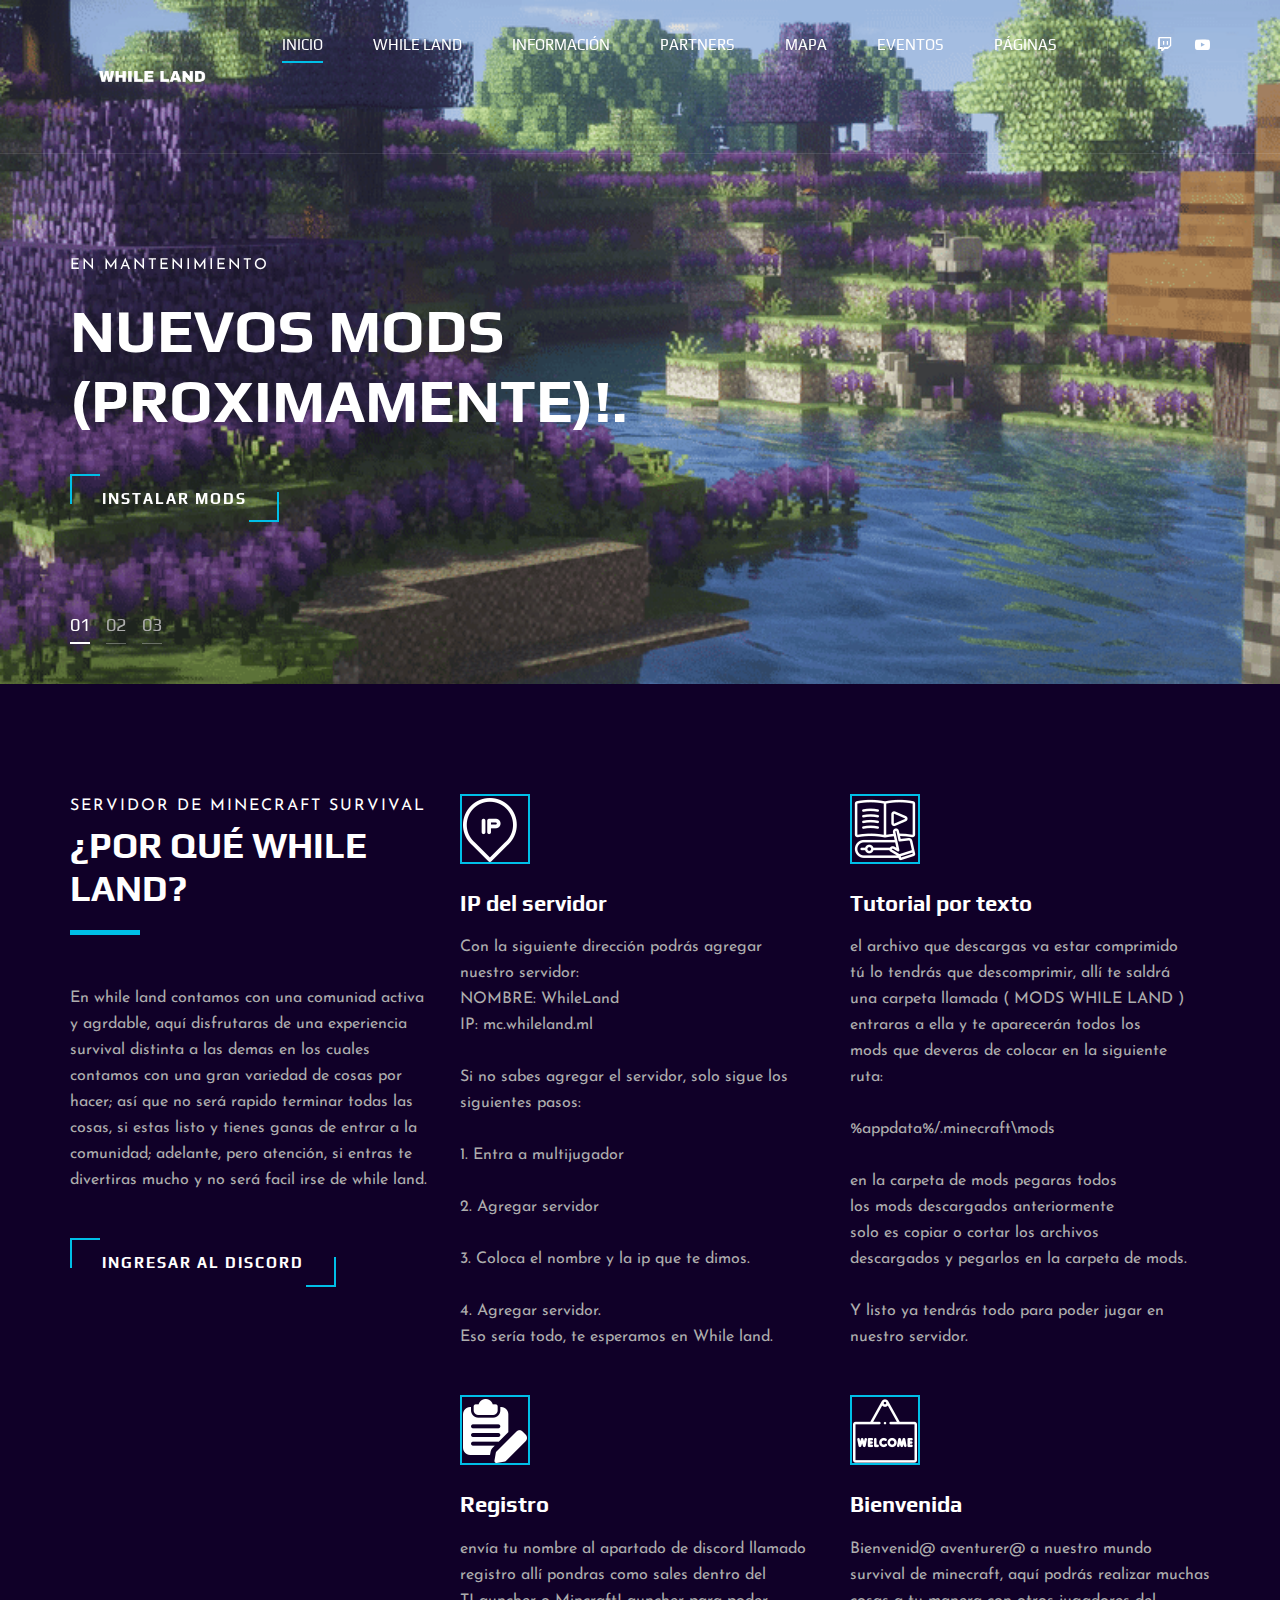
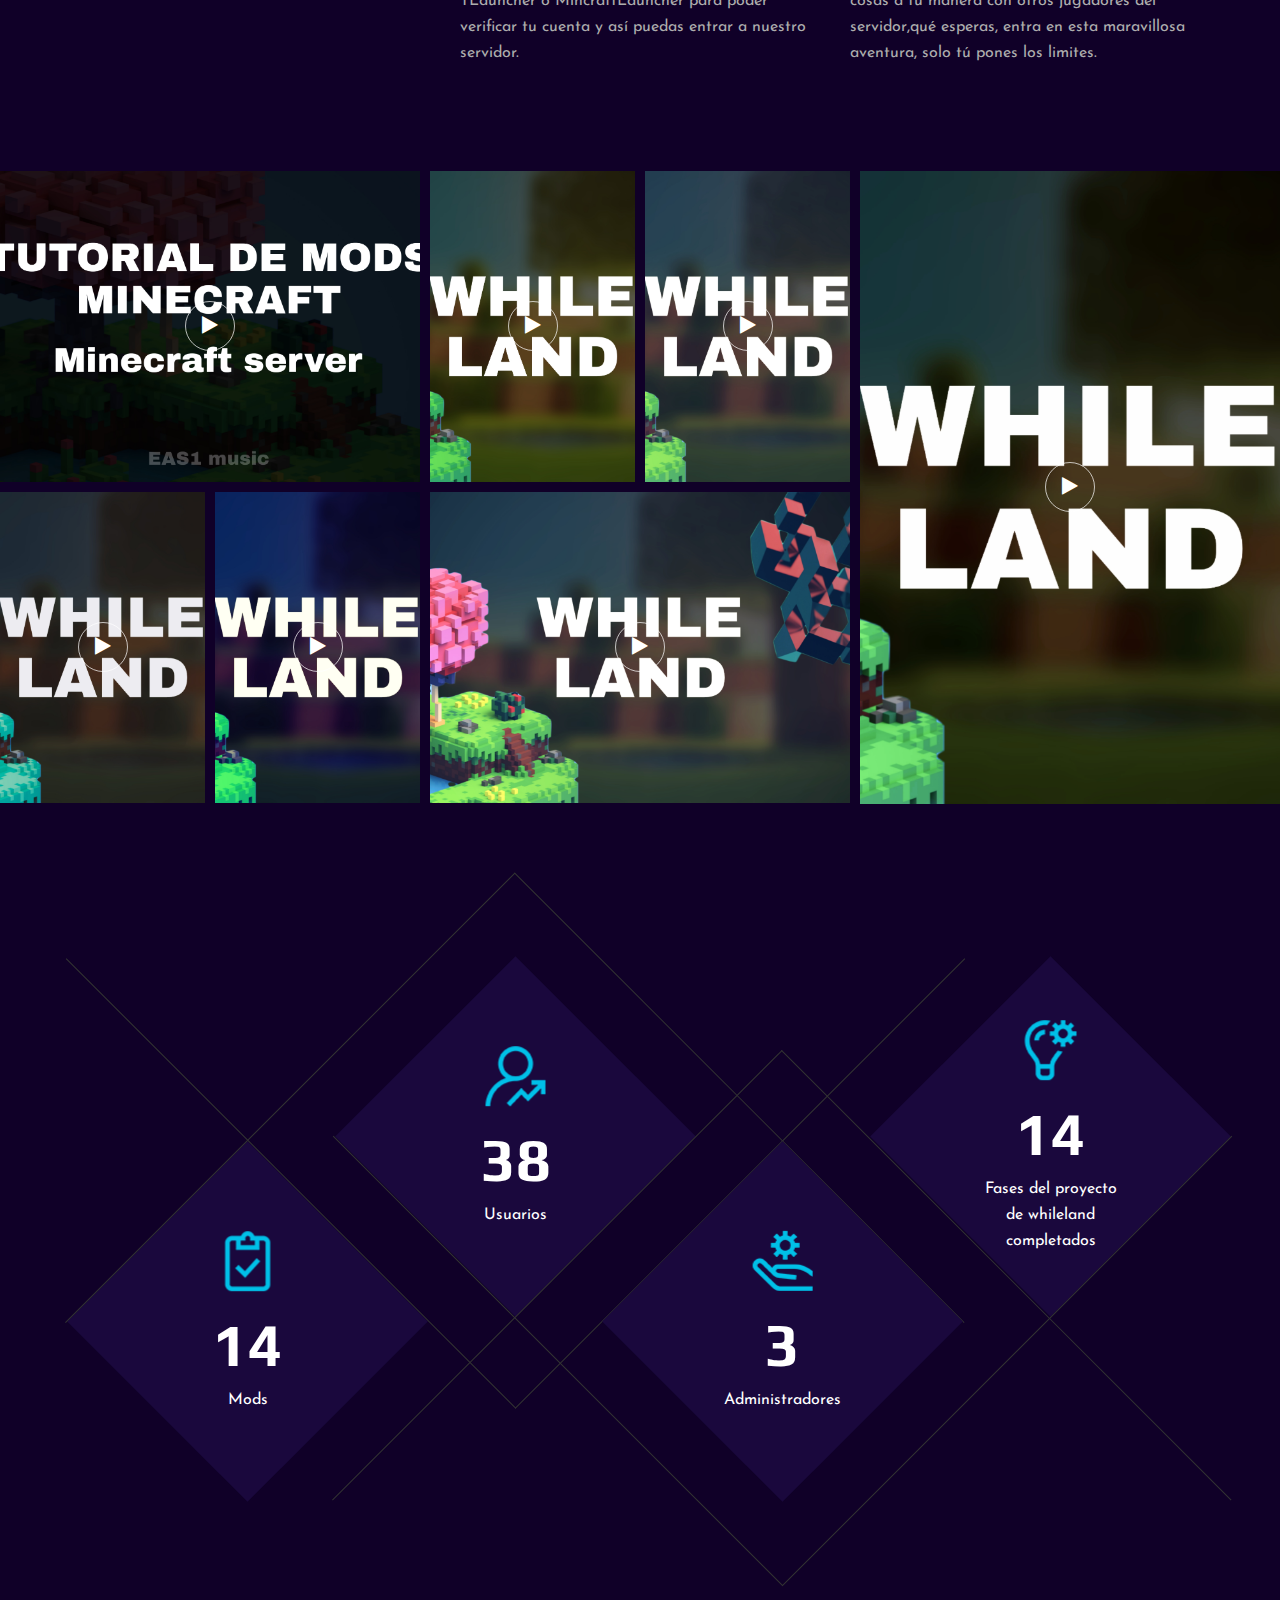
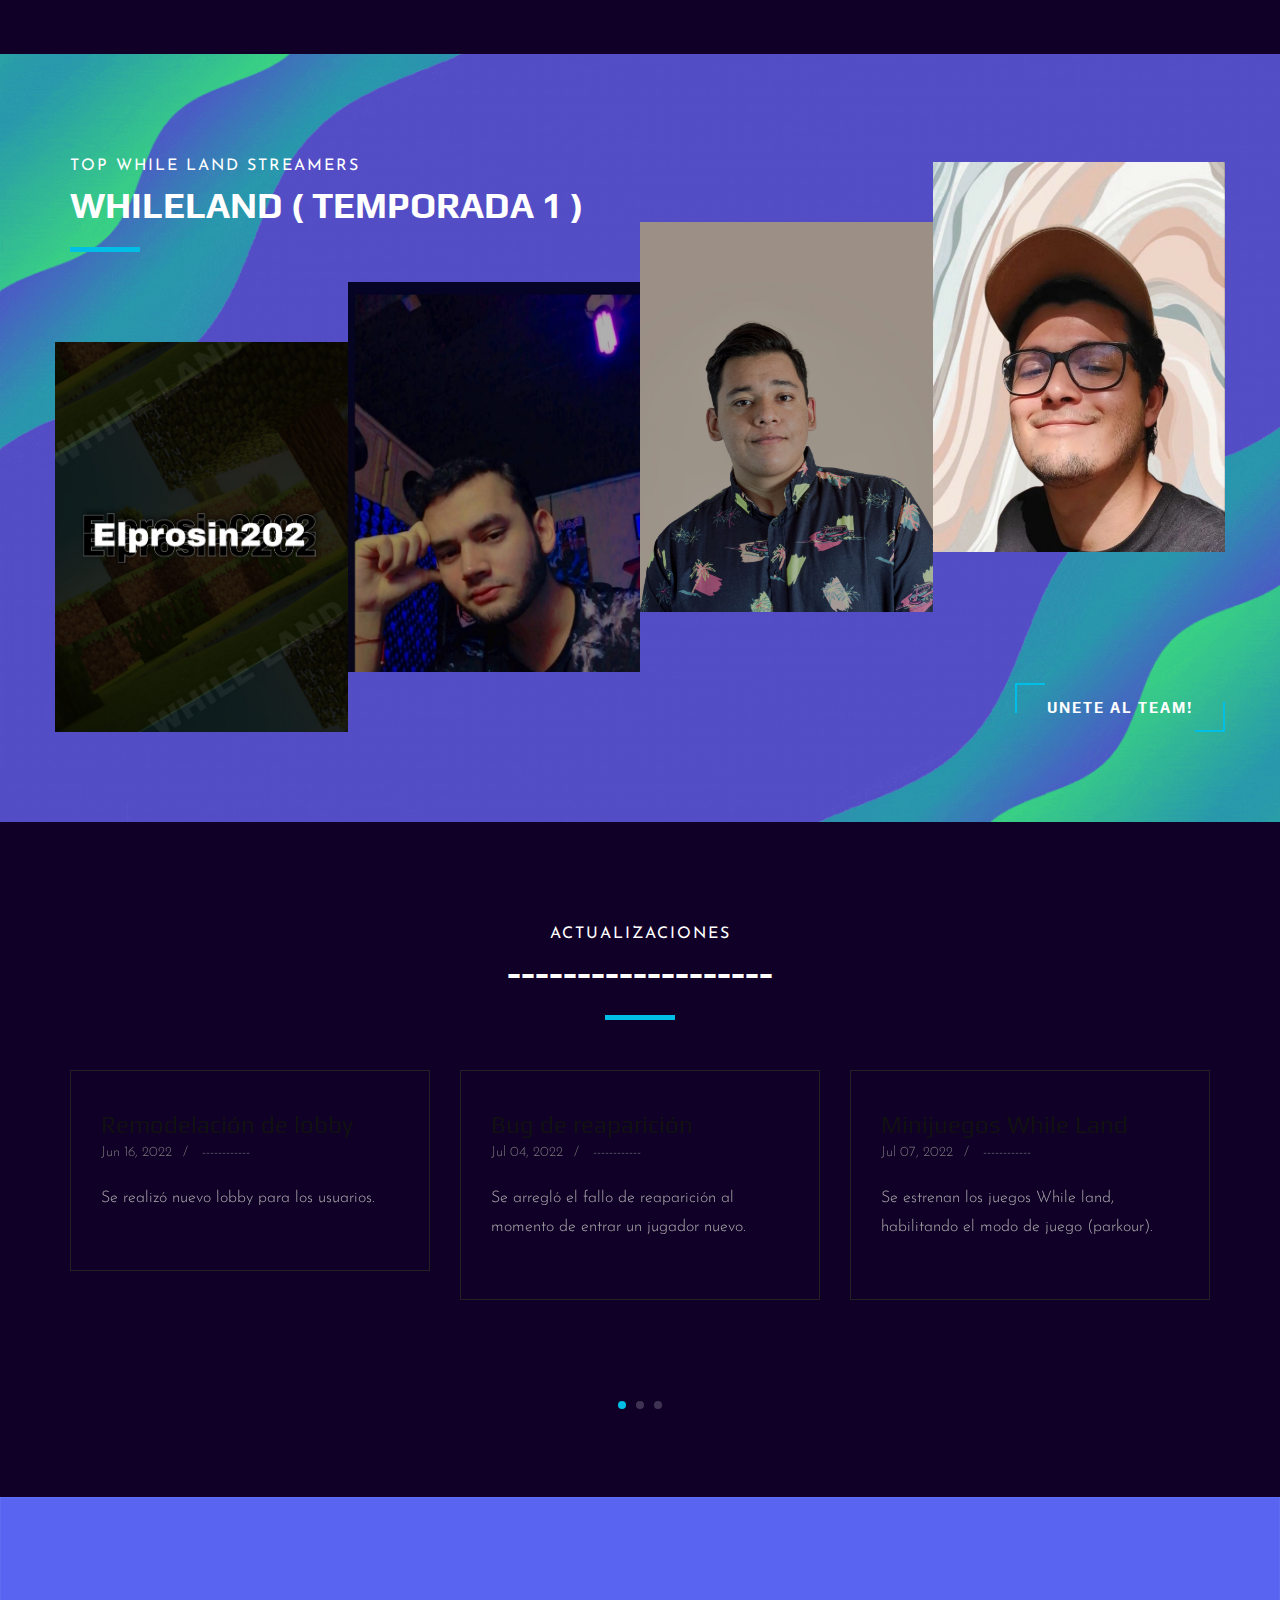
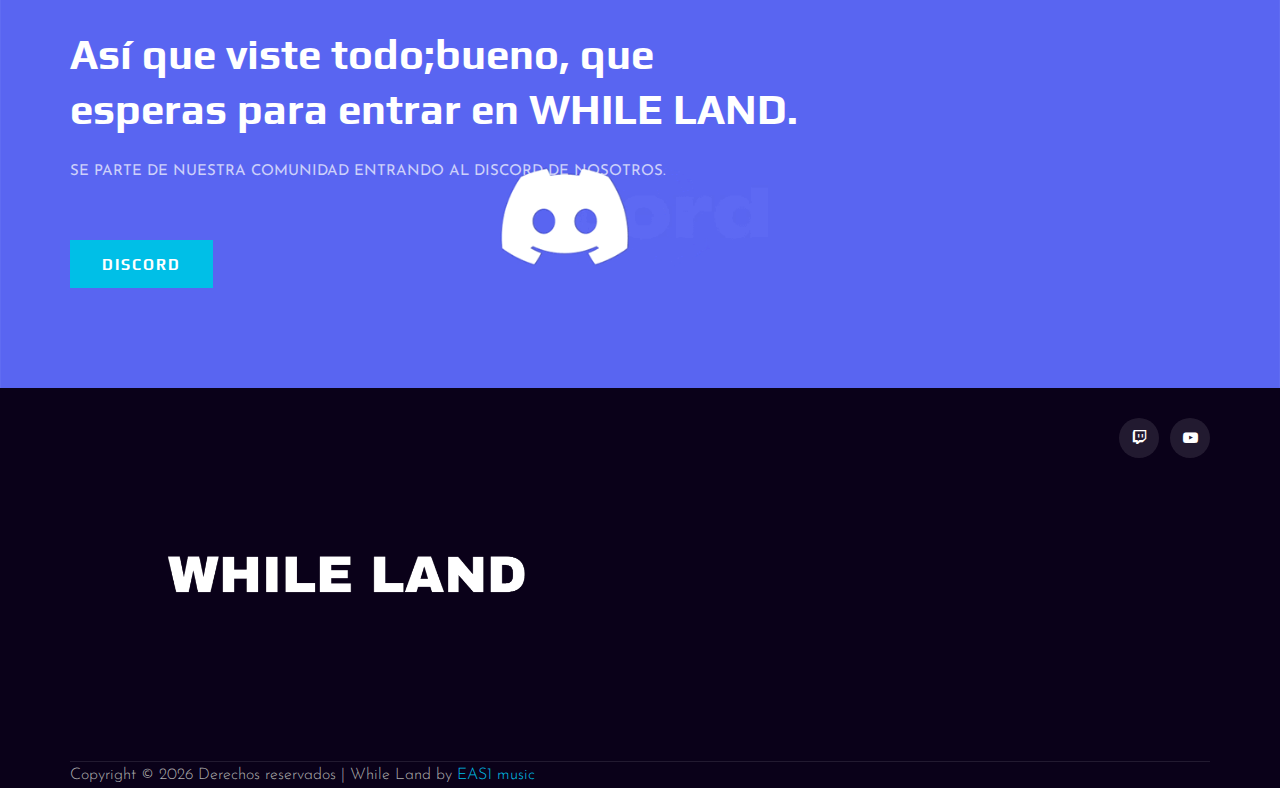
==== index.html @ 778c8681 "Update index.html" ====
<!DOCTYPE html>
<html lang="zxx">

<head>
    <meta charset="UTF-8">
    <meta name="description" content="Whileland Page (Minecraft)">
    <meta name="keywords" content="Videograph, unica, creative, html">
    <meta name="viewport" content="width=device-width, initial-scale=1.0">
    <meta http-equiv="X-UA-Compatible" content="ie=edge">
    <title>WHILE_LAND (Minecraft)</title>

    <!-- Google Font -->
    <link href="https://fonts.googleapis.com/css2?family=Play:wght@400;700&display=swap" rel="stylesheet">
    <link href="https://fonts.googleapis.com/css2?family=Josefin+Sans:wght@300;400;500;600;700&display=swap" rel="stylesheet">

    <!-- Css Styles -->
    <link rel="stylesheet" href="css/bootstrap.min.css" type="text/css">
    <link rel="stylesheet" href="css/font-awesome.min.css" type="text/css">
    <link rel="stylesheet" href="css/elegant-icons.css" type="text/css">
    <link rel="stylesheet" href="css/owl.carousel.min.css" type="text/css">
    <link rel="stylesheet" href="css/magnific-popup.css" type="text/css">
    <link rel="stylesheet" href="css/slicknav.min.css" type="text/css">
    <link rel="stylesheet" href="css/style.css" type="text/css">
</head>

<body>
    <!-- animacion de  precarga -->
    <div id="preloder">
        <div class="loader"></div>
    </div>

    <!-- seccion del Header -->
    <header class="header">
        <div class="container">
            <div class="row">
                <div class="col-lg-2">
                    <div class="header__logo">
                        <a href="./index.html"><img src="img/logo.png" alt=""></a>
                    </div>
                </div>
                <div class="col-lg-10">
                    <div class="header__nav__option">
                        <nav class="header__nav__menu mobile-menu">
                            <ul>
                                <li class="active"><a href="./index.html">INICIO</a></li>
                                <li><a href="./about.html">WHILE LAND</a></li>
                                <li><a href="./portfolio.html">INFORMACIÓN</a></li>
                                <li><a href="./services.html">PARTNERS</a></li>
                                <li><a href="./blog.html">MAPA</a></li>
                                <li><a href="./while_events/index.html">EVENTOS</a></li>
                                <li><a href="#">Páginas</a>
                                    <ul class="dropdown">
                                        <li><a href="./about.html">WHILE LAND</a></li>
                                        <li><a href="./portfolio.html">INFORMACIÓN</a></li>
                                        <li><a href="./blog.html">PARTNERS</a></li>
                                        <li><a href="./blog.html">MAPA</a></li>
                                        <li><a href="./while_events/index.html">MAPA</a></li>
                                    </ul>
                                </li>
                            </ul>
                        </nav>
                        <div class="header__nav__social">
                            <a href="https://www.twitch.tv/while_land"><i class="fa fa-dribbble"></i></a>
                            <a href="https://www.youtube.com/channel/UCvn8r_FI4EuLh9T8n75xCmg"><i class="fa fa-youtube-play"></i></a>
                        </div>
                    </div>
                </div>
            </div>
            <div id="mobile-menu-wrap"></div>
        </div>
    </header>
    <!-- finalizacion del Header -->

    <!-- seccion de relevancia -->
    <section class="hero">
        <div class="hero__slider owl-carousel">
            <div class="hero__item set-bg" data-setbg="img/hero/hero-1.gif">
                <div class="container">
                    <div class="row">
                        <div class="col-lg-6">
                            <div class="hero__text">
                                <span>EN MANTENIMIENTO</span>
                                <h2>Nuevos mods (proximamente)!.</h2>
                                <a href="#" class="primary-btn">INSTALAR MODS</a>
                            </div>
                        </div>
                    </div>
                </div>
            </div>
            <div class="hero__item set-bg" data-setbg="img/hero/hero-2.gif">
                <div class="container">
                    <div class="row">
                        <div class="col-lg-6">
                            <div class="hero__text">
                                <span>COMUNIDAD AMIGABLE</span>
                                <h2>Comienza a tu manera.</h2>
                                <a href="https://www.youtube.com/watch?v=52TsGyx3oIQ" class="primary-btn">Ver tutorial</a>
                            </div>
                        </div>
                    </div>
                </div>
            </div>
            <div class="hero__item set-bg" data-setbg="img/hero/hero-3.gif">
                <div class="container">
                    <div class="row">
                        <div class="col-lg-6">
                            <div class="hero__text">
                                <span>jUEGA EN CUALQUIER LAUNCHER</span>
                                <h2>jugadores premium y no premium</h2>
                                <a href="https://tlauncher.org/en/" class="primary-btn">Descargar TLauncher</a>
                            </div>
                        </div>
                    </div>
                </div>
            </div>
        </div>
    </section>
    <!-- finalizacion de la seccion de relevancia -->

    <!-- seccion de presentacion del server -->
    <section class="services spad">
        <div class="container">
            <div class="row">
                <div class="col-lg-4">
                    <div class="services__title">
                        <div class="section-title">
                            <span>SERVIDOR DE MINECRAFT SURVIVAL</span>
                            <h2>¿Por qué While land?</h2>
                        </div>
                        <p>En while land contamos con una comuniad activa y agrdable, aquí disfrutaras de una experiencia survival distinta a las demas en los cuales contamos con una gran variedad de cosas por hacer; así que no será rapido terminar todas
                            las cosas, si estas listo y tienes ganas de entrar a la comunidad; adelante, pero atención, si entras te divertiras mucho y no será facil irse de while land.</p>
                        <a href="https://discord.gg/7pXQjr5JUh" class="primary-btn">INGRESAR AL DISCORD</a>
                    </div>
                </div>
                <div class="col-lg-8">
                    <div class="row">
                        <div class="col-lg-6 col-md-6 col-sm-6">
                            <div class="services__item">
                                <div class="services__item__icon">
                                    <img src="img/server_logo/marcador-de-posicion.png" alt="">
                                </div>
                                <h4>IP del servidor</h4>
                                <p>Con la siguiente dirección podrás agregar nuestro servidor:<br> NOMBRE: WhileLand<br> IP: mc.whileland.ml<br><br>Si no sabes agregar el servidor, solo sigue los siguientes pasos:<br><br>1. Entra a multijugador<br><br>2.
                                    Agregar servidor
                                    <br><br>3. Coloca el nombre y la ip que te dimos.<br><br>4. Agregar servidor.<br>Eso sería todo, te esperamos en While land.</p>
                            </div>
                        </div>
                        <div class="col-lg-6 col-md-6 col-sm-6">
                            <div class="services__item">
                                <div class="services__item__icon">
                                    <img src="img/server_logo/video-tutorial.png" alt="">
                                </div>
                                <h4>Tutorial por texto</h4>
                                <p>el archivo que descargas va estar comprimido<br> tú lo tendrás que descomprimir, allí te saldrá<br> una carpeta llamada ( MODS WHILE LAND )<br> entraras a ella y te aparecerán todos los<br> mods que deveras de colocar en
                                    la siguiente<br> ruta:
                                    <br>
                                    <br> %appdata%/.minecraft\mods
                                    <br>
                                    <br> en la carpeta de mods pegaras todos<br> los mods descargados anteriormente<br> solo es copiar o cortar los archivos<br> descargados y pegarlos en la carpeta de mods.<br>
                                    <br> Y listo ya tendrás todo para poder jugar en nuestro servidor.</p>
                            </div>
                        </div>
                        <div class="col-lg-6 col-md-6 col-sm-6">
                            <div class="services__item">
                                <div class="services__item__icon">
                                    <img src="img/server_logo/edit.png" alt="">
                                </div>
                                <h4>Registro</h4>
                                <p>envía tu nombre al apartado de discord llamado registro allí pondras como sales dentro del TLauncher o MincraftLauncher para poder verificar tu cuenta y así puedas entrar a nuestro servidor.</p>
                            </div>
                        </div>
                        <div class="col-lg-6 col-md-6 col-sm-6">
                            <div class="services__item">
                                <div class="services__item__icon">
                                    <img src="img/server_logo/welcome-back.png" alt="">
                                </div>
                                <h4>Bienvenida</h4>
                                <p>Bienvenid@ aventurer@ a nuestro mundo survival de minecraft, aquí podrás realizar muchas cosas a tu manera con otros jugadores del servidor,qué esperas, entra en esta maravillosa aventura, solo tú pones los limites.</p>
                            </div>
                        </div>
                    </div>
                </div>
            </div>
        </div>
    </section>
    <!-- finalizacion de la seccion de precentacion -->

    <!-- seccion de informacion y tutoriales -->
    <section class="work">
        <div class="work__gallery">
            <div class="grid-sizer"></div>
            <div class="work__item wide__item set-bg" data-setbg="img/work/work-1.jpg">
                <a href="https://www.youtube.com/watch?v=52TsGyx3oIQ" class="play-btn video-popup"><i
                        class="fa fa-play"></i></a>
                <div class="work__item__hover">
                    <h4>¡Ve ahora!</h4>
                    <ul>
                        <li>Tutorial-MODS</li>
                        <li>Eas1 music</li>
                    </ul>
                </div>
            </div>
            <div class="work__item small__item set-bg" data-setbg="img/work/work-2.jpg">
                <a href="https://www.youtube.com/watch?v=6ugY_Ilz-C0" class="play-btn video-popup"><i
                        class="fa fa-play"></i></a>
            </div>
            <div class="work__item small__item set-bg" data-setbg="img/work/work-3.jpg">
                <a href="https://www.youtube.com/watch?v=6ugY_Ilz-C0" class="play-btn video-popup"><i
                        class="fa fa-play"></i></a>
            </div>
            <div class="work__item large__item set-bg" data-setbg="img/work/work-4.jpg">
                <a href="https://www.youtube.com/watch?v=6ugY_Ilz-C0" class="play-btn video-popup"><i
                        class="fa fa-play"></i></a>
                <div class="work__item__hover">
                    <h4>Pronto...</h4>
                    <ul>
                        <li>Guia</li>
                        <li>WhileLand</li>
                    </ul>
                </div>
            </div>
            <div class="work__item small__item set-bg" data-setbg="img/work/work-5.jpg">
                <a href="https://www.youtube.com/watch?v=6ugY_Ilz-C0" class="play-btn video-popup"><i
                        class="fa fa-play"></i></a>
            </div>
            <div class="work__item small__item set-bg" data-setbg="img/work/work-6.jpg">
                <a href="https://www.youtube.com/watch?v=6ugY_Ilz-C0" class="play-btn video-popup"><i
                        class="fa fa-play"></i></a>
            </div>
            <div class="work__item wide__item set-bg" data-setbg="img/work/work-7.jpg">
                <a href="https://www.youtube.com/watch?v=6ugY_Ilz-C0" class="play-btn video-popup"><i
                        class="fa fa-play"></i></a>
                <div class="work__item__hover">
                    <h4>Pronto...</h4>
                    <ul>
                        <li>Reglas</li>
                        <li>WhileLand</li>
                    </ul>
                </div>
            </div>
        </div>
    </section>
    <!-- finalicacion de la seccion de informacion -->

    <!-- Counter Section Begin -->
    <section class="counter">
        <div class="container">
            <div class="counter__content">
                <div class="row">
                    <div class="col-lg-3 col-md-6 col-sm-6">
                        <div class="counter__item">
                            <div class="counter__item__text">
                                <img src="img/icons/ci-1.png" alt="">
                                <h2 class="counter_num">35</h2>
                                <p>Mods</p>
                            </div>
                        </div>
                    </div>
                    <div class="col-lg-3 col-md-6 col-sm-6">
                        <div class="counter__item second__item">
                            <div class="counter__item__text">
                                <img src="img/icons/ci-2.png" alt="">
                                <h2 class="counter_num">101</h2>
                                <p>Usuarios</p>
                            </div>
                        </div>
                    </div>
                    <div class="col-lg-3 col-md-6 col-sm-6">
                        <div class="counter__item third__item">
                            <div class="counter__item__text">
                                <img src="img/icons/ci-3.png" alt="">
                                <h2 class="counter_num">6</h2>
                                <p>Administradores</p>
                            </div>
                        </div>
                    </div>
                    <div class="col-lg-3 col-md-6 col-sm-6">
                        <div class="counter__item four__item">
                            <div class="counter__item__text">
                                <img src="img/icons/ci-4.png" alt="">
                                <h2 class="counter_num">35</h2>
                                <p>Fases del proyecto<br>de whileland<br>completados</p>
                            </div>
                        </div>
                    </div>
                </div>
            </div>
        </div>
    </section>
    <!-- Counter Section End -->

    <!-- top streamers -->
    <section class="team spad set-bg" data-setbg="img/team-bg.gif">
        <div class="container">
            <div class="row">
                <div class="col-lg-12">
                    <div class="section-title team__title">
                        <span>TOP WHILE LAND STREAMERS</span>
                        <h2>WhileLand ( Temporada 1 )</h2>
                    </div>
                </div>
            </div>
            <div class="row">
                <div class="col-lg-3 col-md-6 col-sm-6 p-0">
                    <div class="team__item set-bg" data-setbg="img/team/team-1.jpg">
                        <div class="team__item__text">
                            <h4>Elprosin0202</h4>
                            <p>STREAMER</p>
                            <div class="team__item__social">
                                <a href="https://www.twitch.tv/elprosin0202"><i class="fa fa-twitch"></i></a>
                            </div>
                        </div>
                    </div>
                </div>
                <div class="col-lg-3 col-md-6 col-sm-6 p-0">
                    <div class="team__item team__item--second set-bg" data-setbg="img/team/team-2.jpg">
                        <div class="team__item__text">
                            <h4>Edward15_81_4</h4>
                            <p>STREAMER</p>
                            <div class="team__item__social">
                                <a href="https://twitter.com/Edward15_81_4"><i class="fa fa-twitter"></i></a>
                                <a href="https://www.twitch.tv/edward15_81_4"><i class="fa fa-twitch"></i></a>
                                <a href="https://www.instagram.com/edward_15.81.4/?hl=es-la"><i class="fa fa-instagram"></i></a>
                            </div>
                        </div>
                    </div>
                </div>
                <div class="col-lg-3 col-md-6 col-sm-6 p-0">
                    <div class="team__item team__item--third set-bg" data-setbg="img/team/team-3.jpg">
                        <div class="team__item__text">
                            <h4>DRAXTER_YT</h4>
                            <p>STREAMER</p>
                            <div class="team__item__social">
                                <a href="https://www.youtube.com/channel/UCOi3Tdo6ypOH1pism45N22Q"><i class="fa fa-youtube-play"></i></a>
                                <a href="https://www.twitch.tv/draxter_yt/about"><i class="fa fa-twitch"></i></a>
                                <a href="https://www.instagram.com/draxtersito/"><i class="fa fa-instagram"></i></a>
                            </div>
                        </div>
                    </div>
                </div>
                <div class="col-lg-3 col-md-6 col-sm-6 p-0">
                    <div class="team__item team__item--four set-bg" data-setbg="img/team/team-4.jpg">
                        <div class="team__item__text">
                            <h4>LITROX</h4>
                            <p>STREAMER</p>
                            <div class="team__item__social">
                                <a href="https://www.youtube.com/channel/UCKlQmzFpsykVnzr3OuNoQRg"><i class="fa fa-youtube-play"></i></a>
                                <a href="https://www.twitch.tv/lixtrox01"><i class="fa fa-twitch"></i></a>
                                <a href="https://www.instagram.com/esteban_herrera_rivera/"><i class="fa fa-instagram"></i></a>
                            </div>
                        </div>
                    </div>
                </div>
                <div class="col-lg-12 p-0">
                    <div class="team__btn">
                        <a href="services.html" class="primary-btn">Unete al team!</a>
                    </div>
                </div>
            </div>
        </div>
    </section>
    <!-- Seccion de informacion del server -->

    <!-- Actualizaciones de whileland -->
    <section class="latest spad">
        <div class="container">
            <div class="row">
                <div class="col-lg-12">
                    <div class="section-title center-title">
                        <span>ACTUALIZACIONES</span>
                        <h2>-------------------</h2>
                    </div>
                </div>
            </div>
            <div class="row">
                <div class="latest__slider owl-carousel">
                    <div class="col-lg-4">
                        <div class="blog__item latest__item">
                            <h4>Remodelación de lobby</h4>
                            <ul>
                                <li>Jun 16, 2022</li>
                                <li>------------</li>
                            </ul>
                            <p>Se realizó nuevo lobby para los usuarios.</p>
                        </div>
                    </div>
                    <div class="col-lg-4">
                        <div class="blog__item latest__item">
                            <h4>Bug de reaparición</h4>
                            <ul>
                                <li>Jul 04, 2022</li>
                                <li>------------</li>
                            </ul>
                            <p>Se arregló el fallo de reaparición al momento de entrar un jugador nuevo.</p>
                        </div>
                    </div>
                    <div class="col-lg-4">
                        <div class="blog__item latest__item">
                            <h4>Minijuegos While Land</h4>
                            <ul>
                                <li>Jul 07, 2022</li>
                                <li>------------</li>
                            </ul>
                            <p>Se estrenan los juegos While land, habilitando el modo de juego (parkour).</p>
                        </div>
                    </div>
                    <div class="col-lg-4">
                        <div class="blog__item latest__item">
                            <h4>Mercado del pueblo</h4>
                            <ul>
                                <li>Jul 07, 2022</li>
                                <li>------------</li>
                            </ul>
                            <p>Se agregó un mercado; el cual consiste en tradear con las tiendas que se encuentran en este, haciendo un intercambio.</p>
                        </div>
                    </div>
                    <div class="col-lg-4">
                    </div>
                </div>
            </div>
        </div>
    </section>
    <!-- Latest Blog Section End -->

    <!-- Call To Action Section Begin -->
    <section class="callto spad set-bg" data-setbg="img/callto-bg.gif">
        <div class="container">
            <div class="row">
                <div class="col-lg-8">
                    <div class="callto__text">
                        <h2>Así que viste todo;bueno, que esperas para entrar en WHILE LAND.</h2>
                        <p>Se parte de nuestra comunidad entrando al discord de nosotros.</p>
                        <a href="https://discord.gg/7pXQjr5JUh">DISCORD</a>
                    </div>
                </div>
            </div>
        </div>
    </section>
    <!-- Llamar funcion finalizar seccion-->

    <!-- seccion del Footer -->
    <footer class="footer">
        <div class="container">
            <div class="footer__top">
                <div class="row">
                    <div class="col-lg-6 col-md-6">
                        <div class="footer__top__logo">
                            <a href="#"><img src="img/logo.png" alt=""></a>
                        </div>
                    </div>
                    <div class="col-lg-6 col-md-6">
                        <div class="footer__top__social">
                            <a href="https://www.twitch.tv/while_land"><i class="fa fa-dribbble"></i></a>
                            <a href="https://www.youtube.com/channel/UCvn8r_FI4EuLh9T8n75xCmg"><i class="fa fa-youtube-play"></i></a>
                        </div>
                    </div>
                </div>
            </div>

            <!-- Licencias. -->
            <p class="footer__copyright__text">Copyright &copy;
                <script>
                    document.write(new Date().getFullYear());
                </script>
                Derechos reservados | While Land by <a>EAS1 music</a>
            </p>
            <!-- Licencias.... -->
        </div>
        </div>
        </div>
        </div>
    </footer>
    <!-- Finalizacion del footer -->

    <!-- Js Plugins -->
    <script src="js/jquery-3.3.1.min.js"></script>
    <script src="js/bootstrap.min.js"></script>
    <script src="js/jquery.magnific-popup.min.js"></script>
    <script src="js/mixitup.min.js"></script>
    <script src="js/masonry.pkgd.min.js"></script>
    <script src="js/jquery.slicknav.js"></script>
    <script src="js/owl.carousel.min.js"></script>
    <script src="js/main.js"></script>
    </div>
</body>

</html>
<!------------------------------------------------------------>
<!-------------------EAS1 MUSIC COPYRIGH---------------------->
<!------------------------------------------------------------>
---- css/elegant-icons.css ----
@font-face {
    font-family: 'ElegantIcons';
    src: url('../fonts/ElegantIcons.eot');
    src: url('../fonts/ElegantIcons.eot?#iefix') format('embedded-opentype'), url('../fonts/ElegantIcons.woff') format('woff'), url('../fonts/ElegantIcons.ttf') format('truetype'), url('../fonts/ElegantIcons.svg#ElegantIcons') format('svg');
    font-weight: normal;
    font-style: normal;
}


/* Use the following CSS code if you want to use data attributes for inserting your icons */

[data-icon]:before {
    font-family: 'ElegantIcons';
    content: attr(data-icon);
    speak: none;
    font-weight: normal;
    font-variant: normal;
    text-transform: none;
    line-height: 1;
    -webkit-font-smoothing: antialiased;
    -moz-osx-font-smoothing: grayscale;
}


/* Use the following CSS code if you want to have a class per icon */


/*
Instead of a list of all class selectors,
you can use the generic selector below, but it's slower:
[class*="your-class-prefix"] {
*/

.arrow_up,
.arrow_down,
.arrow_left,
.arrow_right,
.arrow_left-up,
.arrow_right-up,
.arrow_right-down,
.arrow_left-down,
.arrow-up-down,
.arrow_up-down_alt,
.arrow_left-right_alt,
.arrow_left-right,
.arrow_expand_alt2,
.arrow_expand_alt,
.arrow_condense,
.arrow_expand,
.arrow_move,
.arrow_carrot-up,
.arrow_carrot-down,
.arrow_carrot-left,
.arrow_carrot-right,
.arrow_carrot-2up,
.arrow_carrot-2down,
.arrow_carrot-2left,
.arrow_carrot-2right,
.arrow_carrot-up_alt2,
.arrow_carrot-down_alt2,
.arrow_carrot-left_alt2,
.arrow_carrot-right_alt2,
.arrow_carrot-2up_alt2,
.arrow_carrot-2down_alt2,
.arrow_carrot-2left_alt2,
.arrow_carrot-2right_alt2,
.arrow_triangle-up,
.arrow_triangle-down,
.arrow_triangle-left,
.arrow_triangle-right,
.arrow_triangle-up_alt2,
.arrow_triangle-down_alt2,
.arrow_triangle-left_alt2,
.arrow_triangle-right_alt2,
.arrow_back,
.icon_minus-06,
.icon_plus,
.icon_close,
.icon_check,
.icon_minus_alt2,
.icon_plus_alt2,
.icon_close_alt2,
.icon_check_alt2,
.icon_zoom-out_alt,
.icon_zoom-in_alt,
.icon_search,
.icon_box-empty,
.icon_box-selected,
.icon_minus-box,
.icon_plus-box,
.icon_box-checked,
.icon_circle-empty,
.icon_circle-slelected,
.icon_stop_alt2,
.icon_stop,
.icon_pause_alt2,
.icon_pause,
.icon_menu,
.icon_menu-square_alt2,
.icon_menu-circle_alt2,
.icon_ul,
.icon_ol,
.icon_adjust-horiz,
.icon_adjust-vert,
.icon_document_alt,
.icon_documents_alt,
.icon_pencil,
.icon_pencil-edit_alt,
.icon_pencil-edit,
.icon_folder-alt,
.icon_folder-open_alt,
.icon_folder-add_alt,
.icon_info_alt,
.icon_error-oct_alt,
.icon_error-circle_alt,
.icon_error-triangle_alt,
.icon_question_alt2,
.icon_question,
.icon_comment_alt,
.icon_chat_alt,
.icon_vol-mute_alt,
.icon_volume-low_alt,
.icon_volume-high_alt,
.icon_quotations,
.icon_quotations_alt2,
.icon_clock_alt,
.icon_lock_alt,
.icon_lock-open_alt,
.icon_key_alt,
.icon_cloud_alt,
.icon_cloud-upload_alt,
.icon_cloud-download_alt,
.icon_image,
.icon_images,
.icon_lightbulb_alt,
.icon_gift_alt,
.icon_house_alt,
.icon_genius,
.icon_mobile,
.icon_tablet,
.icon_laptop,
.icon_desktop,
.icon_camera_alt,
.icon_mail_alt,
.icon_cone_alt,
.icon_ribbon_alt,
.icon_bag_alt,
.icon_creditcard,
.icon_cart_alt,
.icon_paperclip,
.icon_tag_alt,
.icon_tags_alt,
.icon_trash_alt,
.icon_cursor_alt,
.icon_mic_alt,
.icon_compass_alt,
.icon_pin_alt,
.icon_pushpin_alt,
.icon_map_alt,
.icon_drawer_alt,
.icon_toolbox_alt,
.icon_book_alt,
.icon_calendar,
.icon_film,
.icon_table,
.icon_contacts_alt,
.icon_headphones,
.icon_lifesaver,
.icon_piechart,
.icon_refresh,
.icon_link_alt,
.icon_link,
.icon_loading,
.icon_blocked,
.icon_archive_alt,
.icon_heart_alt,
.icon_star_alt,
.icon_star-half_alt,
.icon_star,
.icon_star-half,
.icon_tools,
.icon_tool,
.icon_cog,
.icon_cogs,
.arrow_up_alt,
.arrow_down_alt,
.arrow_left_alt,
.arrow_right_alt,
.arrow_left-up_alt,
.arrow_right-up_alt,
.arrow_right-down_alt,
.arrow_left-down_alt,
.arrow_condense_alt,
.arrow_expand_alt3,
.arrow_carrot_up_alt,
.arrow_carrot-down_alt,
.arrow_carrot-left_alt,
.arrow_carrot-right_alt,
.arrow_carrot-2up_alt,
.arrow_carrot-2dwnn_alt,
.arrow_carrot-2left_alt,
.arrow_carrot-2right_alt,
.arrow_triangle-up_alt,
.arrow_triangle-down_alt,
.arrow_triangle-left_alt,
.arrow_triangle-right_alt,
.icon_minus_alt,
.icon_plus_alt,
.icon_close_alt,
.icon_check_alt,
.icon_zoom-out,
.icon_zoom-in,
.icon_stop_alt,
.icon_menu-square_alt,
.icon_menu-circle_alt,
.icon_document,
.icon_documents,
.icon_pencil_alt,
.icon_folder,
.icon_folder-open,
.icon_folder-add,
.icon_folder_upload,
.icon_folder_download,
.icon_info,
.icon_error-circle,
.icon_error-oct,
.icon_error-triangle,
.icon_question_alt,
.icon_comment,
.icon_chat,
.icon_vol-mute,
.icon_volume-low,
.icon_volume-high,
.icon_quotations_alt,
.icon_clock,
.icon_lock,
.icon_lock-open,
.icon_key,
.icon_cloud,
.icon_cloud-upload,
.icon_cloud-download,
.icon_lightbulb,
.icon_gift,
.icon_house,
.icon_camera,
.icon_mail,
.icon_cone,
.icon_ribbon,
.icon_bag,
.icon_cart,
.icon_tag,
.icon_tags,
.icon_trash,
.icon_cursor,
.icon_mic,
.icon_compass,
.icon_pin,
.icon_pushpin,
.icon_map,
.icon_drawer,
.icon_toolbox,
.icon_book,
.icon_contacts,
.icon_archive,
.icon_heart,
.icon_profile,
.icon_group,
.icon_grid-2x2,
.icon_grid-3x3,
.icon_music,
.icon_pause_alt,
.icon_phone,
.icon_upload,
.icon_download,
.social_facebook,
.social_twitter,
.social_pinterest,
.social_googleplus,
.social_tumblr,
.social_tumbleupon,
.social_wordpress,
.social_instagram,
.social_twitch,
.social_dribbble,
.social_vimeo,
.social_linkedin,
.social_rss,
.social_deviantart,
.social_share,
.social_myspace,
.social_skype,
.social_youtube,
.social_picassa,
.social_googledrive,
.social_flickr,
.social_blogger,
.social_spotify,
.social_delicious,
.social_facebook_circle,
.social_twitter_circle,
.social_pinterest_circle,
.social_googleplus_circle,
.social_tumblr_circle,
.social_stumbleupon_circle,
.social_wordpress_circle,
.social_instagram_circle,
.social_twitch_circle,
.social_dribbble_circle,
.social_vimeo_circle,
.social_linkedin_circle,
.social_rss_circle,
.social_deviantart_circle,
.social_share_circle,
.social_myspace_circle,
.social_skype_circle,
.social_youtube_circle,
.social_picassa_circle,
.social_googledrive_alt2,
.social_flickr_circle,
.social_blogger_circle,
.social_spotify_circle,
.social_delicious_circle,
.social_facebook_square,
.social_twitter_square,
.social_pinterest_square,
.social_googleplus_square,
.social_tumblr_square,
.social_stumbleupon_square,
.social_wordpress_square,
.social_instagram_square,
.social_twitch_square,
.social_dribbble_square,
.social_vimeo_square,
.social_linkedin_square,
.social_rss_square,
.social_deviantart_square,
.social_share_square,
.social_myspace_square,
.social_skype_square,
.social_youtube_square,
.social_picassa_square,
.social_googledrive_square,
.social_flickr_square,
.social_blogger_square,
.social_spotify_square,
.social_delicious_square,
.icon_printer,
.icon_calulator,
.icon_building,
.icon_floppy,
.icon_drive,
.icon_search-2,
.icon_id,
.icon_id-2,
.icon_puzzle,
.icon_like,
.icon_dislike,
.icon_mug,
.icon_currency,
.icon_wallet,
.icon_pens,
.icon_easel,
.icon_flowchart,
.icon_datareport,
.icon_briefcase,
.icon_shield,
.icon_percent,
.icon_globe,
.icon_globe-2,
.icon_target,
.icon_hourglass,
.icon_balance,
.icon_rook,
.icon_printer-alt,
.icon_calculator_alt,
.icon_building_alt,
.icon_floppy_alt,
.icon_drive_alt,
.icon_search_alt,
.icon_id_alt,
.icon_id-2_alt,
.icon_puzzle_alt,
.icon_like_alt,
.icon_dislike_alt,
.icon_mug_alt,
.icon_currency_alt,
.icon_wallet_alt,
.icon_pens_alt,
.icon_easel_alt,
.icon_flowchart_alt,
.icon_datareport_alt,
.icon_briefcase_alt,
.icon_shield_alt,
.icon_percent_alt,
.icon_globe_alt,
.icon_clipboard {
    font-family: 'ElegantIcons';
    speak: none;
    font-style: normal;
    font-weight: normal;
    font-variant: normal;
    text-transform: none;
    line-height: 1;
    -webkit-font-smoothing: antialiased;
}

.arrow_up:before {
    content: "\21";
}

.arrow_down:before {
    content: "\22";
}

.arrow_left:before {
    content: "\23";
}

.arrow_right:before {
    content: "\24";
}

.arrow_left-up:before {
    content: "\25";
}

.arrow_right-up:before {
    content: "\26";
}

.arrow_right-down:before {
    content: "\27";
}

.arrow_left-down:before {
    content: "\28";
}

.arrow-up-down:before {
    content: "\29";
}

.arrow_up-down_alt:before {
    content: "\2a";
}

.arrow_left-right_alt:before {
    content: "\2b";
}

.arrow_left-right:before {
    content: "\2c";
}

.arrow_expand_alt2:before {
    content: "\2d";
}

.arrow_expand_alt:before {
    content: "\2e";
}

.arrow_condense:before {
    content: "\2f";
}

.arrow_expand:before {
    content: "\30";
}

.arrow_move:before {
    content: "\31";
}

.arrow_carrot-up:before {
    content: "\32";
}

.arrow_carrot-down:before {
    content: "\33";
}

.arrow_carrot-left:before {
    content: "\34";
}

.arrow_carrot-right:before {
    content: "\35";
}

.arrow_carrot-2up:before {
    content: "\36";
}

.arrow_carrot-2down:before {
    content: "\37";
}

.arrow_carrot-2left:before {
    content: "\38";
}

.arrow_carrot-2right:before {
    content: "\39";
}

.arrow_carrot-up_alt2:before {
    content: "\3a";
}

.arrow_carrot-down_alt2:before {
    content: "\3b";
}

.arrow_carrot-left_alt2:before {
    content: "\3c";
}

.arrow_carrot-right_alt2:before {
    content: "\3d";
}

.arrow_carrot-2up_alt2:before {
    content: "\3e";
}

.arrow_carrot-2down_alt2:before {
    content: "\3f";
}

.arrow_carrot-2left_alt2:before {
    content: "\40";
}

.arrow_carrot-2right_alt2:before {
    content: "\41";
}

.arrow_triangle-up:before {
    content: "\42";
}

.arrow_triangle-down:before {
    content: "\43";
}

.arrow_triangle-left:before {
    content: "\44";
}

.arrow_triangle-right:before {
    content: "\45";
}

.arrow_triangle-up_alt2:before {
    content: "\46";
}

.arrow_triangle-down_alt2:before {
    content: "\47";
}

.arrow_triangle-left_alt2:before {
    content: "\48";
}

.arrow_triangle-right_alt2:before {
    content: "\49";
}

.arrow_back:before {
    content: "\4a";
}

.icon_minus-06:before {
    content: "\4b";
}

.icon_plus:before {
    content: "\4c";
}

.icon_close:before {
    content: "\4d";
}

.icon_check:before {
    content: "\4e";
}

.icon_minus_alt2:before {
    content: "\4f";
}

.icon_plus_alt2:before {
    content: "\50";
}

.icon_close_alt2:before {
    content: "\51";
}

.icon_check_alt2:before {
    content: "\52";
}

.icon_zoom-out_alt:before {
    content: "\53";
}

.icon_zoom-in_alt:before {
    content: "\54";
}

.icon_search:before {
    content: "\55";
}

.icon_box-empty:before {
    content: "\56";
}

.icon_box-selected:before {
    content: "\57";
}

.icon_minus-box:before {
    content: "\58";
}

.icon_plus-box:before {
    content: "\59";
}

.icon_box-checked:before {
    content: "\5a";
}

.icon_circle-empty:before {
    content: "\5b";
}

.icon_circle-slelected:before {
    content: "\5c";
}

.icon_stop_alt2:before {
    content: "\5d";
}

.icon_stop:before {
    content: "\5e";
}

.icon_pause_alt2:before {
    content: "\5f";
}

.icon_pause:before {
    content: "\60";
}

.icon_menu:before {
    content: "\61";
}

.icon_menu-square_alt2:before {
    content: "\62";
}

.icon_menu-circle_alt2:before {
    content: "\63";
}

.icon_ul:before {
    content: "\64";
}

.icon_ol:before {
    content: "\65";
}

.icon_adjust-horiz:before {
    content: "\66";
}

.icon_adjust-vert:before {
    content: "\67";
}

.icon_document_alt:before {
    content: "\68";
}

.icon_documents_alt:before {
    content: "\69";
}

.icon_pencil:before {
    content: "\6a";
}

.icon_pencil-edit_alt:before {
    content: "\6b";
}

.icon_pencil-edit:before {
    content: "\6c";
}

.icon_folder-alt:before {
    content: "\6d";
}

.icon_folder-open_alt:before {
    content: "\6e";
}

.icon_folder-add_alt:before {
    content: "\6f";
}

.icon_info_alt:before {
    content: "\70";
}

.icon_error-oct_alt:before {
    content: "\71";
}

.icon_error-circle_alt:before {
    content: "\72";
}

.icon_error-triangle_alt:before {
    content: "\73";
}

.icon_question_alt2:before {
    content: "\74";
}

.icon_question:before {
    content: "\75";
}

.icon_comment_alt:before {
    content: "\76";
}

.icon_chat_alt:before {
    content: "\77";
}

.icon_vol-mute_alt:before {
    content: "\78";
}

.icon_volume-low_alt:before {
    content: "\79";
}

.icon_volume-high_alt:before {
    content: "\7a";
}

.icon_quotations:before {
    content: "\7b";
}

.icon_quotations_alt2:before {
    content: "\7c";
}

.icon_clock_alt:before {
    content: "\7d";
}

.icon_lock_alt:before {
    content: "\7e";
}

.icon_lock-open_alt:before {
    content: "\e000";
}

.icon_key_alt:before {
    content: "\e001";
}

.icon_cloud_alt:before {
    content: "\e002";
}

.icon_cloud-upload_alt:before {
    content: "\e003";
}

.icon_cloud-download_alt:before {
    content: "\e004";
}

.icon_image:before {
    content: "\e005";
}

.icon_images:before {
    content: "\e006";
}

.icon_lightbulb_alt:before {
    content: "\e007";
}

.icon_gift_alt:before {
    content: "\e008";
}

.icon_house_alt:before {
    content: "\e009";
}

.icon_genius:before {
    content: "\e00a";
}

.icon_mobile:before {
    content: "\e00b";
}

.icon_tablet:before {
    content: "\e00c";
}

.icon_laptop:before {
    content: "\e00d";
}

.icon_desktop:before {
    content: "\e00e";
}

.icon_camera_alt:before {
    content: "\e00f";
}

.icon_mail_alt:before {
    content: "\e010";
}

.icon_cone_alt:before {
    content: "\e011";
}

.icon_ribbon_alt:before {
    content: "\e012";
}

.icon_bag_alt:before {
    content: "\e013";
}

.icon_creditcard:before {
    content: "\e014";
}

.icon_cart_alt:before {
    content: "\e015";
}

.icon_paperclip:before {
    content: "\e016";
}

.icon_tag_alt:before {
    content: "\e017";
}

.icon_tags_alt:before {
    content: "\e018";
}

.icon_trash_alt:before {
    content: "\e019";
}

.icon_cursor_alt:before {
    content: "\e01a";
}

.icon_mic_alt:before {
    content: "\e01b";
}

.icon_compass_alt:before {
    content: "\e01c";
}

.icon_pin_alt:before {
    content: "\e01d";
}

.icon_pushpin_alt:before {
    content: "\e01e";
}

.icon_map_alt:before {
    content: "\e01f";
}

.icon_drawer_alt:before {
    content: "\e020";
}

.icon_toolbox_alt:before {
    content: "\e021";
}

.icon_book_alt:before {
    content: "\e022";
}

.icon_calendar:before {
    content: "\e023";
}

.icon_film:before {
    content: "\e024";
}

.icon_table:before {
    content: "\e025";
}

.icon_contacts_alt:before {
    content: "\e026";
}

.icon_headphones:before {
    content: "\e027";
}

.icon_lifesaver:before {
    content: "\e028";
}

.icon_piechart:before {
    content: "\e029";
}

.icon_refresh:before {
    content: "\e02a";
}

.icon_link_alt:before {
    content: "\e02b";
}

.icon_link:before {
    content: "\e02c";
}

.icon_loading:before {
    content: "\e02d";
}

.icon_blocked:before {
    content: "\e02e";
}

.icon_archive_alt:before {
    content: "\e02f";
}

.icon_heart_alt:before {
    content: "\e030";
}

.icon_star_alt:before {
    content: "\e031";
}

.icon_star-half_alt:before {
    content: "\e032";
}

.icon_star:before {
    content: "\e033";
}

.icon_star-half:before {
    content: "\e034";
}

.icon_tools:before {
    content: "\e035";
}

.icon_tool:before {
    content: "\e036";
}

.icon_cog:before {
    content: "\e037";
}

.icon_cogs:before {
    content: "\e038";
}

.arrow_up_alt:before {
    content: "\e039";
}

.arrow_down_alt:before {
    content: "\e03a";
}

.arrow_left_alt:before {
    content: "\e03b";
}

.arrow_right_alt:before {
    content: "\e03c";
}

.arrow_left-up_alt:before {
    content: "\e03d";
}

.arrow_right-up_alt:before {
    content: "\e03e";
}

.arrow_right-down_alt:before {
    content: "\e03f";
}

.arrow_left-down_alt:before {
    content: "\e040";
}

.arrow_condense_alt:before {
    content: "\e041";
}

.arrow_expand_alt3:before {
    content: "\e042";
}

.arrow_carrot_up_alt:before {
    content: "\e043";
}

.arrow_carrot-down_alt:before {
    content: "\e044";
}

.arrow_carrot-left_alt:before {
    content: "\e045";
}

.arrow_carrot-right_alt:before {
    content: "\e046";
}

.arrow_carrot-2up_alt:before {
    content: "\e047";
}

.arrow_carrot-2dwnn_alt:before {
    content: "\e048";
}

.arrow_carrot-2left_alt:before {
    content: "\e049";
}

.arrow_carrot-2right_alt:before {
    content: "\e04a";
}

.arrow_triangle-up_alt:before {
    content: "\e04b";
}

.arrow_triangle-down_alt:before {
    content: "\e04c";
}

.arrow_triangle-left_alt:before {
    content: "\e04d";
}

.arrow_triangle-right_alt:before {
    content: "\e04e";
}

.icon_minus_alt:before {
    content: "\e04f";
}

.icon_plus_alt:before {
    content: "\e050";
}

.icon_close_alt:before {
    content: "\e051";
}

.icon_check_alt:before {
    content: "\e052";
}

.icon_zoom-out:before {
    content: "\e053";
}

.icon_zoom-in:before {
    content: "\e054";
}

.icon_stop_alt:before {
    content: "\e055";
}

.icon_menu-square_alt:before {
    content: "\e056";
}

.icon_menu-circle_alt:before {
    content: "\e057";
}

.icon_document:before {
    content: "\e058";
}

.icon_documents:before {
    content: "\e059";
}

.icon_pencil_alt:before {
    content: "\e05a";
}

.icon_folder:before {
    content: "\e05b";
}

.icon_folder-open:before {
    content: "\e05c";
}

.icon_folder-add:before {
    content: "\e05d";
}

.icon_folder_upload:before {
    content: "\e05e";
}

.icon_folder_download:before {
    content: "\e05f";
}

.icon_info:before {
    content: "\e060";
}

.icon_error-circle:before {
    content: "\e061";
}

.icon_error-oct:before {
    content: "\e062";
}

.icon_error-triangle:before {
    content: "\e063";
}

.icon_question_alt:before {
    content: "\e064";
}

.icon_comment:before {
    content: "\e065";
}

.icon_chat:before {
    content: "\e066";
}

.icon_vol-mute:before {
    content: "\e067";
}

.icon_volume-low:before {
    content: "\e068";
}

.icon_volume-high:before {
    content: "\e069";
}

.icon_quotations_alt:before {
    content: "\e06a";
}

.icon_clock:before {
    content: "\e06b";
}

.icon_lock:before {
    content: "\e06c";
}

.icon_lock-open:before {
    content: "\e06d";
}

.icon_key:before {
    content: "\e06e";
}

.icon_cloud:before {
    content: "\e06f";
}

.icon_cloud-upload:before {
    content: "\e070";
}

.icon_cloud-download:before {
    content: "\e071";
}

.icon_lightbulb:before {
    content: "\e072";
}

.icon_gift:before {
    content: "\e073";
}

.icon_house:before {
    content: "\e074";
}

.icon_camera:before {
    content: "\e075";
}

.icon_mail:before {
    content: "\e076";
}

.icon_cone:before {
    content: "\e077";
}

.icon_ribbon:before {
    content: "\e078";
}

.icon_bag:before {
    content: "\e079";
}

.icon_cart:before {
    content: "\e07a";
}

.icon_tag:before {
    content: "\e07b";
}

.icon_tags:before {
    content: "\e07c";
}

.icon_trash:before {
    content: "\e07d";
}

.icon_cursor:before {
    content: "\e07e";
}

.icon_mic:before {
    content: "\e07f";
}

.icon_compass:before {
    content: "\e080";
}

.icon_pin:before {
    content: "\e081";
}

.icon_pushpin:before {
    content: "\e082";
}

.icon_map:before {
    content: "\e083";
}

.icon_drawer:before {
    content: "\e084";
}

.icon_toolbox:before {
    content: "\e085";
}

.icon_book:before {
    content: "\e086";
}

.icon_contacts:before {
    content: "\e087";
}

.icon_archive:before {
    content: "\e088";
}

.icon_heart:before {
    content: "\e089";
}

.icon_profile:before {
    content: "\e08a";
}

.icon_group:before {
    content: "\e08b";
}

.icon_grid-2x2:before {
    content: "\e08c";
}

.icon_grid-3x3:before {
    content: "\e08d";
}

.icon_music:before {
    content: "\e08e";
}

.icon_pause_alt:before {
    content: "\e08f";
}

.icon_phone:before {
    content: "\e090";
}

.icon_upload:before {
    content: "\e091";
}

.icon_download:before {
    content: "\e092";
}

.social_facebook:before {
    content: "\e093";
}

.social_twitter:before {
    content: "\e094";
}

.social_pinterest:before {
    content: "\e095";
}

.social_googleplus:before {
    content: "\e096";
}

.social_tumblr:before {
    content: "\e097";
}

.social_tumbleupon:before {
    content: "\e098";
}

.social_wordpress:before {
    content: "\e099";
}

.social_instagram:before {
    content: "\e09a";
}

.social_twitch:before {
    content: "\e09b";
}

.social_dribbble:before {
    content: "\e09b";
}

.social_vimeo:before {
    content: "\e09c";
}

.social_linkedin:before {
    content: "\e09d";
}

.social_rss:before {
    content: "\e09e";
}

.social_deviantart:before {
    content: "\e09f";
}

.social_share:before {
    content: "\e0a0";
}

.social_myspace:before {
    content: "\e0a1";
}

.social_skype:before {
    content: "\e0a2";
}

.social_youtube:before {
    content: "\e0a3";
}

.social_picassa:before {
    content: "\e0a4";
}

.social_googledrive:before {
    content: "\e0a5";
}

.social_flickr:before {
    content: "\e0a6";
}

.social_blogger:before {
    content: "\e0a7";
}

.social_spotify:before {
    content: "\e0a8";
}

.social_delicious:before {
    content: "\e0a9";
}

.social_facebook_circle:before {
    content: "\e0aa";
}

.social_twitter_circle:before {
    content: "\e0ab";
}

.social_pinterest_circle:before {
    content: "\e0ac";
}

.social_googleplus_circle:before {
    content: "\e0ad";
}

.social_tumblr_circle:before {
    content: "\e0ae";
}

.social_stumbleupon_circle:before {
    content: "\e0af";
}

.social_wordpress_circle:before {
    content: "\e0b0";
}

.social_instagram_circle:before {
    content: "\e0b1";
}

.social_twitch_circle:before {
    content: "\e0b2";
}

.social_dribbble_circle:before {
    content: "\e0b2";
}

.social_vimeo_circle:before {
    content: "\e0b3";
}

.social_linkedin_circle:before {
    content: "\e0b4";
}

.social_rss_circle:before {
    content: "\e0b5";
}

.social_deviantart_circle:before {
    content: "\e0b6";
}

.social_share_circle:before {
    content: "\e0b7";
}

.social_myspace_circle:before {
    content: "\e0b8";
}

.social_skype_circle:before {
    content: "\e0b9";
}

.social_youtube_circle:before {
    content: "\e0ba";
}

.social_picassa_circle:before {
    content: "\e0bb";
}

.social_googledrive_alt2:before {
    content: "\e0bc";
}

.social_flickr_circle:before {
    content: "\e0bd";
}

.social_blogger_circle:before {
    content: "\e0be";
}

.social_spotify_circle:before {
    content: "\e0bf";
}

.social_delicious_circle:before {
    content: "\e0c0";
}

.social_facebook_square:before {
    content: "\e0c1";
}

.social_twitter_square:before {
    content: "\e0c2";
}

.social_pinterest_square:before {
    content: "\e0c3";
}

.social_googleplus_square:before {
    content: "\e0c4";
}

.social_tumblr_square:before {
    content: "\e0c5";
}

.social_stumbleupon_square:before {
    content: "\e0c6";
}

.social_wordpress_square:before {
    content: "\e0c7";
}

.social_instagram_square:before {
    content: "\e0c8";
}

.social_twitch_square:before {
    content: "\e0c9";
}

.social_dribbble_square:before {
    content: "\e0c9";
}

.social_vimeo_square:before {
    content: "\e0ca";
}

.social_linkedin_square:before {
    content: "\e0cb";
}

.social_rss_square:before {
    content: "\e0cc";
}

.social_deviantart_square:before {
    content: "\e0cd";
}

.social_share_square:before {
    content: "\e0ce";
}

.social_myspace_square:before {
    content: "\e0cf";
}

.social_skype_square:before {
    content: "\e0d0";
}

.social_youtube_square:before {
    content: "\e0d1";
}

.social_picassa_square:before {
    content: "\e0d2";
}

.social_googledrive_square:before {
    content: "\e0d3";
}

.social_flickr_square:before {
    content: "\e0d4";
}

.social_blogger_square:before {
    content: "\e0d5";
}

.social_spotify_square:before {
    content: "\e0d6";
}

.social_delicious_square:before {
    content: "\e0d7";
}

.icon_printer:before {
    content: "\e103";
}

.icon_calulator:before {
    content: "\e0ee";
}

.icon_building:before {
    content: "\e0ef";
}

.icon_floppy:before {
    content: "\e0e8";
}

.icon_drive:before {
    content: "\e0ea";
}

.icon_search-2:before {
    content: "\e101";
}

.icon_id:before {
    content: "\e107";
}

.icon_id-2:before {
    content: "\e108";
}

.icon_puzzle:before {
    content: "\e102";
}

.icon_like:before {
    content: "\e106";
}

.icon_dislike:before {
    content: "\e0eb";
}

.icon_mug:before {
    content: "\e105";
}

.icon_currency:before {
    content: "\e0ed";
}

.icon_wallet:before {
    content: "\e100";
}

.icon_pens:before {
    content: "\e104";
}

.icon_easel:before {
    content: "\e0e9";
}

.icon_flowchart:before {
    content: "\e109";
}

.icon_datareport:before {
    content: "\e0ec";
}

.icon_briefcase:before {
    content: "\e0fe";
}

.icon_shield:before {
    content: "\e0f6";
}

.icon_percent:before {
    content: "\e0fb";
}

.icon_globe:before {
    content: "\e0e2";
}

.icon_globe-2:before {
    content: "\e0e3";
}

.icon_target:before {
    content: "\e0f5";
}

.icon_hourglass:before {
    content: "\e0e1";
}

.icon_balance:before {
    content: "\e0ff";
}

.icon_rook:before {
    content: "\e0f8";
}

.icon_printer-alt:before {
    content: "\e0fa";
}

.icon_calculator_alt:before {
    content: "\e0e7";
}

.icon_building_alt:before {
    content: "\e0fd";
}

.icon_floppy_alt:before {
    content: "\e0e4";
}

.icon_drive_alt:before {
    content: "\e0e5";
}

.icon_search_alt:before {
    content: "\e0f7";
}

.icon_id_alt:before {
    content: "\e0e0";
}

.icon_id-2_alt:before {
    content: "\e0fc";
}

.icon_puzzle_alt:before {
    content: "\e0f9";
}

.icon_like_alt:before {
    content: "\e0dd";
}

.icon_dislike_alt:before {
    content: "\e0f1";
}

.icon_mug_alt:before {
    content: "\e0dc";
}

.icon_currency_alt:before {
    content: "\e0f3";
}

.icon_wallet_alt:before {
    content: "\e0d8";
}

.icon_pens_alt:before {
    content: "\e0db";
}

.icon_easel_alt:before {
    content: "\e0f0";
}

.icon_flowchart_alt:before {
    content: "\e0df";
}

.icon_datareport_alt:before {
    content: "\e0f2";
}

.icon_briefcase_alt:before {
    content: "\e0f4";
}

.icon_shield_alt:before {
    content: "\e0d9";
}

.icon_percent_alt:before {
    content: "\e0da";
}

.icon_globe_alt:before {
    content: "\e0de";
}

.icon_clipboard:before {
    content: "\e0e6";
}

.glyph {
    float: left;
    text-align: center;
    padding: .75em;
    margin: .4em 1.5em .75em 0;
    width: 6em;
    text-shadow: none;
}

.glyph_big {
    font-size: 128px;
    color: #59c5dc;
    float: left;
    margin-right: 20px;
}

.glyph div {
    padding-bottom: 10px;
}

.glyph input {
    font-family: consolas, monospace;
    font-size: 12px;
    width: 100%;
    text-align: center;
    border: 0;
    box-shadow: 0 0 0 1px #ccc;
    padding: .2em;
    -moz-border-radius: 5px;
    -webkit-border-radius: 5px;
}

.centered {
    margin-left: auto;
    margin-right: auto;
}

.glyph .fs1 {
    font-size: 2em;
}
---- css/style.css ----
/******************************************************************
  Template Name: Dreams
  Description: Dreams wedding template
  Author: Colorib
  Author URI: https://colorlib.com/
  Version: 1.0
  Created: Colorib
******************************************************************/


/*------------------------------------------------------------------
[Table of contents]

1.  Template default CSS
	1.1	Variables
	1.2	Mixins
	1.3	Flexbox
	1.4	Reset
2.  Helper Css
3.  Header Section
4.  Hero Section
5.  Services Section
6.  Counter Section
7.  Team Section
8.  Latest Section
9.  Contact
10.  Footer Style
-------------------------------------------------------------------*/


/*----------------------------------------*/


/* Template default CSS
/*----------------------------------------*/

html,
body {
    height: 100%;
    font-family: "Josefin Sans", sans-serif;
    -webkit-font-smoothing: antialiased;
}

h1,
h2,
h3,
h4,
h5,
h6 {
    margin: 0;
    color: #111111;
    font-weight: 400;
    font-family: "Play", sans-serif;
}

h1 {
    font-size: 70px;
}

h2 {
    font-size: 36px;
}

h3 {
    font-size: 30px;
}

h4 {
    font-size: 24px;
}

h5 {
    font-size: 18px;
}

h6 {
    font-size: 16px;
}

p {
    font-size: 16px;
    font-family: "Josefin Sans", sans-serif;
    color: #adadad;
    font-weight: 400;
    line-height: 26px;
    margin: 0 0 15px 0;
}

img {
    max-width: 100%;
}

input:focus,
select:focus,
button:focus,
textarea:focus {
    outline: none;
}

a:hover,
a:focus {
    text-decoration: none;
    outline: none;
    color: #fff;
}

ul,
ol {
    padding: 0;
    margin: 0;
}


/*---------------------
  Helper CSS
-----------------------*/

.section-title {
    margin-bottom: 50px;
}

.section-title.center-title {
    text-align: center;
}

.section-title.center-title h2:after {
    right: 0;
    margin: 0 auto;
}

.section-title span {
    color: #ffffff;
    display: block;
    font-size: 16px;
    letter-spacing: 2px;
    text-transform: uppercase;
    margin-bottom: 6px;
}

.section-title h2 {
    color: #ffffff;
    font-weight: 700;
    text-transform: uppercase;
    position: relative;
    padding-bottom: 25px;
}

.section-title h2:after {
    position: absolute;
    left: 0;
    bottom: 0;
    height: 5px;
    width: 70px;
    background: #00bfe7;
    content: "";
}

.set-bg {
    background-repeat: no-repeat;
    background-size: cover;
    background-position: top center;
}

.spad {
    padding-top: 100px;
    padding-bottom: 100px;
}

.text-white h1,
.text-white h2,
.text-white h3,
.text-white h4,
.text-white h5,
.text-white h6,
.text-white p,
.text-white span,
.text-white li,
.text-white a {
    color: #fff;
}


/* buttons */

.primary-btn {
    display: inline-block;
    font-size: 15px;
    font-family: "Play", sans-serif;
    font-weight: 700;
    padding: 14px 32px 12px;
    color: #ffffff;
    text-transform: uppercase;
    letter-spacing: 2px;
    position: relative;
    z-index: 1;
}

.primary-btn:hover:before {
    height: 100%;
    width: 100%;
}

.primary-btn:hover:after {
    height: 100%;
    width: 100%;
}

.primary-btn:before {
    position: absolute;
    left: 0;
    top: 0;
    height: 30px;
    width: 30px;
    border-left: 2px solid #00bfe7;
    border-top: 2px solid #00bfe7;
    content: "";
    z-index: -1;
    -webkit-transition: all, 0.7s;
    -o-transition: all, 0.7s;
    transition: all, 0.7s;
}

.primary-btn:after {
    position: absolute;
    right: 0;
    bottom: 0;
    height: 30px;
    width: 30px;
    border-right: 2px solid #00bfe7;
    border-bottom: 2px solid #00bfe7;
    content: "";
    z-index: -1;
    -webkit-transition: all, 0.7s;
    -o-transition: all, 0.7s;
    transition: all, 0.7s;
}

.site-btn {
    font-size: 15px;
    color: #ffffff;
    background: #00bfe7;
    font-family: "Play", sans-serif;
    font-weight: 700;
    border: none;
    display: inline-block;
    text-transform: uppercase;
    letter-spacing: 2px;
    padding: 14px 34px 12px;
    width: 100%;
}


/* Preloder */

#preloder {
    position: fixed;
    width: 100%;
    height: 100%;
    top: 0;
    left: 0;
    z-index: 999999;
    background: #000;
}

.loader {
    width: 40px;
    height: 40px;
    position: absolute;
    top: 50%;
    left: 50%;
    margin-top: -13px;
    margin-left: -13px;
    border-radius: 60px;
    animation: loader 0.8s linear infinite;
    -webkit-animation: loader 0.8s linear infinite;
}

@keyframes loader {
    0% {
        -webkit-transform: rotate(0deg);
        transform: rotate(0deg);
        border: 4px solid #f44336;
        border-left-color: transparent;
    }
    50% {
        -webkit-transform: rotate(180deg);
        transform: rotate(180deg);
        border: 4px solid #673ab7;
        border-left-color: transparent;
    }
    100% {
        -webkit-transform: rotate(360deg);
        transform: rotate(360deg);
        border: 4px solid #f44336;
        border-left-color: transparent;
    }
}

@-webkit-keyframes loader {
    0% {
        -webkit-transform: rotate(0deg);
        border: 4px solid #f44336;
        border-left-color: transparent;
    }
    50% {
        -webkit-transform: rotate(180deg);
        border: 4px solid #673ab7;
        border-left-color: transparent;
    }
    100% {
        -webkit-transform: rotate(360deg);
        border: 4px solid #f44336;
        border-left-color: transparent;
    }
}


/*---------------------
  Header
-----------------------*/

.header {
    position: absolute;
    left: 0;
    top: 0;
    width: 100%;
    background: transparent;
    border-bottom: 1px solid rgba(255, 255, 255, 0.1);
    z-index: 9;
}

.header__logo {
    padding: 30px 0;
}

.header__logo a {
    display: inline-block;
}

.header__nav__option {
    text-align: right;
    padding: 28px 0px;
}

.header__nav__menu {
    display: inline-block;
    margin-right: 45px;
}

.header__nav__menu ul li {
    list-style: none;
    display: inline-block;
    margin-right: 45px;
    position: relative;
}

.header__nav__menu ul li.active a:after {
    -webkit-transform: scale(1);
    -ms-transform: scale(1);
    transform: scale(1);
}

.header__nav__menu ul li:hover a:after {
    -webkit-transform: scale(1);
    -ms-transform: scale(1);
    transform: scale(1);
}

.header__nav__menu ul li:hover .dropdown {
    top: 34px;
    opacity: 1;
    visibility: visible;
}

.header__nav__menu ul li:last-child {
    margin-right: 0;
}

.header__nav__menu ul li .dropdown {
    position: absolute;
    left: 0;
    top: 60px;
    width: 140px;
    background: #ffffff;
    text-align: left;
    padding: 2px 0;
    z-index: 9;
    opacity: 0;
    visibility: hidden;
    -webkit-transition: all, 0.3s;
    -o-transition: all, 0.3s;
    transition: all, 0.3s;
}

.header__nav__menu ul li .dropdown li {
    display: block;
    margin-right: 0;
}

.header__nav__menu ul li .dropdown li a {
    font-size: 14px;
    color: #111111;
    padding: 8px 20px;
    text-transform: capitalize;
}

.header__nav__menu ul li .dropdown li a:after {
    display: none;
}

.header__nav__menu ul li a {
    font-size: 15px;
    font-family: "Play", sans-serif;
    color: #ffffff;
    display: block;
    text-transform: uppercase;
    position: relative;
    padding: 6px 0;
}

.header__nav__menu ul li a:after {
    position: absolute;
    left: 0;
    bottom: 0;
    width: 100%;
    height: 2px;
    background: #00bfe7;
    content: "";
    -webkit-transform: scale(0);
    -ms-transform: scale(0);
    transform: scale(0);
    -webkit-transition: all, 0.3s;
    -o-transition: all, 0.3s;
    transition: all, 0.3s;
}

.header__nav__social {
    display: inline-block;
    position: relative;
    padding-left: 50px;
}

.header__nav__social:before {
    position: absolute;
    left: 0;
    top: 4px;
    height: 13px;
    width: 1px;
    background: rgba(225, 225, 225, 0.2);
    content: "";
}

.header__nav__social a {
    color: #ffffff;
    font-size: 15px;
    margin-right: 18px;
}

.header__nav__social a:last-child {
    margin-right: 0;
}

.slicknav_menu {
    display: none;
}


/*---------------------
  Hero
-----------------------*/

.hero__slider.owl-carousel .owl-item.active .hero__text span {
    top: 0;
    opacity: 1;
}

.hero__slider.owl-carousel .owl-item.active .hero__text h2 {
    top: 0;
    opacity: 1;
}

.hero__slider.owl-carousel .owl-item.active .hero__text .primary-btn {
    top: 0;
    opacity: 1;
}

.hero__slider.owl-carousel .owl-dots {
    position: absolute;
    left: 0;
    right: 0;
    bottom: 45px;
    width: 100%;
    max-width: 1140px;
    margin: 0 auto;
}

.hero__slider.owl-carousel .owl-dots button {
    color: #adadad;
    font-size: 18px;
    font-family: "Play", sans-serif;
    margin-right: 16px;
    position: relative;
    display: inline-block;
}

.hero__slider.owl-carousel .owl-dots button.active {
    color: #ffffff;
}

.hero__slider.owl-carousel .owl-dots button.active:after {
    background: #ffffff;
    height: 2px;
}

.hero__slider.owl-carousel .owl-dots button:after {
    position: absolute;
    left: 0;
    bottom: -6px;
    width: 100%;
    height: 1px;
    background: rgba(255, 255, 255, 0.3);
    content: "";
}

.hero__slider.owl-carousel .owl-dots button:last-child {
    margin-right: 0;
}

.hero__item {
    height: 684px;
    padding-top: 255px;
}

.hero__text span {
    color: #ffffff;
    display: block;
    font-size: 15px;
    letter-spacing: 2px;
    text-transform: uppercase;
    margin-bottom: 18px;
    position: relative;
    top: 100px;
    opacity: 0;
    -webkit-transition: all, 0.3s;
    -o-transition: all, 0.3s;
    transition: all, 0.3s;
}

.hero__text h2 {
    color: #ffffff;
    font-size: 60px;
    font-weight: 700;
    line-height: 70px;
    text-transform: uppercase;
    margin-bottom: 38px;
    position: relative;
    top: 100px;
    opacity: 0;
    -webkit-transition: all, 0.5s;
    -o-transition: all, 0.5s;
    transition: all, 0.5s;
}

.hero__text .primary-btn {
    position: relative;
    top: 100px;
    opacity: 0;
    -webkit-transition: all, 0.7s;
    -o-transition: all, 0.7s;
    transition: all, 0.7s;
}


/*---------------------
  Work
-----------------------*/

.work {
    overflow: hidden;
    background: #100028;
}

.work__gallery {
    margin-right: -10px;
}

.work__item {
    height: 311px !important;
    width: calc(16.67% - 10px);
    margin-right: 10px;
    margin-bottom: 10px;
    float: left;
    position: relative;
    overflow: hidden;
    display: -webkit-box;
    display: -ms-flexbox;
    display: flex;
    -webkit-box-align: center;
    -ms-flex-align: center;
    align-items: center;
    -webkit-box-pack: center;
    -ms-flex-pack: center;
    justify-content: center;
}

.work__item:hover .work__item__hover {
    bottom: 0;
}

.work__item.large__item {
    height: 633px !important;
    width: calc(33.33% - 10px);
}

.work__item.wide__item {
    width: calc(33.33% - 10px);
    height: 311px !important;
}

.work__item .play-btn {
    display: inline-block;
    color: #ffffff;
    font-size: 20px;
    height: 50px;
    width: 50px;
    line-height: 50px;
    text-align: center;
    border: 1px solid rgba(255, 255, 255, 0.7);
    border-radius: 50%;
}

.grid-sizer {
    width: calc(16.67% - 10px);
}

.work__item__hover {
    background: rgba(0, 0, 0, 0.5);
    position: absolute;
    left: 0;
    bottom: -300px;
    width: 100%;
    padding: 25px 30px 20px;
    -webkit-transition: all, 0.5s;
    -o-transition: all, 0.5s;
    transition: all, 0.5s;
}

.work__item__hover h4 {
    font-size: 22px;
    color: #ffffff;
    font-weight: 700;
}

.work__item__hover ul li {
    color: #adadad;
    list-style: none;
    font-size: 16px;
    margin-right: 23px;
    position: relative;
    display: inline-block;
}

.work__item__hover ul li:after {
    position: absolute;
    right: -18px;
    top: 1px;
    content: "/";
}

.work__item__hover ul li:last-child {
    margin-right: 0;
}

.work__item__hover ul li:last-child:after {
    display: none;
}


/*---------------------
  Counter
-----------------------*/

.counter {
    background: #100028;
    height: 840px;
    padding-top: 380px;
    overflow: hidden;
}

.counter__content {
    padding: 0px 50px;
}

.counter__item {
    background: #1a083d;
    -webkit-transform: rotate(45deg);
    -ms-transform: rotate(45deg);
    transform: rotate(45deg);
    height: 255px;
    width: 255px;
    display: -webkit-box;
    display: -ms-flexbox;
    display: flex;
    -webkit-box-align: center;
    -ms-flex-align: center;
    align-items: center;
    -webkit-box-pack: center;
    -ms-flex-pack: center;
    justify-content: center;
    text-align: center;
    position: relative;
    z-index: 1;
}

.counter__item::before {
    position: absolute;
    left: -1px;
    bottom: -2px;
    height: 636px;
    width: 636px;
    border-left: 1px solid #333333;
    border-top: 1px solid #333333;
    content: "";
    z-index: -1;
}

.counter__item.second__item {
    margin-top: -185px;
}

.counter__item.second__item:before {
    left: -316px;
    bottom: -65px;
    border-right: 1px solid #333333;
    border-bottom: 1px solid #333333;
    border-left: none;
    border-top: none;
}

.counter__item.four__item {
    margin-top: -185px;
}

.counter__item.four__item:before {
    left: -380px;
    bottom: -380px;
    border-right: 1px solid #333333;
    border-bottom: 1px solid #333333;
    border-left: none;
    border-top: none;
}

.counter__item.third__item:before {
    left: -65px;
    bottom: -317px;
}

.counter__item__text {
    -webkit-transform: rotate(-45deg);
    -ms-transform: rotate(-45deg);
    transform: rotate(-45deg);
}

.counter__item__text h2 {
    font-size: 60px;
    color: #ffffff;
    font-weight: 700;
    margin-bottom: 6px;
    margin-top: 18px;
}

.counter__item__text p {
    color: #ffffff;
    margin-bottom: 0;
}


/*---------------------
  Team
-----------------------*/

.team {
    padding-bottom: 90px;
}

.section-title.team__title {
    margin-bottom: 90px;
}

.team__item {
    height: 390px;
    position: relative;
    overflow: hidden;
}

.team__item:hover .team__item__text {
    bottom: 0;
}

.team__item.team__item--second {
    margin-top: -60px;
}

.team__item.team__item--third {
    margin-top: -120px;
}

.team__item.team__item--four {
    margin-top: -180px;
}

.team__item__text {
    text-align: center;
    position: absolute;
    left: 0;
    bottom: -500px;
    width: 100%;
    padding: 50px 0 30px;
    z-index: 1;
    -webkit-transition: all, 0.5s;
    -o-transition: all, 0.5s;
    transition: all, 0.5s;
}

.team__item__text:before {
    position: absolute;
    left: 0;
    top: 0;
    height: 100%;
    width: 100%;
    background: url(../img/team/team-hover.png);
    content: "";
    z-index: -1;
}

.team__item__text h4 {
    font-size: 22px;
    color: #ffffff;
    font-weight: 700;
    text-transform: uppercase;
    margin-bottom: 10px;
}

.team__item__text p {
    color: #ffffff;
    font-weight: 300px;
    margin-bottom: 12px;
}

.team__item__text .team__item__social a {
    color: #ffffff;
    display: inline-block;
    font-size: 15px;
    margin-right: 18px;
}

.team__item__text .team__item__social a:last-child {
    margin-right: 0;
}

.team__btn {
    position: absolute;
    right: 0;
    bottom: 0;
}


/*---------------------
  Latest
-----------------------*/

.latest {
    background: #100028;
    padding-bottom: 80px;
}

.blog__item.latest__item {
    margin-bottom: 0;
}

.blog__item.latest__item:hover {
    border: 1px solid #222222 !important;
    background: url(../img/blog/blog-1.gif);
    background-size: cover;
}

.latest__slider.owl-carousel .owl-item .col-lg-4 {
    max-width: 100%;
}

.latest__slider.owl-carousel .owl-dots {
    text-align: center;
    padding-top: 35px;
}

.latest__slider.owl-carousel .owl-dots button {
    height: 8px;
    width: 8px;
    background: rgba(255, 255, 255, 0.2);
    border-radius: 50%;
    margin-right: 10px;
}

.latest__slider.owl-carousel .owl-dots button.active {
    background: #00bfe7;
}

.latest__slider.owl-carousel .owl-dots button:last-child {
    margin-right: 0;
}


/*---------------------
  Call To Active
-----------------------*/

.callto {
    padding-top: 130px;
}

.callto.sp__callto {
    padding-top: 0;
    background: #100028;
}

.callto__text h2 {
    color: #ffffff;
    font-size: 42px;
    font-weight: 700;
    line-height: 55px;
    margin-bottom: 22px;
}

.callto__text p {
    font-size: 15px;
    color: #ffffff;
    opacity: 0.7;
    text-transform: uppercase;
    margin-bottom: 55px;
}

.callto__text a {
    color: #ffffff;
    background: #00bfe7;
    font-size: 15px;
    font-weight: 700;
    font-family: "Play", sans-serif;
    letter-spacing: 2px;
    text-transform: uppercase;
    display: inline-block;
    padding: 14px 32px 12px;
}


/*---------------------
  Footer
-----------------------*/

.footer {
    background: #0a0119;
}

.footer__top {
    padding: 30px 0;
    border-bottom: 1px solid rgba(255, 255, 255, 0.1);
}

.footer__top__logo {
    line-height: 40px;
}

.footer__top__logo a {
    display: inline-block;
}

.footer__top__social {
    text-align: right;
}

.footer__top__social a {
    display: inline-block;
    font-size: 15px;
    color: #ffffff;
    height: 40px;
    width: 40px;
    background: rgba(255, 255, 255, 0.1);
    border-radius: 50%;
    line-height: 44px;
    text-align: center;
    margin-right: 6px;
}

.footer__top__social a:last-child {
    margin-right: 0;
}

.footer__option {
    padding-bottom: 35px;
    padding-top: 75px;
}

.footer__option__item {
    margin-bottom: 35px;
}

.footer__option__item h5 {
    color: #ffffff;
    font-weight: 700;
    margin-bottom: 35px;
}

.footer__option__item p {
    font-weight: 300;
    margin-bottom: 20px;
}

.footer__option__item .read__more {
    font-size: 16px;
    color: #ffffff;
}

.footer__option__item .read__more span {
    font-size: 16px;
    color: #ffffff;
    opacity: 0.5;
    position: relative;
    top: 4px;
    margin-left: 5px;
}

.footer__option__item ul li {
    list-style: none;
}

.footer__option__item ul li a {
    color: #adadad;
    font-size: 16px;
    font-weight: 300;
    line-height: 32px;
}

.footer__option__item form {
    position: relative;
}

.footer__option__item form input {
    height: 50px;
    width: 100%;
    padding-left: 20px;
    border: 1px solid #544E5E;
    background: transparent;
    font-size: 16px;
    color: #adadad;
}

.footer__option__item form input::-webkit-input-placeholder {
    color: #adadad;
}

.footer__option__item form input::-moz-placeholder {
    color: #adadad;
}

.footer__option__item form input:-ms-input-placeholder {
    color: #adadad;
}

.footer__option__item form input::-ms-input-placeholder {
    color: #adadad;
}

.footer__option__item form input::placeholder {
    color: #adadad;
}

.footer__option__item form button {
    font-size: 20px;
    color: #ffffff;
    border: none;
    height: 50px;
    width: 50px;
    background: #00bfe7;
    line-height: 50px;
    text-align: center;
    position: absolute;
    right: 0;
    top: 0;
}

.footer__copyright {
    border-top: 1px solid rgba(255, 255, 255, 0.1);
    padding: 30px 0;
}

.footer__copyright__text {
    margin-bottom: 0;
    font-weight: 300;
}

.footer__copyright__text i {
    color: #00bfe7;
}

.footer__copyright__text a {
    color: #00bfe7;
}


/*---------------------
  Breadcrumb
-----------------------*/

.breadcrumb-option {
    padding-top: 180px;
}

.breadcrumb__text h2 {
    color: #ffffff;
    font-size: 50px;
    font-weight: 700;
    margin-bottom: 12px;
}

.breadcrumb__links a {
    font-size: 16px;
    color: #ffffff;
    font-weight: 300;
    display: inline-block;
    margin-right: 32px;
    position: relative;
}

.breadcrumb__links a:after {
    position: absolute;
    right: -22px;
    top: -3px;
    content: "/";
    color: #adadad;
    font-size: 20px;
}

.breadcrumb__links span {
    font-size: 16px;
    color: #adadad;
    font-weight: 300;
    display: inline-block;
}


/*---------------------
  About
-----------------------*/

.about {
    background: #100028;
    padding-bottom: 150px;
}

.about__pic__item {
    height: 235px;
    margin-right: -10px;
    margin-bottom: 20px;
}

.about__pic__item.about__pic__item--large {
    height: 490px;
}

.about__text {
    padding-left: 30px;
}

.about__text .services__item .services__item__icon:after {
    border-color: #281A3E;
}

.about__text__desc {
    margin-top: -10px;
}


/*---------------------
  Testimonial
-----------------------*/

.testimonial {
    padding-bottom: 60px;
}

.testimonial__slider.owl-carousel .owl-item .col-lg-4 {
    max-width: 100%;
}

.testimonial__slider.owl-carousel .owl-dots {
    text-align: center;
    padding-top: 35px;
}

.testimonial__slider.owl-carousel .owl-dots button {
    height: 8px;
    width: 8px;
    background: rgba(255, 255, 255, 0.2);
    border-radius: 50%;
    margin-right: 10px;
}

.testimonial__slider.owl-carousel .owl-dots button.active {
    background: #00bfe7;
}

.testimonial__slider.owl-carousel .owl-dots button:last-child {
    margin-right: 0;
}

.testimonial__text {
    padding: 30px 40px 25px 30px;
    border: 1px solid #3D3A64;
    margin-bottom: 25px;
    position: relative;
    z-index: 9;
}

.testimonial__text P {
    color: #ffffff;
    font-size: 18px;
    font-weight: 300;
    font-style: italic;
    line-height: 30px;
    margin-bottom: 0;
}

.testimonial__author {
    padding-left: 30px;
}

.testimonial__author__pic {
    float: left;
    margin-right: 20px;
}

.testimonial__author__pic img {
    height: 50px;
    width: 50px;
    border-radius: 50%;
}

.testimonial__author__text {
    overflow: hidden;
}

.testimonial__author__text h5 {
    color: #ffffff;
    font-weight: 700;
    margin-bottom: 8px;
}

.testimonial__author__text span {
    color: #ffffff;
    font-size: 14px;
    font-weight: 300px;
    display: inline-block;
}


/*---------------------
  Services
-----------------------*/

.services {
    background: #100028;
    padding-bottom: 60px;
    padding-top: 110px;
}

.services__title p {
    margin-bottom: 45px;
}

.services__item {
    margin-bottom: 45px;
}

.services__item:hover .services__item__icon:after {
    -webkit-transform: rotate(45deg);
    -ms-transform: rotate(45deg);
    transform: rotate(45deg);
}

.services__item h4 {
    color: #ffffff;
    font-size: 22px;
    font-weight: 700;
    margin-top: 26px;
    margin-bottom: 18px;
}

.services__item p {
    margin-bottom: 0;
}

.services__item__icon {
    position: relative;
    height: 70px;
    width: 70px;
    line-height: 70px;
    text-align: center;
}

.services__item__icon:after {
    position: absolute;
    left: 0;
    top: 0;
    width: 100%;
    height: 100%;
    border: 2px solid #00bfe7;
    content: "";
    -webkit-transition: all, 0.5s;
    -o-transition: all, 0.5s;
    transition: all, 0.5s;
}


/*---------------------
  Services Page
-----------------------*/

.services-page {
    background: #100028;
    padding-bottom: 50px;
}


/*---------------------
  Logo
-----------------------*/

.logo {
    background: #100028;
    padding: 100px 20px;
}

.logo__carousel.owl-carousel .owl-item img {
    width: auto;
    display: inline-block;
}


/*---------------------
  Portfolio
-----------------------*/

.portfolio {
    background: #100028;
}

.portfolio__filter {
    text-align: center;
    margin-bottom: 40px;
}

.portfolio__filter li {
    list-style: none;
    font-size: 16px;
    color: #adadad;
    margin-right: 5px;
    display: inline-block;
    cursor: pointer;
    padding: 6px 22px;
}

.portfolio__filter li.active {
    border: 1px solid #00bfe7;
}

.portfolio__filter li:last-child {
    margin-right: 0;
}

.portfolio__item {
    margin-bottom: 35px;
}

.portfolio__item:hover .portfolio__item__text h4:after {
    opacity: 1;
}

.portfolio__item__video {
    height: 240px;
    display: -webkit-box;
    display: -ms-flexbox;
    display: flex;
    -webkit-box-align: center;
    -ms-flex-align: center;
    align-items: center;
    -webkit-box-pack: center;
    -ms-flex-pack: center;
    justify-content: center;
    margin-bottom: 28px;
}

.portfolio__item__video .play-btn {
    display: inline-block;
    color: #ffffff;
    font-size: 20px;
    height: 50px;
    width: 50px;
    line-height: 50px;
    text-align: center;
    border: 1px solid rgba(255, 255, 255, 0.7);
    border-radius: 50%;
}

.portfolio__item__text {
    text-align: center;
}

.portfolio__item__text h4 {
    color: #ffffff;
    display: inline-block;
    font-size: 22px;
    font-weight: 700;
    margin-bottom: 8px;
    position: relative;
}

.portfolio__item__text h4:after {
    position: absolute;
    left: 0;
    bottom: 0;
    height: 1px;
    width: 100%;
    background: #333;
    content: "";
    -webkit-transition: all, 0.3s;
    -o-transition: all, 0.3s;
    transition: all, 0.3s;
    opacity: 0;
}

.portfolio__item__text ul li {
    list-style: none;
    display: inline-block;
    font-size: 16px;
    font-weight: 300;
    margin-right: 24px;
    position: relative;
    color: #adadad;
}

.portfolio__item__text ul li:after {
    position: absolute;
    right: -16px;
    top: 0;
    content: "/";
}

.portfolio__item__text ul li:last-child {
    margin-right: 0;
}

.portfolio__item__text ul li:last-child:after {
    display: none;
}

.portfolio__item__text span {
    font-size: 16px;
    font-weight: 300;
    color: #adadad;
    display: block;
}

.pagination__option {
    text-align: center;
    padding-top: 20px;
}

.pagination__option.blog__pagi {
    padding-top: 5px;
}

.pagination__option .arrow__pagination {
    font-size: 15px;
    color: #ffffff;
    display: inline-block;
    text-transform: uppercase;
}

.pagination__option .arrow__pagination.left__arrow {
    margin-right: 26px;
}

.pagination__option .arrow__pagination.right__arrow {
    margin-left: 18px;
}

.pagination__option .arrow__pagination span {
    opacity: 0.5;
}

.pagination__option .number__pagination {
    font-size: 18px;
    color: #ffffff;
    height: 50px;
    width: 50px;
    background: rgba(242, 242, 242, 0.1);
    line-height: 50px;
    text-align: center;
    display: inline-block;
    margin-right: 6px;
}


/*---------------------
    MAPA ONLINE
-----------------------*/

.blog {
    background: #100028;
}

.blog__item {
    border: 1px solid #222222;
    padding: 40px 48px 35px 30px;
    position: relative;
    z-index: 1;
    margin-bottom: 45px;
}

.blog__item:hover {
    border: 1px solid transparent !important;
    background: url(../img/blog/blog-2.jpg) no-repeat;
    background-size: cover;
}

.blog__item:hover ul li {
    color: #ffffff;
}

.blog__item:hover p {
    color: #ffffff;
}

.blog__item ul {
    margin-bottom: 20px;
}

.blog__item ul li {
    color: #777777;
    list-style: none;
    font-size: 14px;
    font-weight: 300;
    margin-right: 25px;
    position: relative;
    display: inline-block;
}

.blog__item ul li:after {
    position: absolute;
    right: -16px;
    top: 0px;
    content: "/";
}

.blog__item ul li:last-child {
    margin-right: 0;
}

.blog__item ul li:last-child:after {
    display: none;
}

.blog__item p {
    font-weight: 300;
    line-height: 29px;
    margin-bottom: 22px;
}

.blog__item a {
    font-size: 16px;
    color: #ffffff;
}

.blog__item a span {
    font-size: 16px;
    color: #ffffff;
    opacity: 0.5;
    position: relative;
    top: 4px;
    margin-left: 5px;
}

.blog__item iframe {
    height: 600px;
}

@media screen and (min-width: 480px) {
    .blog__item iframe {
        width: 12px;
    }
}

@media screen and (min-width: 1100px) {
    .blog__item iframe {
        width: 400%;
        height: 450;
    }
}

@media screen and (min-width: 800px) {
    .blog__item iframe {
        width: 400%;
        height: 450;
    }
}

@media screen and (min-width: 500px) {
    .blog__item iframe {
        width: 400%;
        height: 450;
    }
}


/*---------------------
  Blog Details Hero
-----------------------*/

.blog-hero {
    padding: 300px 0 230px;
}

.blog__hero__text {
    text-align: center;
}

.blog__hero__text h2 {
    color: #ffffff;
    font-weight: 700;
    line-height: 47px;
    text-transform: uppercase;
    margin-bottom: 12px;
}

.blog__hero__text ul li {
    font-size: 14px;
    color: #ffffff;
    font-weight: 300;
    list-style: none;
    display: inline-block;
    margin-right: 25px;
    position: relative;
}

.blog__hero__text ul li:after {
    position: absolute;
    right: -18px;
    top: 0;
    content: "/";
}

.blog__hero__text ul li:last-child {
    margin-right: 0;
}

.blog__hero__text ul li:last-child:after {
    display: none;
}

.blog__hero__text ul li span {
    text-transform: uppercase;
}


/*---------------------
  Blog Details
-----------------------*/

.blog-details {
    background: #100028;
}

.blog__details__text {
    margin-bottom: 30px;
}

.blog__details__text p {
    font-size: 18px;
    line-height: 29px;
    font-weight: 300;
    margin-bottom: 20px;
}

.blog__details__text p:last-child {
    margin-bottom: 0;
}

.blog__details__quote {
    border: 1px solid rgba(225, 225, 225, 0.8);
    padding: 35px 90px 35px 40px;
    position: relative;
    margin-bottom: 35px;
}

.blog__details__quote p {
    font-size: 22px;
    font-weight: 300;
    line-height: 35px;
    font-style: italic;
    margin-bottom: 10px;
}

.blog__details__quote h6 {
    font-size: 15px;
    color: #adadad;
    letter-spacing: 0.5px;
    text-transform: uppercase;
    color: #ffffff;
}

.blog__details__quote i {
    font-size: 36px;
    color: #00bfe7;
    position: absolute;
    right: 30px;
    bottom: 25px;
}

.blog__details__desc {
    margin-bottom: 50px;
}

.blog__details__desc p {
    font-size: 18px;
    line-height: 29px;
    font-weight: 300;
    margin-bottom: 20px;
}

.blog__details__desc p:last-child {
    margin-bottom: 0;
}

.blog__details__tags {
    padding-bottom: 60px;
    border-bottom: 1px solid rgba(255, 255, 255, 0.1);
    margin-bottom: 65px;
}

.blog__details__tags span {
    display: inline-block;
    font-size: 15px;
    color: #ffffff;
    font-weight: 300;
    margin-right: 25px;
}

.blog__details__tags a {
    font-size: 16px;
    font-weight: 300;
    color: #ffffff;
    display: inline-block;
    margin-right: 11px;
    padding: 8px 15px 7px;
    margin-bottom: 5px;
    background: rgba(255, 255, 255, 0.1);
}

.blog__details__option {
    margin-bottom: 40px;
}

.blog__details__option__item {
    margin-bottom: 30px;
    overflow: hidden;
    display: block;
}

.blog__details__option__item h5 {
    color: #ffffff;
    font-size: 15px;
    font-weight: 700;
    text-transform: uppercase;
    margin-bottom: 25px;
}

.blog__details__option__item h5 i {
    font-size: 18px;
    margin-right: 5px;
}

.blog__details__option__item.blog__details__option__item--right h5 {
    text-align: right;
}

.blog__details__option__item.blog__details__option__item--right h5 i {
    margin-right: 0;
    margin-left: 5px;
}

.blog__details__option__item.blog__details__option__item--right .blog__details__option__item__img {
    float: right;
    margin-right: 0;
    margin-left: 25px;
}

.blog__details__option__item.blog__details__option__item--right .blog__details__option__item__text {
    margin-right: 25px;
    text-align: right;
    float: none;
}

.blog__details__option__item__img {
    float: left;
    margin-right: 25px;
}

.blog__details__option__item__text {
    overflow: hidden;
}

.blog__details__option__item__text h6 {
    color: #ffffff;
    line-height: 21px;
    font-weight: 700;
    margin-bottom: 5px;
}

.blog__details__option__item__text span {
    font-size: 14px;
    color: #777777;
    font-weight: 300;
}

.blog__details__recent {
    margin-bottom: 60px;
}

.blog__details__recent h4 {
    color: #ffffff;
    font-weight: 700;
    text-transform: uppercase;
    margin-bottom: 35px;
    text-align: center;
}

.blog__details__recent__item {
    margin-bottom: 30px;
}

.blog__details__recent__item img {
    min-width: 100%;
    margin-bottom: 20px;
}

.blog__details__recent__item h5 {
    color: #ffffff;
    font-weight: 700;
    line-height: 23px;
    margin-bottom: 4px;
}

.blog__details__recent__item span {
    color: #777777;
    font-size: 14px;
    font-weight: 300;
}

.blog__details__comment h4 {
    color: #ffffff;
    font-weight: 700;
    text-transform: uppercase;
    margin-bottom: 35px;
    text-align: center;
}

.blog__details__comment form textarea {
    height: 120px;
    width: 100%;
    border: 1px solid rgba(225, 225, 225, 0.5);
    background: transparent;
    font-size: 16px;
    color: #adadad;
    padding-top: 12px;
    padding-left: 20px;
    font-weight: 300;
    margin-bottom: 14px;
    resize: none;
}

.blog__details__comment form textarea:placeholder {
    color: #adadad;
}

.input__list {
    margin-right: -20px;
    overflow: hidden;
}

.input__list input {
    height: 50px;
    width: calc(33.33% - 20px);
    float: left;
    border: 1px solid rgba(225, 225, 225, 0.5);
    background: transparent;
    font-size: 16px;
    color: #adadad;
    padding-left: 20px;
    font-weight: 300;
    margin-right: 20px;
    margin-bottom: 20px;
}

.input__list input:placeholder {
    color: #adadad;
}


/*---------------------
  Contact Widget
-----------------------*/

.contact-widget {
    background: #100028;
    padding-bottom: 70px;
}

.contact__widget__item {
    margin-bottom: 30px;
}

.contact__widget__item__icon {
    height: 70px;
    width: 70px;
    border: 1px solid rgba(225, 225, 225, 0.5);
    line-height: 80px;
    text-align: center;
    border-radius: 50%;
    float: left;
    margin-right: 30px;
}

.contact__widget__item__icon i {
    font-size: 30px;
    color: #ffffff;
}

.contact__widget__item__text {
    overflow: hidden;
    padding-top: 7px;
}

.contact__widget__item__text h4 {
    font-size: 22px;
    color: #ffffff;
    font-weight: 700;
    margin-bottom: 10px;
}

.contact__widget__item__text p {
    margin-bottom: 0;
}


/*---------------------
  Contact
-----------------------*/

.contact {
    background: #100028;
    padding-top: 0;
    overflow: hidden;
}

.contact__map {
    height: 450px;
}

.contact__map iframe {
    width: 100%;
}

.contact__form h3 {
    color: #ffffff;
    font-weight: 700;
    text-transform: uppercase;
    margin-bottom: 35px;
}

.contact__form form input {
    height: 50px;
    width: 100%;
    border: 1px solid rgba(225, 225, 225, 0.5);
    background: transparent;
    font-size: 16px;
    color: #adadad;
    padding-left: 20px;
    font-weight: 300;
    margin-right: 20px;
    margin-bottom: 20px;
    -webkit-transition: all, 0.3s;
    -o-transition: all, 0.3s;
    transition: all, 0.3s;
}

.contact__form form input:placeholder {
    color: #adadad;
}

.contact__form form input:focus {
    border-color: #e1e1e1;
}

.contact__form form textarea {
    height: 110px;
    width: 100%;
    border: 1px solid rgba(225, 225, 225, 0.5);
    background: transparent;
    font-size: 16px;
    color: #adadad;
    padding-top: 12px;
    padding-left: 20px;
    font-weight: 300;
    margin-bottom: 14px;
    resize: none;
    -webkit-transition: all, 0.3s;
    -o-transition: all, 0.3s;
    transition: all, 0.3s;
}

.contact__form form textarea:placeholder {
    color: #adadad;
}

.contact__form form textarea:focus {
    border-color: #e1e1e1;
}


/*--------------------------------- Responsive Media Quaries -----------------------------*/

@media only screen and (min-width: 1200px) {
    .container {
        max-width: 1170px;
    }
}


/* Medium Device = 1200px */

@media only screen and (min-width: 992px) and (max-width: 1199px) {
    .header__nav__menu {
        margin-right: 25px;
    }
    .header__nav__menu ul li {
        margin-right: 25px;
    }
    .header__nav__social {
        padding-left: 25px;
    }
    .counter__item::before {
        display: none;
    }
    .counter__content {
        padding: 0px 145px 0 50px;
    }
    .counter__item.second__item {
        margin-top: -210px;
    }
    .counter__item.four__item {
        margin-top: -210px;
    }
    .hero__slider.owl-carousel .owl-dots {
        max-width: 930px !important;
    }
}


/* Tablet Device = 768px */

@media only screen and (min-width: 768px) and (max-width: 991px) {
    .hero__slider.owl-carousel .owl-dots {
        max-width: 690px !important;
    }
    .services__title {
        margin-bottom: 50px;
    }
    .counter__item {
        -webkit-transform: rotate(0);
        -ms-transform: rotate(0);
        transform: rotate(0);
        margin-bottom: 30px;
        width: auto;
    }
    .counter__item::before {
        display: none;
    }
    .counter__content {
        padding: 0;
    }
    .counter__item.second__item {
        margin-top: 0;
    }
    .counter__item.four__item {
        margin-top: 0;
    }
    .counter__item__text {
        -webkit-transform: rotate(0);
        -ms-transform: rotate(0);
        transform: rotate(0);
    }
    .counter {
        height: auto;
        padding-top: 100px;
        padding-bottom: 70px;
    }
    .team__item.team__item--second {
        margin-top: 0;
    }
    .team__item.team__item--third {
        margin-top: 0;
    }
    .team__item.team__item--four {
        margin-top: 0;
    }
    .team__btn {
        position: relative;
        padding-top: 50px;
    }
    .about__pic {
        margin-bottom: 50px;
    }
    .about__text {
        padding-left: 0;
    }
    .portfolio__filter li {
        padding: 6px 15px;
    }
    .slicknav_menu {
        background: transparent;
        padding: 0;
        display: block;
    }
    .slicknav_nav ul {
        margin: 0;
        padding: 10px 30px;
    }
    .slicknav_nav .slicknav_row,
    .slicknav_nav a {
        padding: 7px 0;
        margin: 0;
        color: #ffffff;
        font-weight: 600;
    }
    .slicknav_nav .slicknav_row:hover {
        border-radius: 0;
        background: transparent;
        color: #111111;
    }
    .slicknav_nav a:hover {
        border-radius: 0;
        background: transparent;
        color: #111111;
    }
    .slicknav_nav {
        background: #222222;
    }
    .slicknav_btn {
        position: absolute;
        right: 10px;
        top: 26px;
        background: #00bfe7;
    }
    .header .container {
        position: relative;
    }
    .header__nav__option {
        display: none;
    }
}


/* Wide Mobile = 480px */

@media only screen and (max-width: 767px) {
    .services__title {
        margin-bottom: 50px;
    }
    .counter__item {
        -webkit-transform: rotate(0);
        -ms-transform: rotate(0);
        transform: rotate(0);
        margin-bottom: 30px;
        width: auto;
    }
    .counter__item::before {
        display: none;
    }
    .counter__content {
        padding: 0;
    }
    .counter__item.second__item {
        margin-top: 0;
    }
    .counter__item.four__item {
        margin-top: 0;
    }
    .counter__item__text {
        -webkit-transform: rotate(0);
        -ms-transform: rotate(0);
        transform: rotate(0);
    }
    .counter {
        height: auto;
        padding-top: 100px;
        padding-bottom: 70px;
    }
    .team__item.team__item--second {
        margin-top: 0;
    }
    .team__item.team__item--third {
        margin-top: 0;
    }
    .team__item.team__item--four {
        margin-top: 0;
    }
    .team__btn {
        position: relative;
        padding-top: 50px;
    }
    .about__pic {
        margin-bottom: 50px;
    }
    .about__text {
        padding-left: 0;
    }
    .hero__slider.owl-carousel .owl-dots {
        max-width: auto;
        padding: 0 15px;
    }
    .slicknav_menu {
        background: transparent;
        padding: 0;
        display: block;
    }
    .slicknav_nav ul {
        margin: 0;
        padding: 10px 30px;
    }
    .slicknav_nav .slicknav_row,
    .slicknav_nav a {
        padding: 7px 0;
        margin: 0;
        color: #ffffff;
        font-weight: 600;
    }
    .slicknav_nav .slicknav_row:hover {
        border-radius: 0;
        background: transparent;
        color: #111111;
    }
    .slicknav_nav a:hover {
        border-radius: 0;
        background: transparent;
        color: #111111;
    }
    .slicknav_nav {
        background: #222222;
    }
    .slicknav_btn {
        position: absolute;
        right: 10px;
        top: 26px;
        background: #00bfe7;
    }
    .header .container {
        position: relative;
    }
    .header__nav__option {
        display: none;
    }
    .hero__text h2 {
        font-size: 40px;
        line-height: 40px;
    }
    .grid-sizer {
        width: calc(50% - 10px);
    }
    .work__item.wide__item {
        width: calc(50% - 10px);
    }
    .work__item {
        width: calc(50% - 10px);
    }
    .work__item.large__item {
        width: calc(50% - 10px);
    }
    .footer__top__social {
        text-align: left;
        padding-top: 30px;
    }
    .portfolio__filter li {
        margin-bottom: 10px;
    }
    .input__list {
        margin-right: 0;
    }
    .input__list input {
        width: 100%;
        margin-right: 0;
    }
    .contact__map {
        margin-bottom: 40px;
    }
    .team__item {
        margin-bottom: 20px;
    }
    .team .p-0 {
        padding: 0 15px !important;
    }
    .about__pic__item {
        margin-right: 0;
    }
    .blog__details__quote {
        padding: 30px 45px 35px 35px;
    }
}


/* Small Device = 320px */

@media only screen and (max-width: 479px) {
    .hero__text h2 {
        font-size: 30px;
        line-height: 40px;
    }
    .grid-sizer {
        width: 100%;
    }
    .work__item.wide__item {
        width: 100%;
    }
    .work__item {
        width: 100%;
        margin-right: 0;
    }
    .work__item.large__item {
        width: 100%;
    }
    .work__gallery {
        margin-right: 0;
    }
    .pagination__option .arrow__pagination.left__arrow {
        margin-right: 15px;
    }
    .pagination__option .arrow__pagination.right__arrow {
        margin-left: 10px;
    }
    .blog__details__quote {
        padding: 30px 40px 35px 35px;
    }
}


/*
---------------------------------------------
SCROLL BAR
---------------------------------------------
*/

::-webkit-scrollbar-track {
    box-shadow: inset 0 0 6px rgba(0, 0, 0, 0.3);
    border-radius: 10px;
    background-color: #ffffff;
}

::-webkit-scrollbar {
    width: 12px;
    background-color: #ffffff;
}

::-webkit-scrollbar-thumb {
    border-radius: 10px;
    -webkit-box-shadow: inset 0 0 6px rgba(0, 0, 0, .3);
    background-color: #4ee6fa;
}
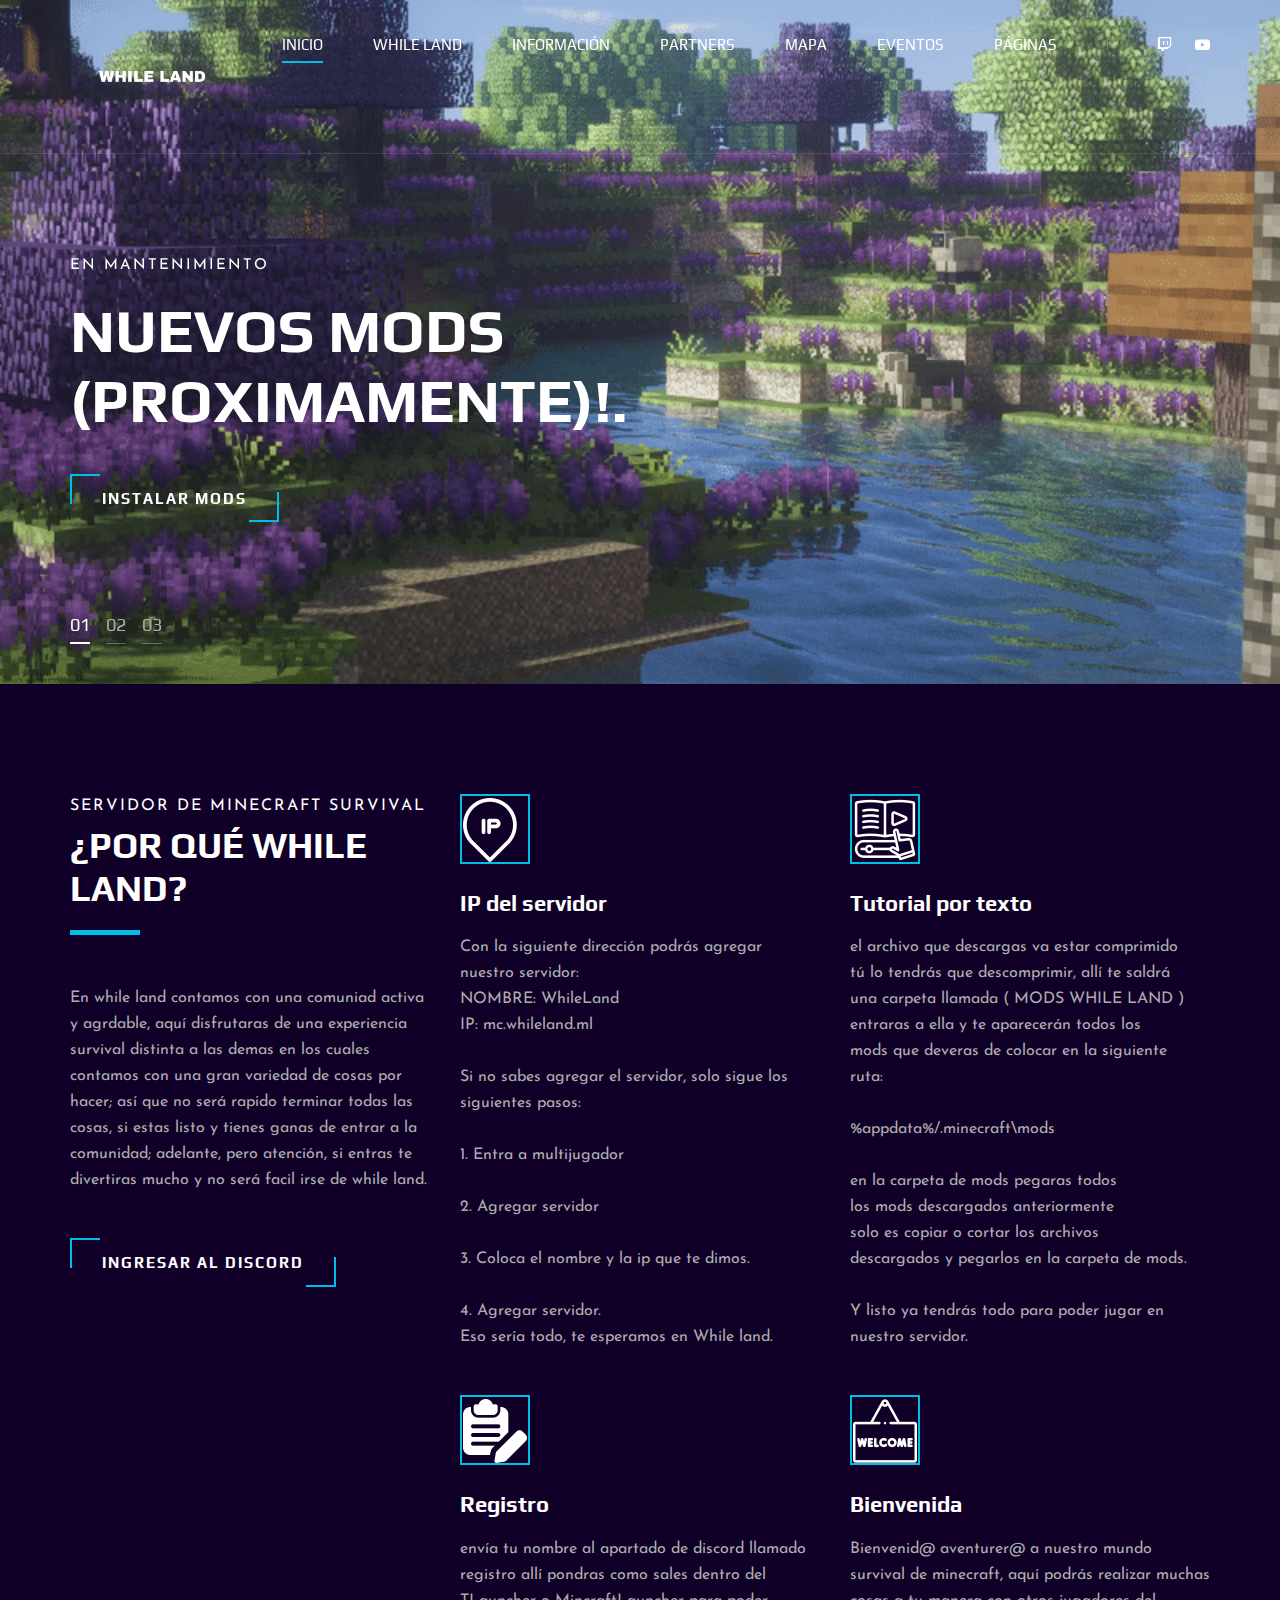
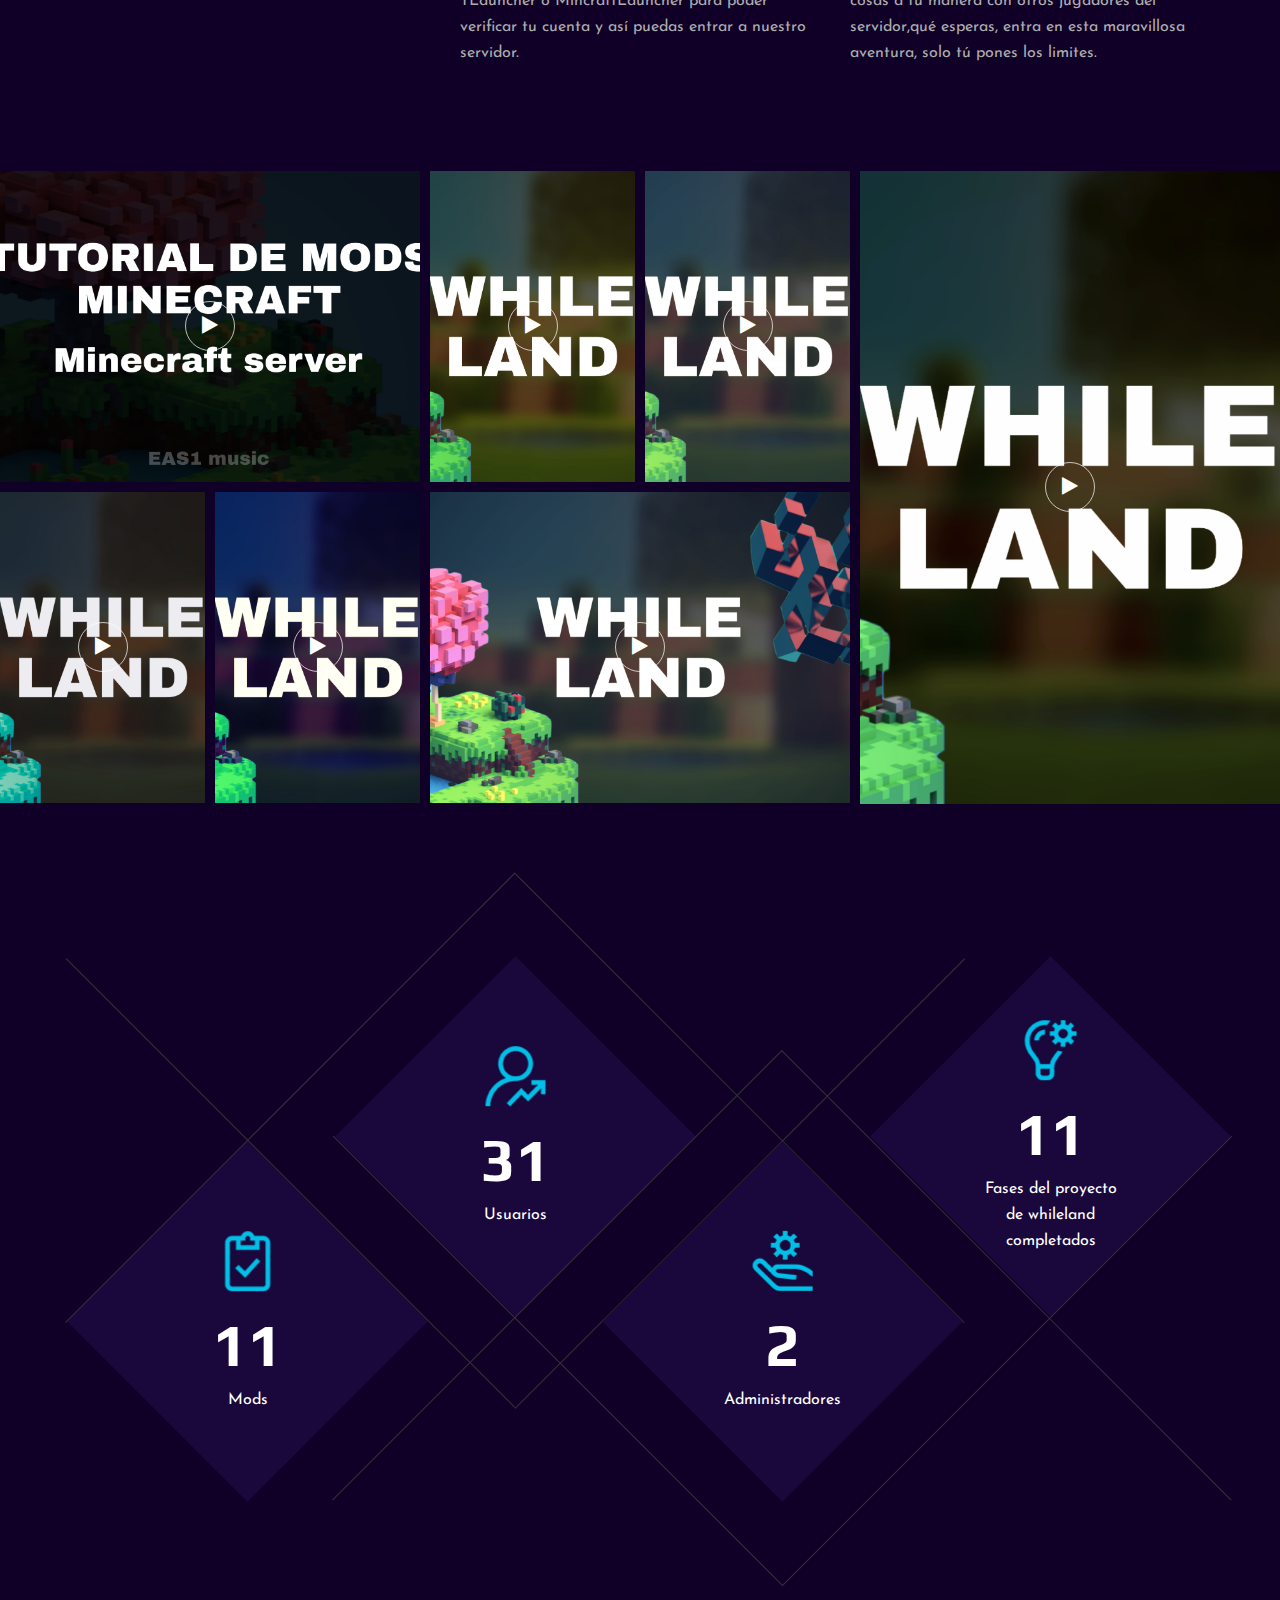
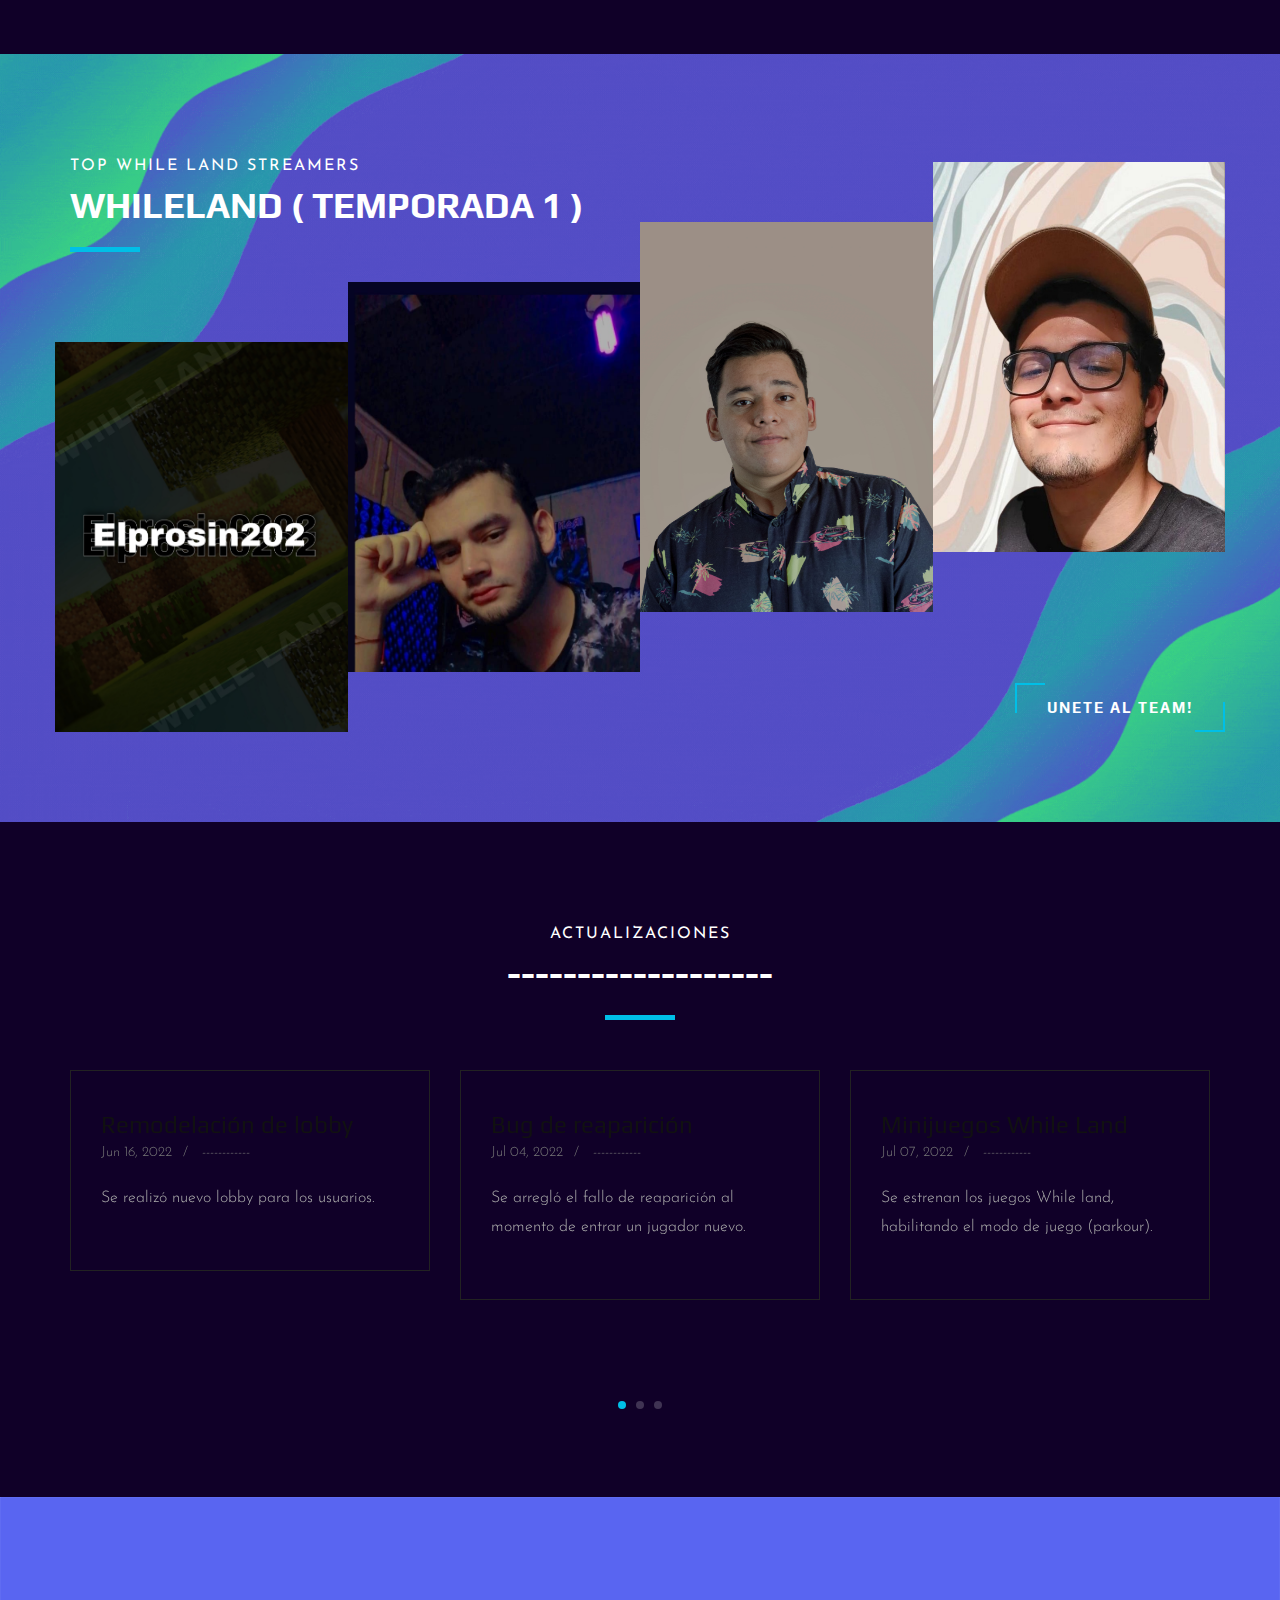
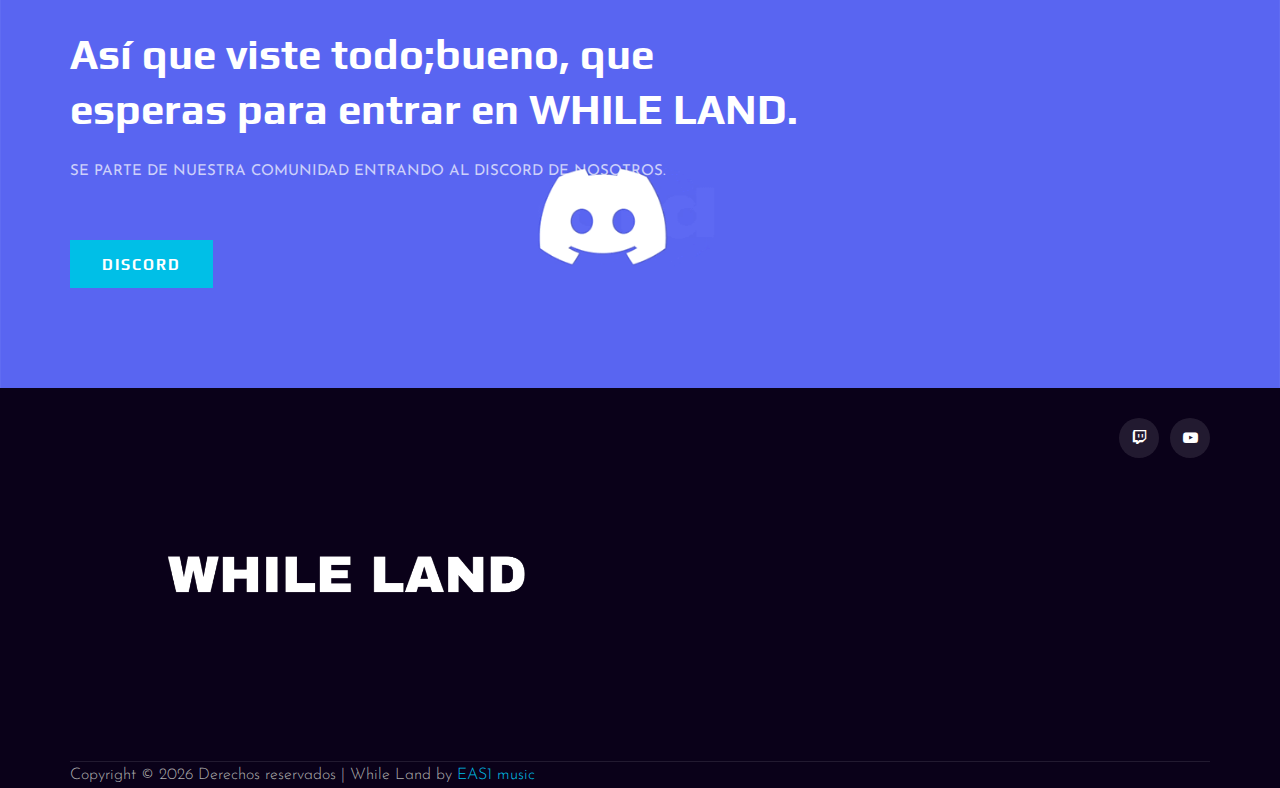
==== commit 772c30b6: "Update index.html" ====
--- a/index.html
+++ b/index.html
@@ -94,7 +94,7 @@
                             <div class="hero__text">
                                 <span>COMUNIDAD AMIGABLE</span>
                                 <h2>Comienza a tu manera.</h2>
-                                <a href="https://www.youtube.com/watch?v=52TsGyx3oIQ" class="primary-btn">Ver tutorial</a>
+                                <a href="#" class="primary-btn">leer reglas</a>
                             </div>
                         </div>
                     </div>
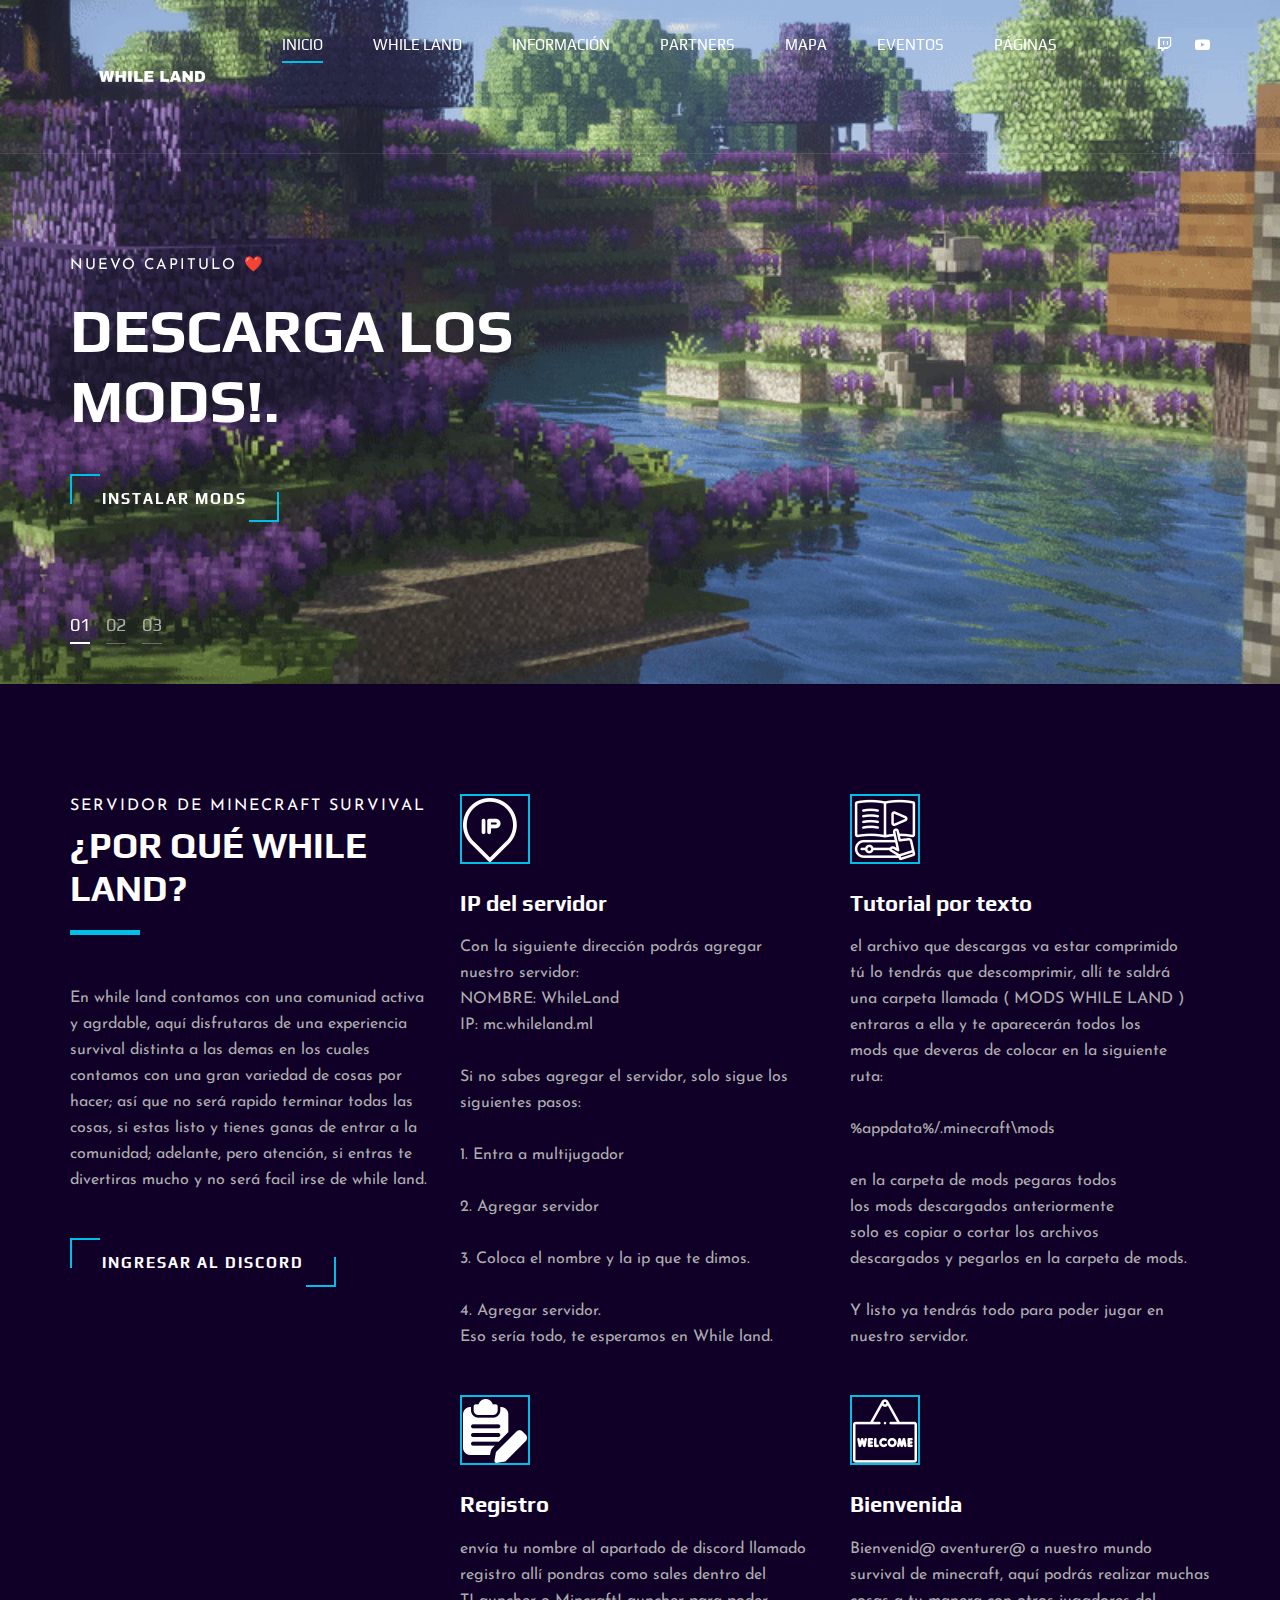
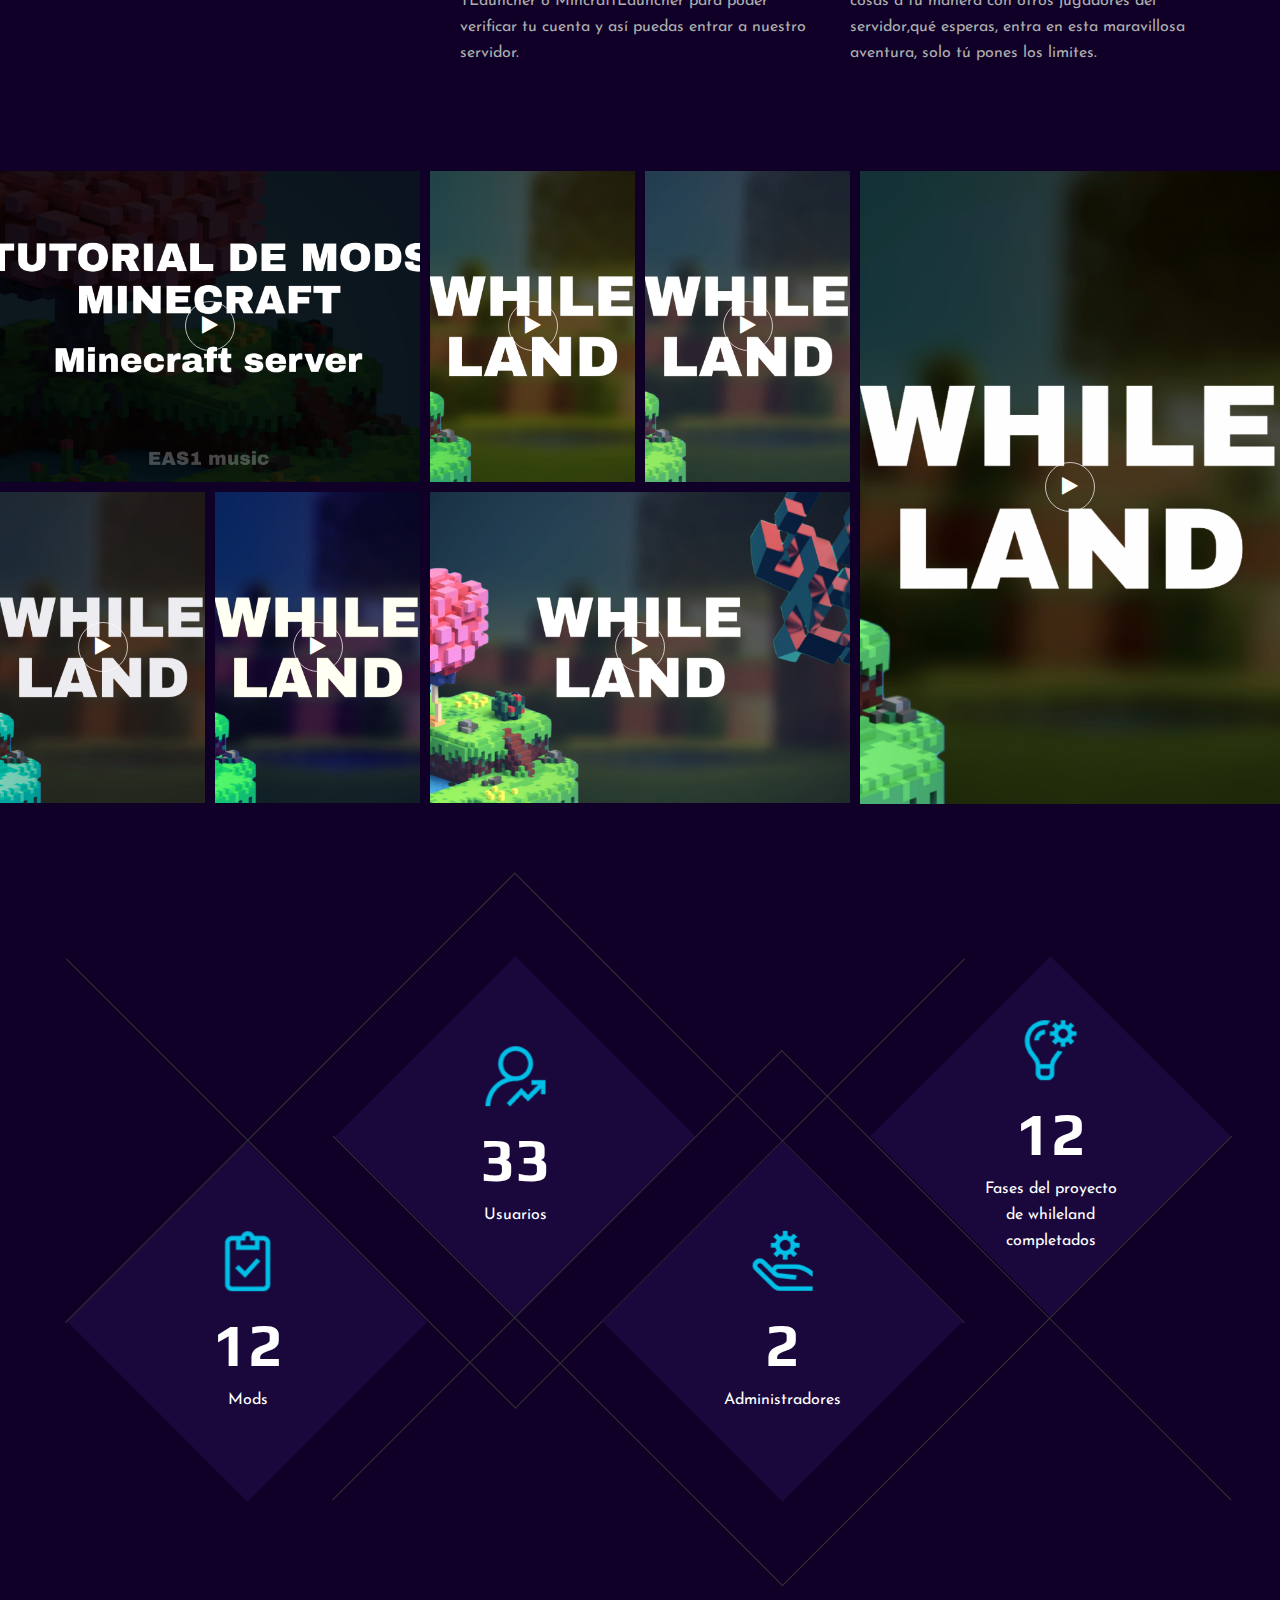
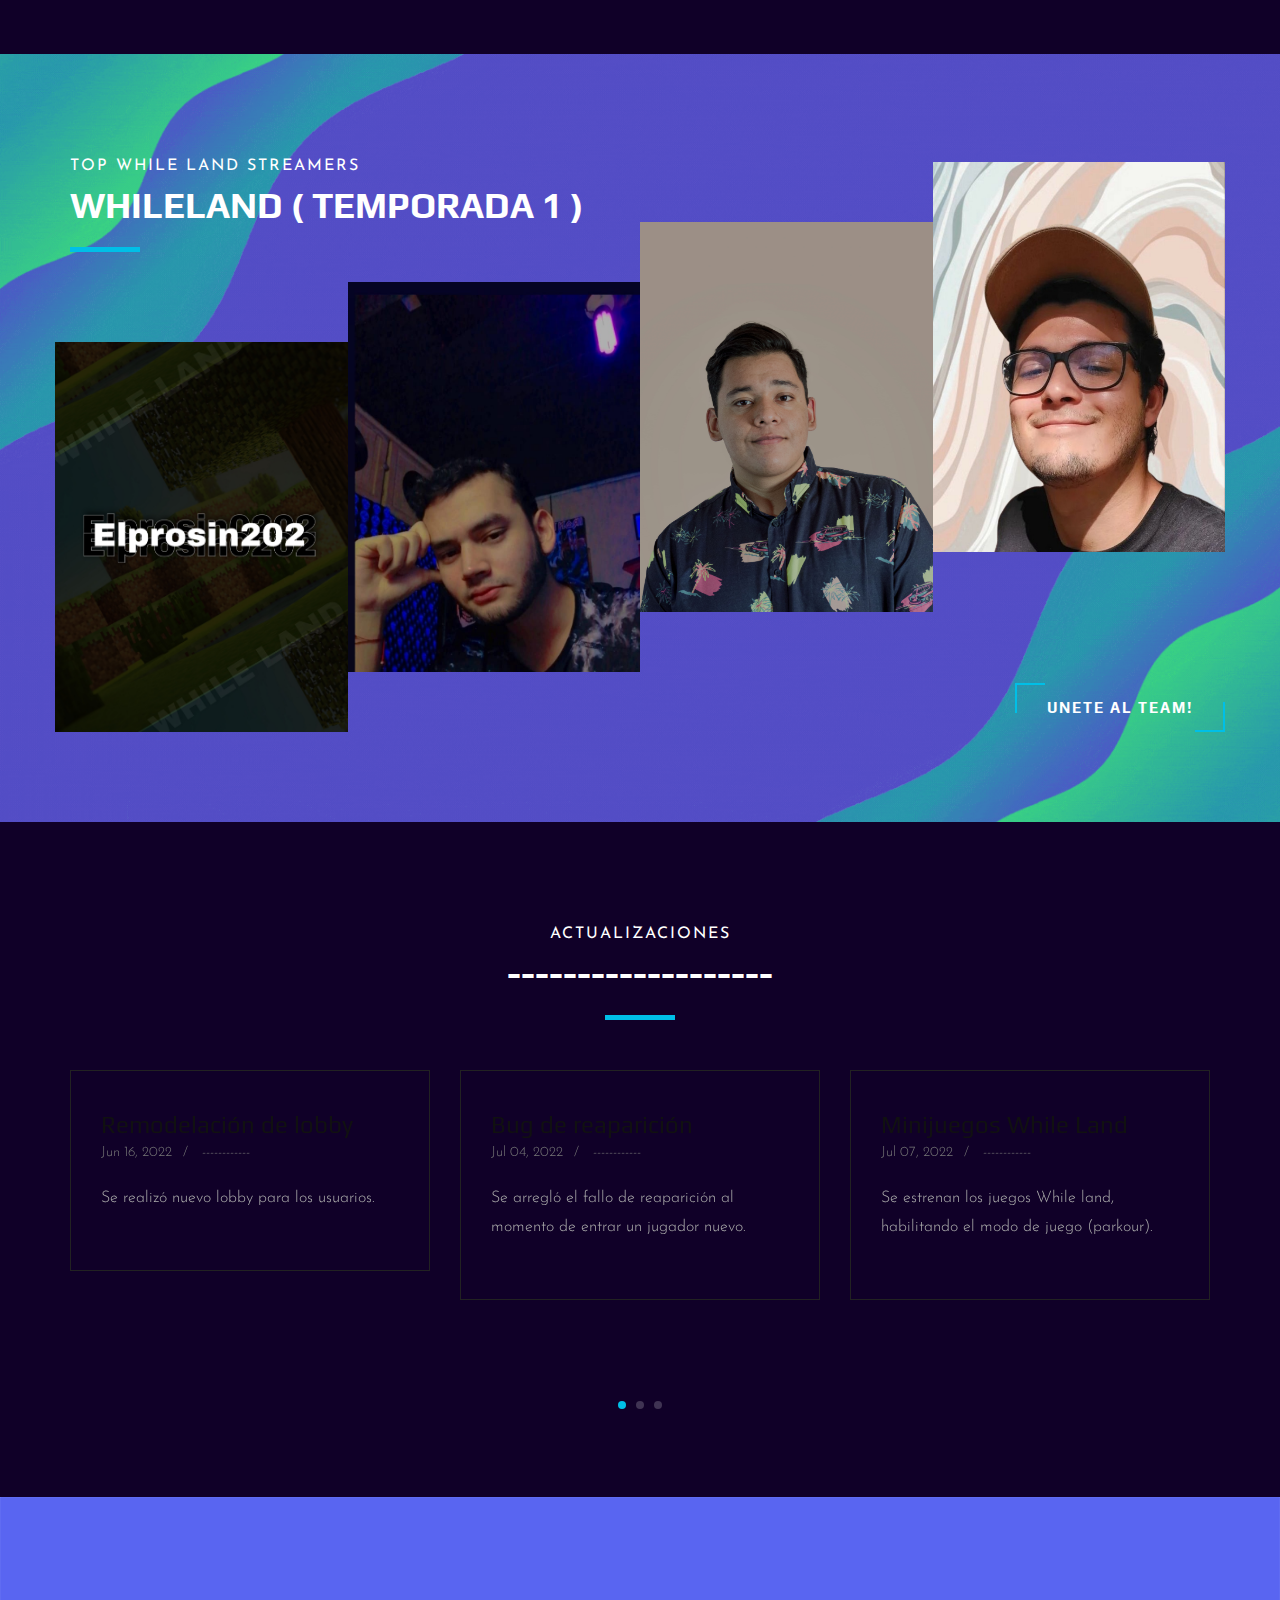
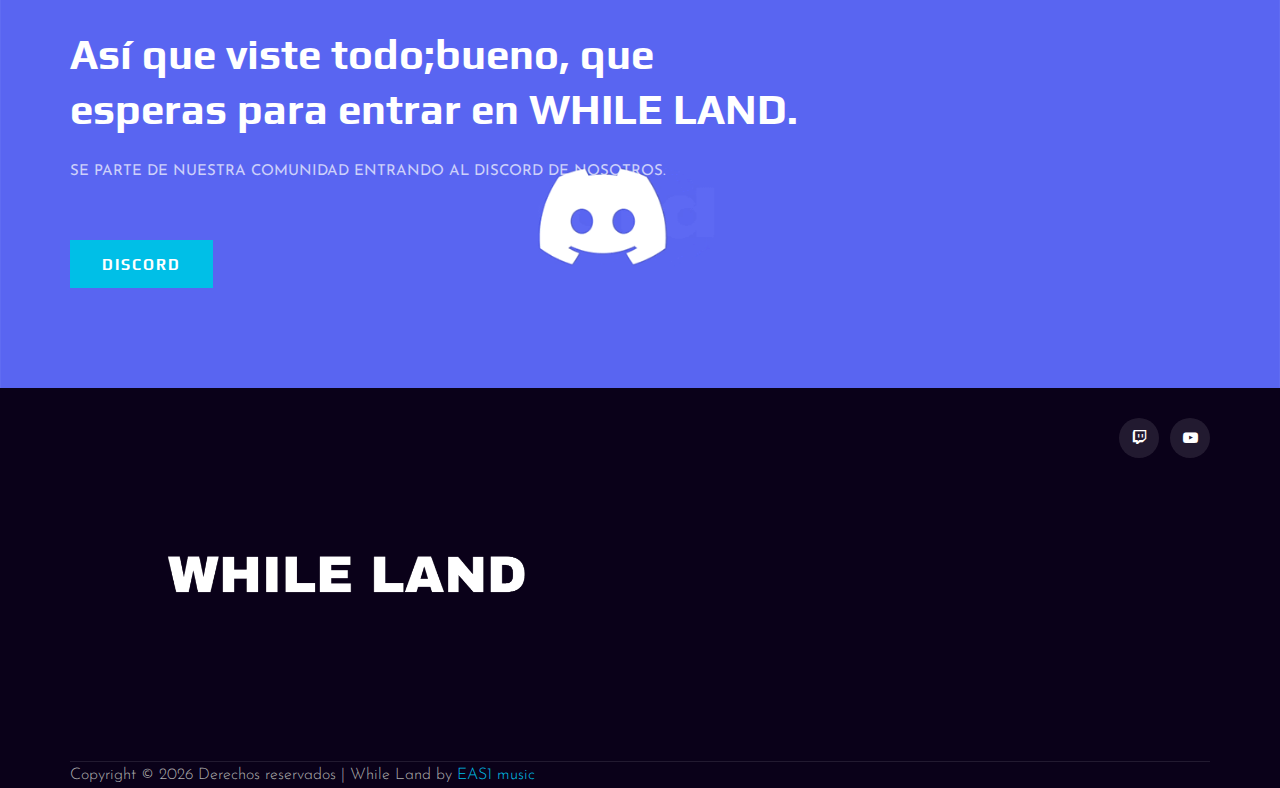
==== commit f96aed49: "Update index.html" ====
--- a/index.html
+++ b/index.html
@@ -79,9 +79,9 @@
                     <div class="row">
                         <div class="col-lg-6">
                             <div class="hero__text">
-                                <span>EN MANTENIMIENTO</span>
-                                <h2>Nuevos mods (proximamente)!.</h2>
-                                <a href="#" class="primary-btn">INSTALAR MODS</a>
+                                <span>Nuevo capitulo ❤️</span>
+                                <h2>Descarga los mods!.</h2>
+                                <a href="https://drive.google.com/file/d/18UVLHxX0BuKef-uxkL6osxnWc3EJB_Da/view?usp=sharing" class="primary-btn">INSTALAR MODS</a>
                             </div>
                         </div>
                     </div>
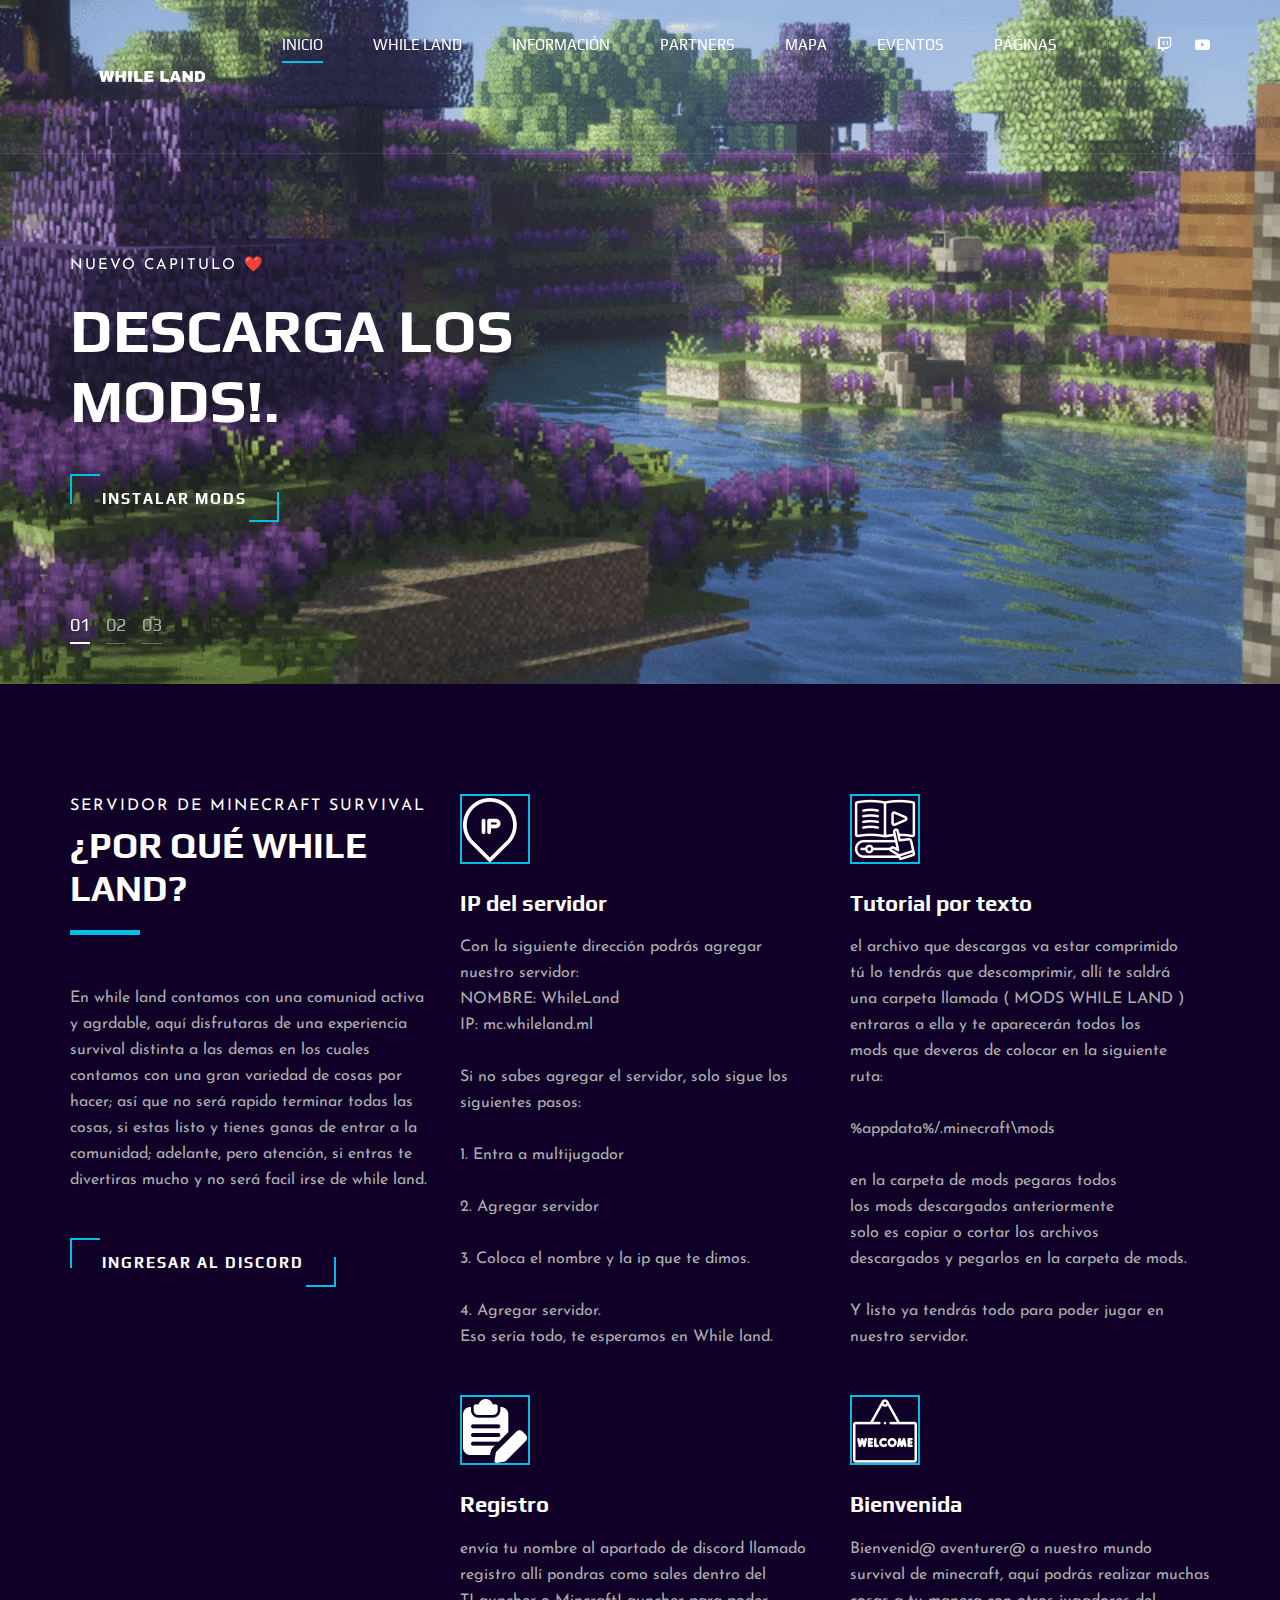
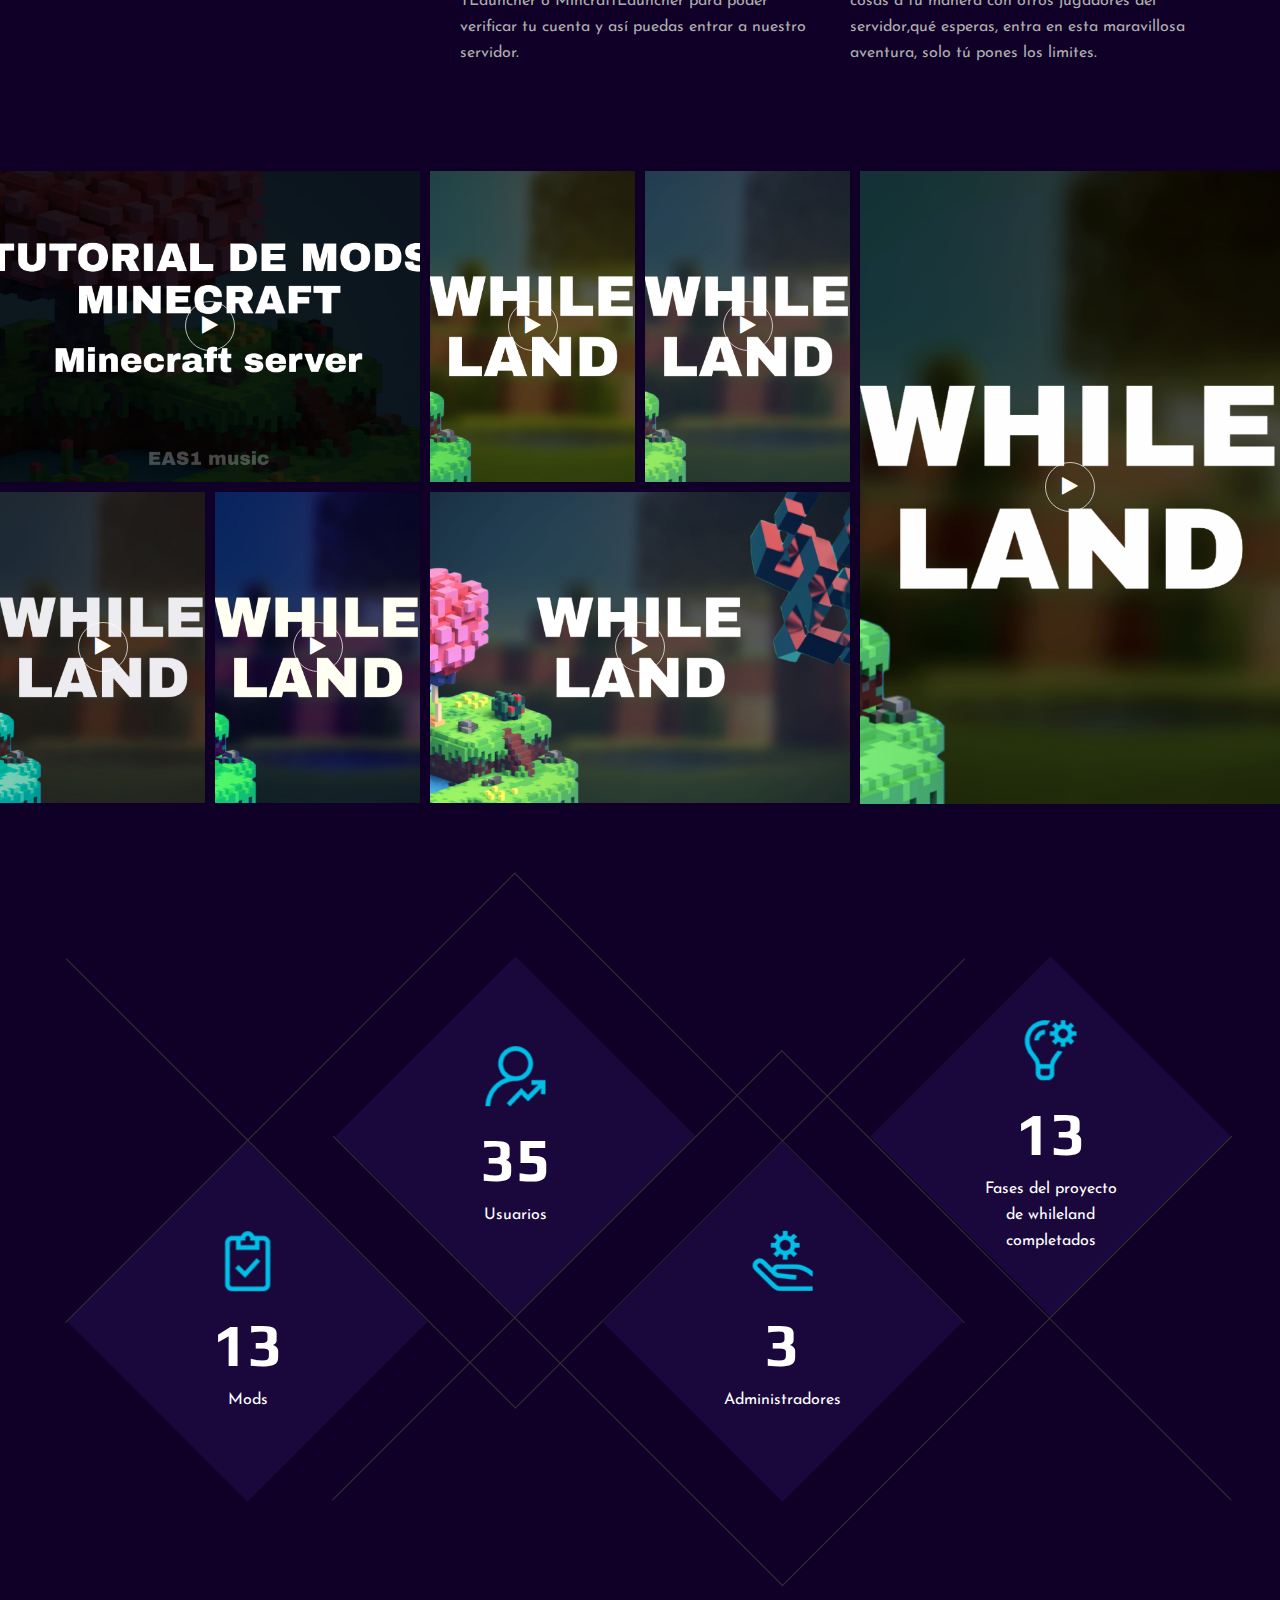
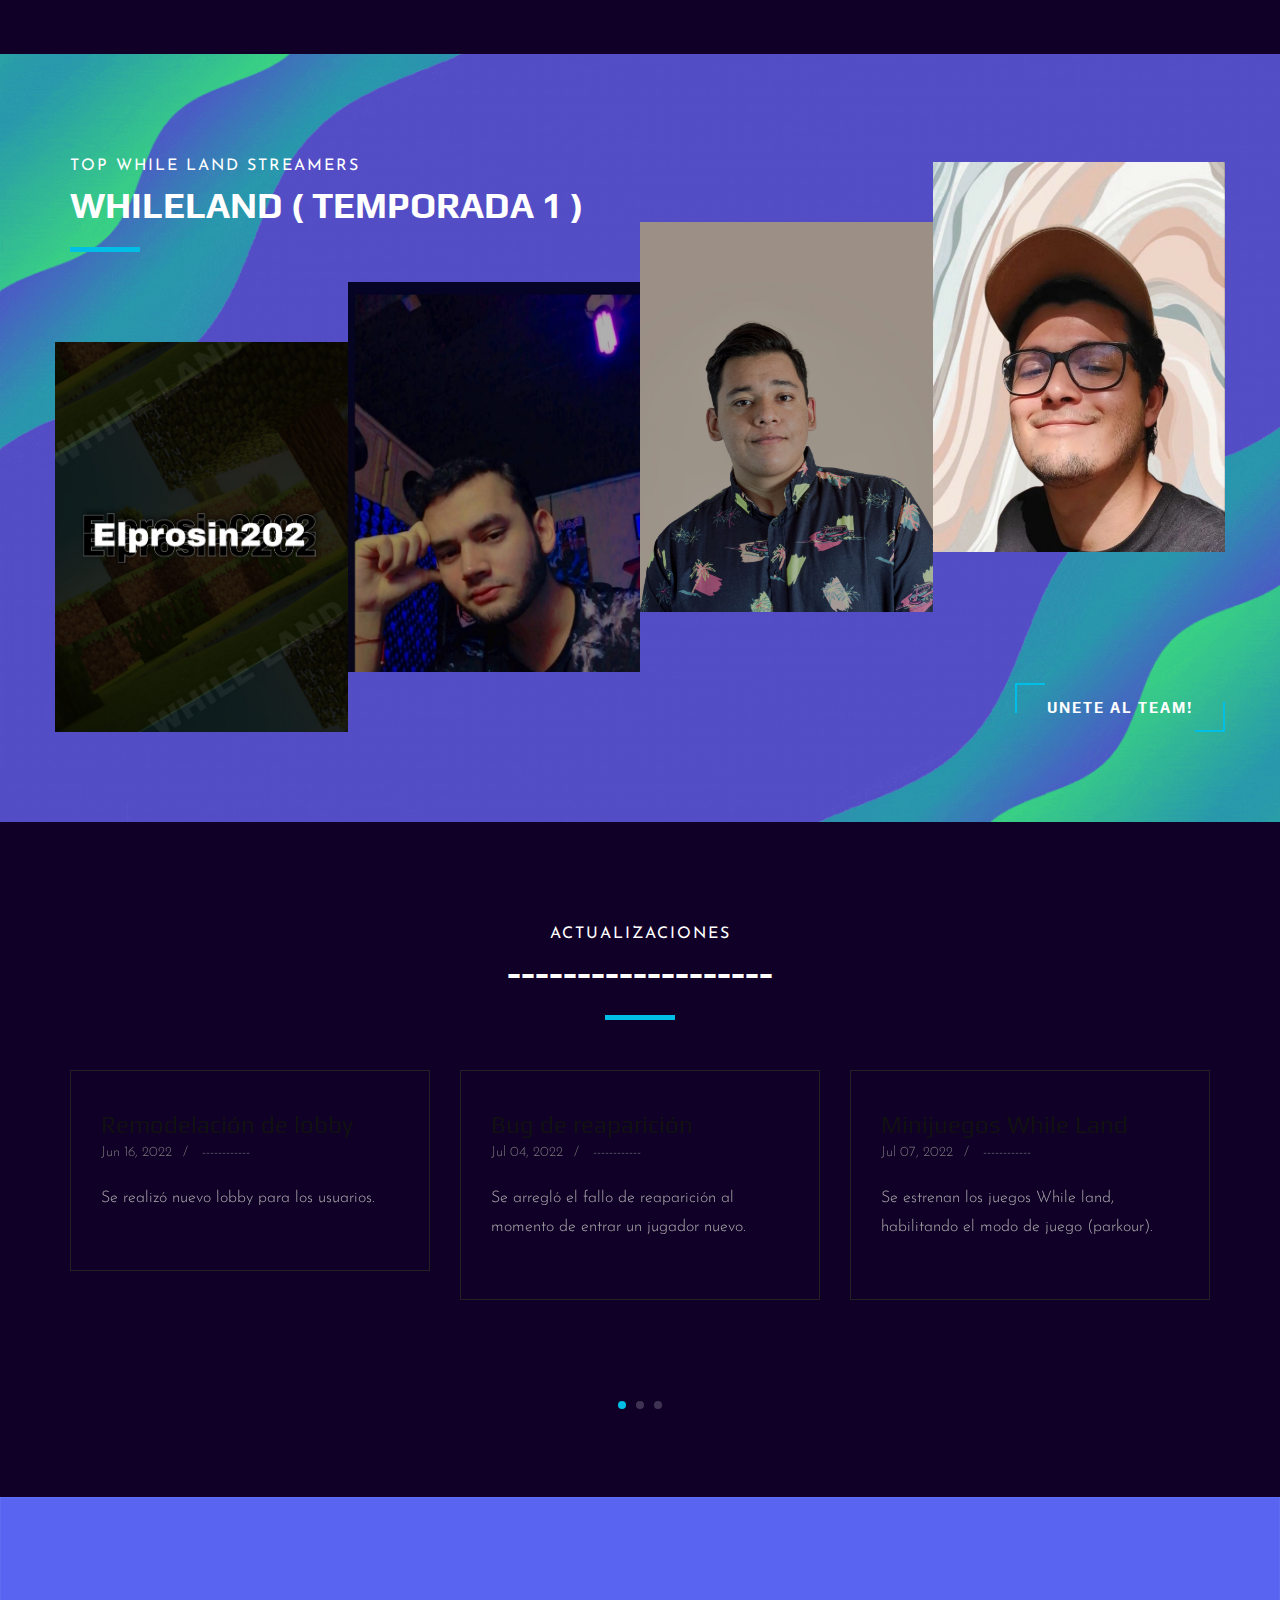
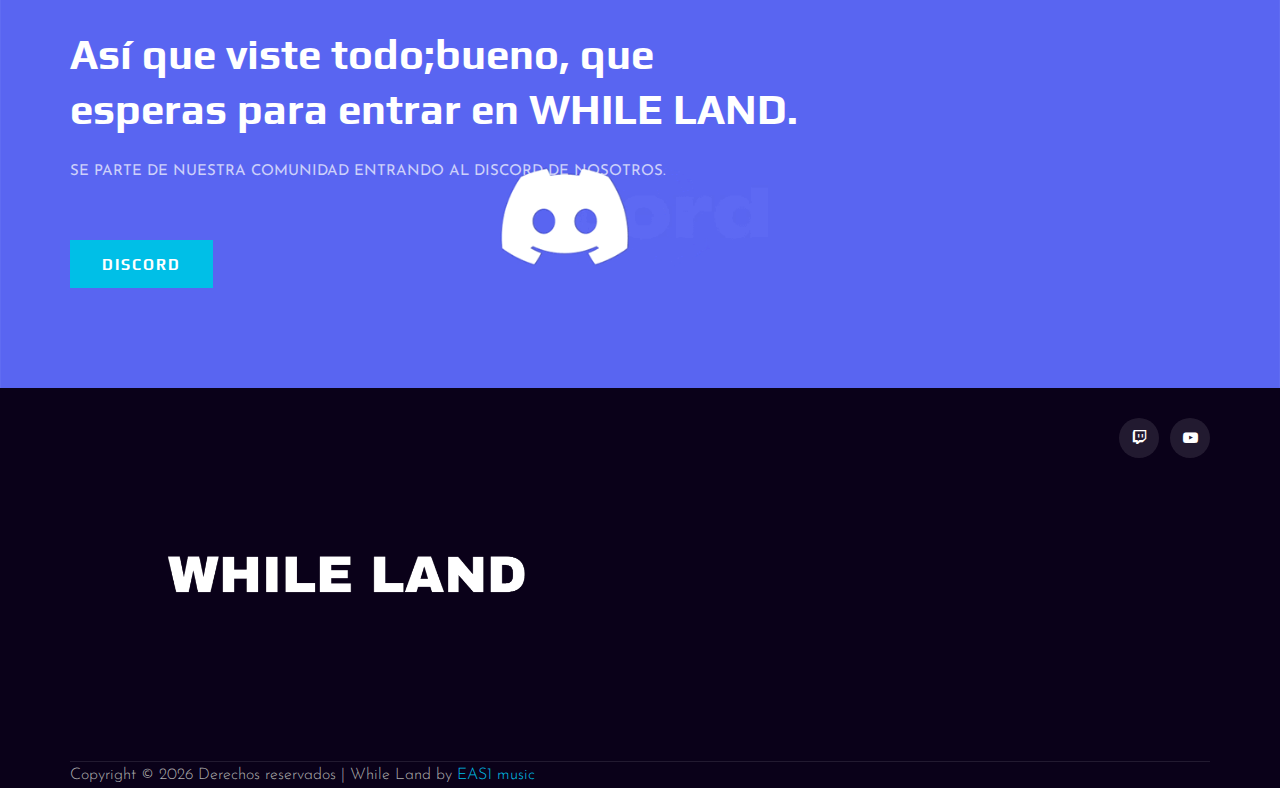
==== commit a3e8e825: "Update index.html" ====
--- a/index.html
+++ b/index.html
@@ -81,7 +81,7 @@
                             <div class="hero__text">
                                 <span>Nuevo capitulo ❤️</span>
                                 <h2>Descarga los mods!.</h2>
-                                <a href="https://drive.google.com/file/d/18UVLHxX0BuKef-uxkL6osxnWc3EJB_Da/view?usp=sharing" class="primary-btn">INSTALAR MODS</a>
+                                <a href="https://drive.google.com/file/d/18UVLHxX0BuKef-uxkL6osxnWc3EJB_Da/view?usp=share_link" class="primary-btn">INSTALAR MODS</a>
                             </div>
                         </div>
                     </div>
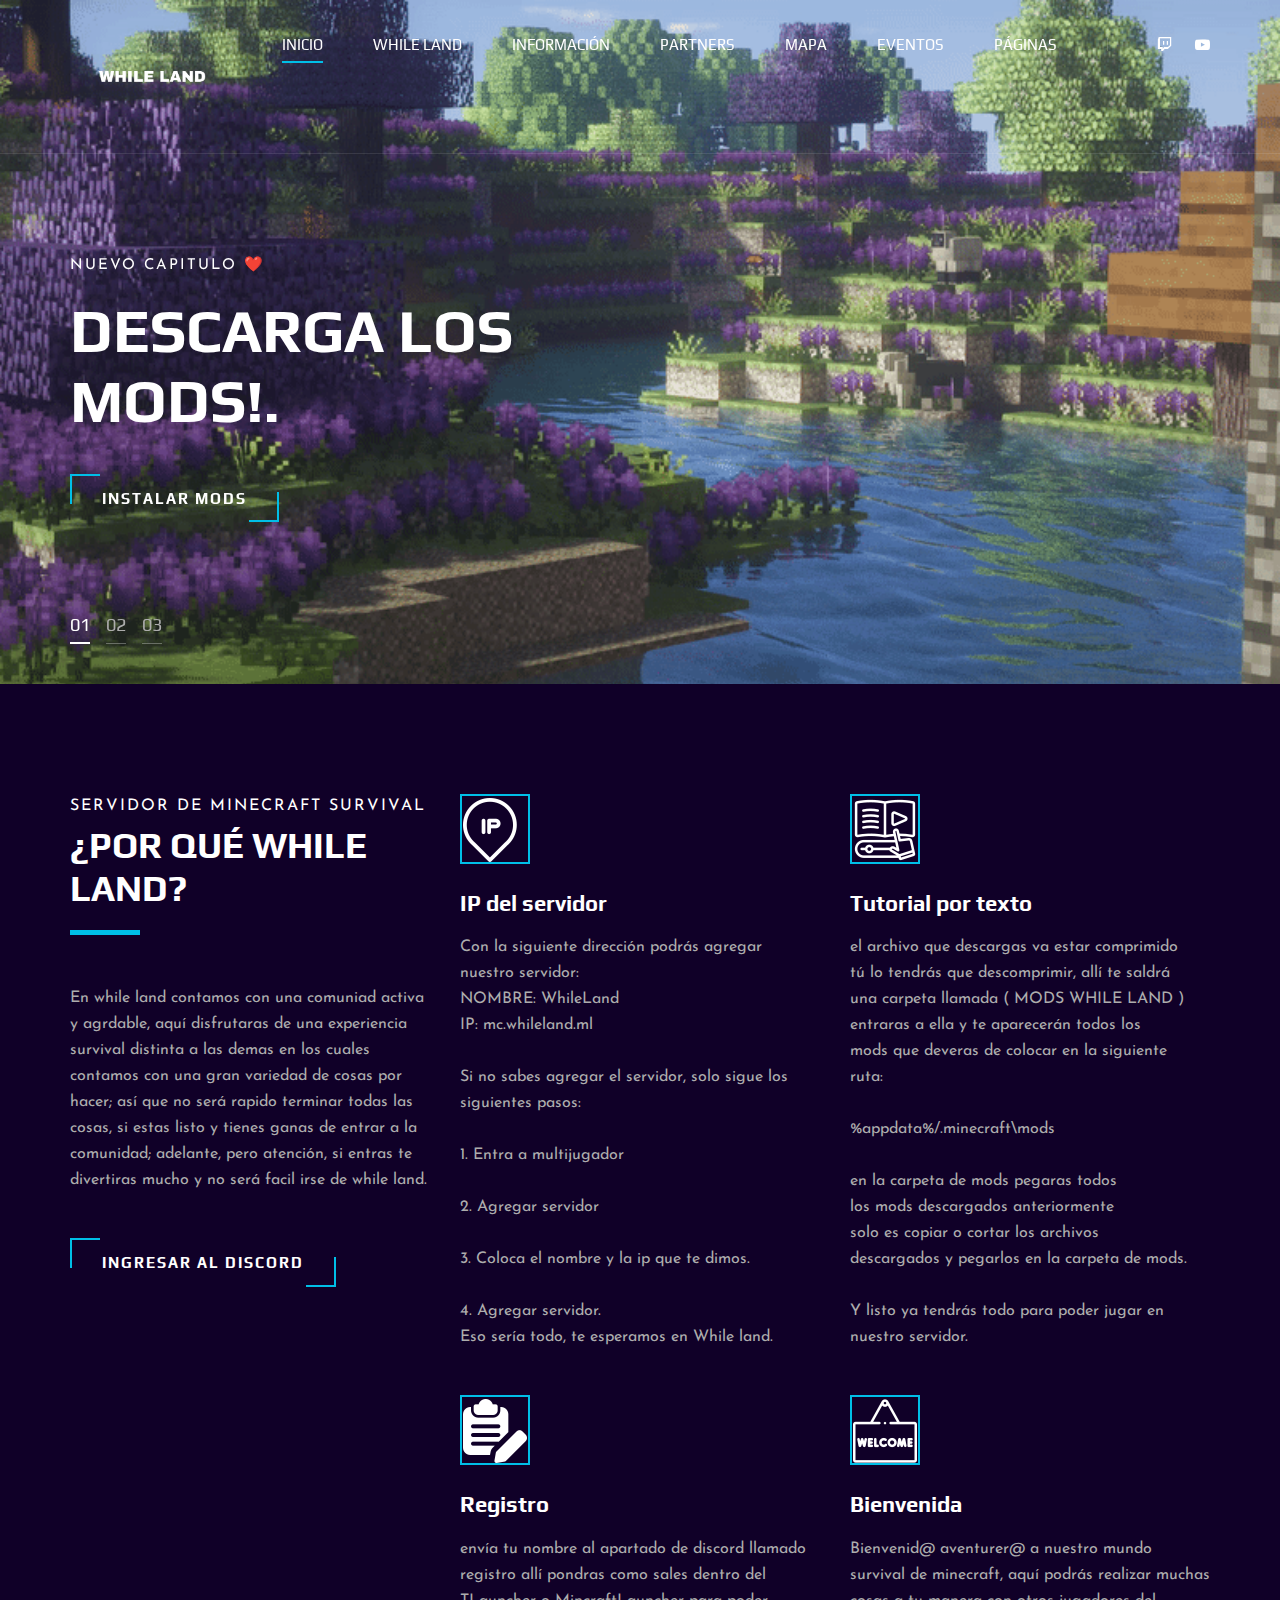
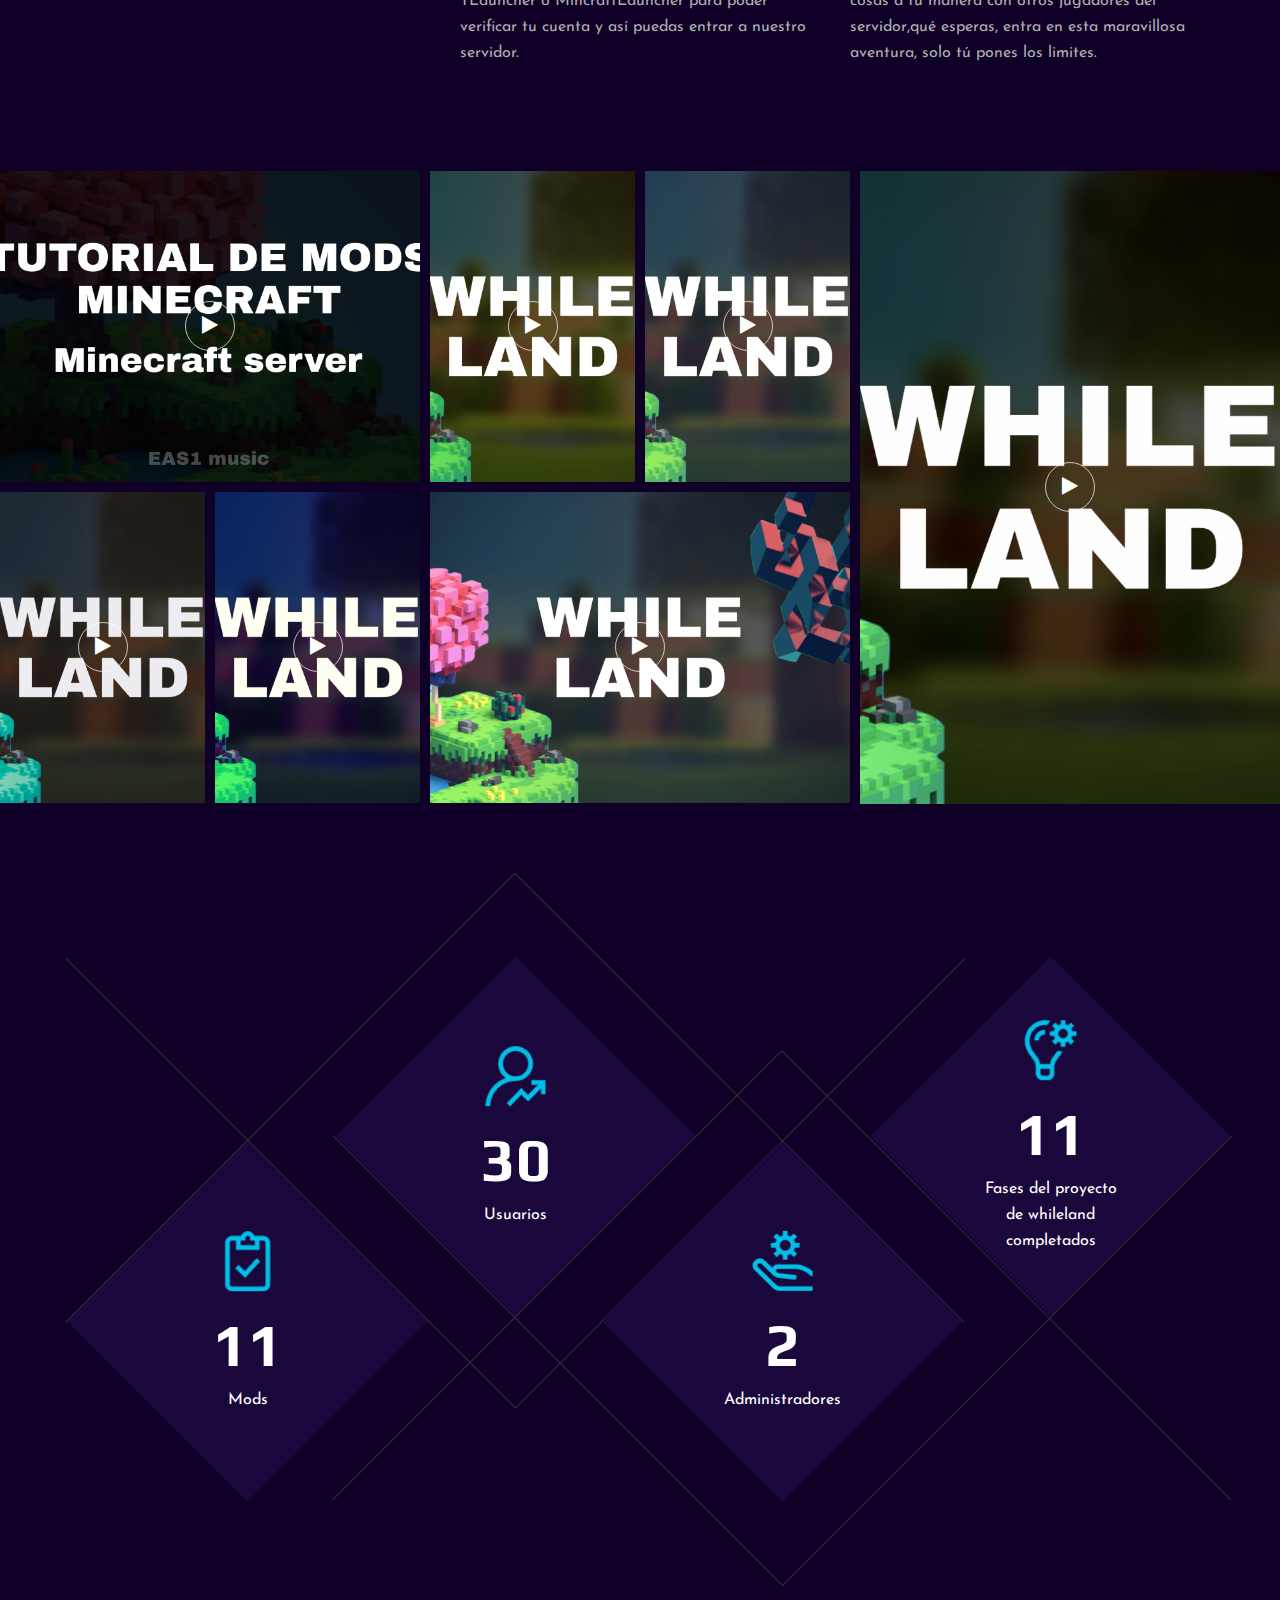
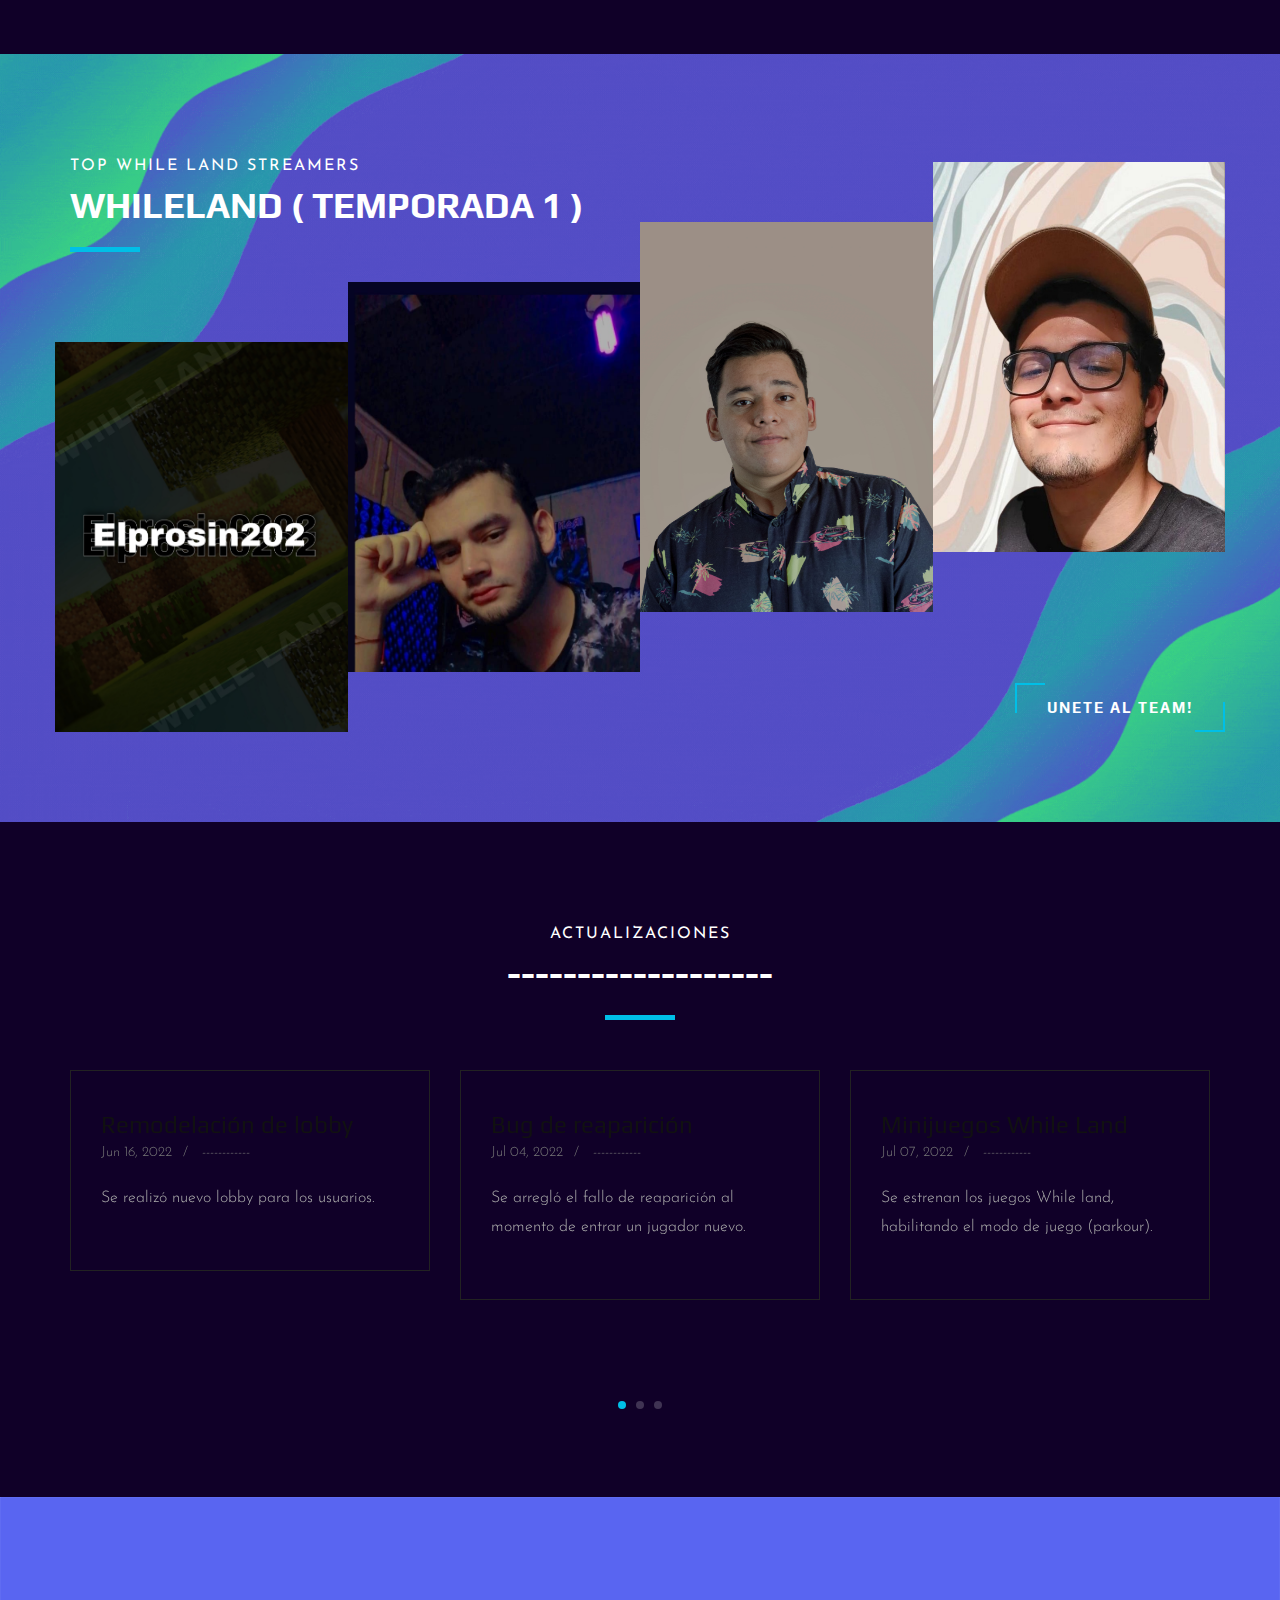
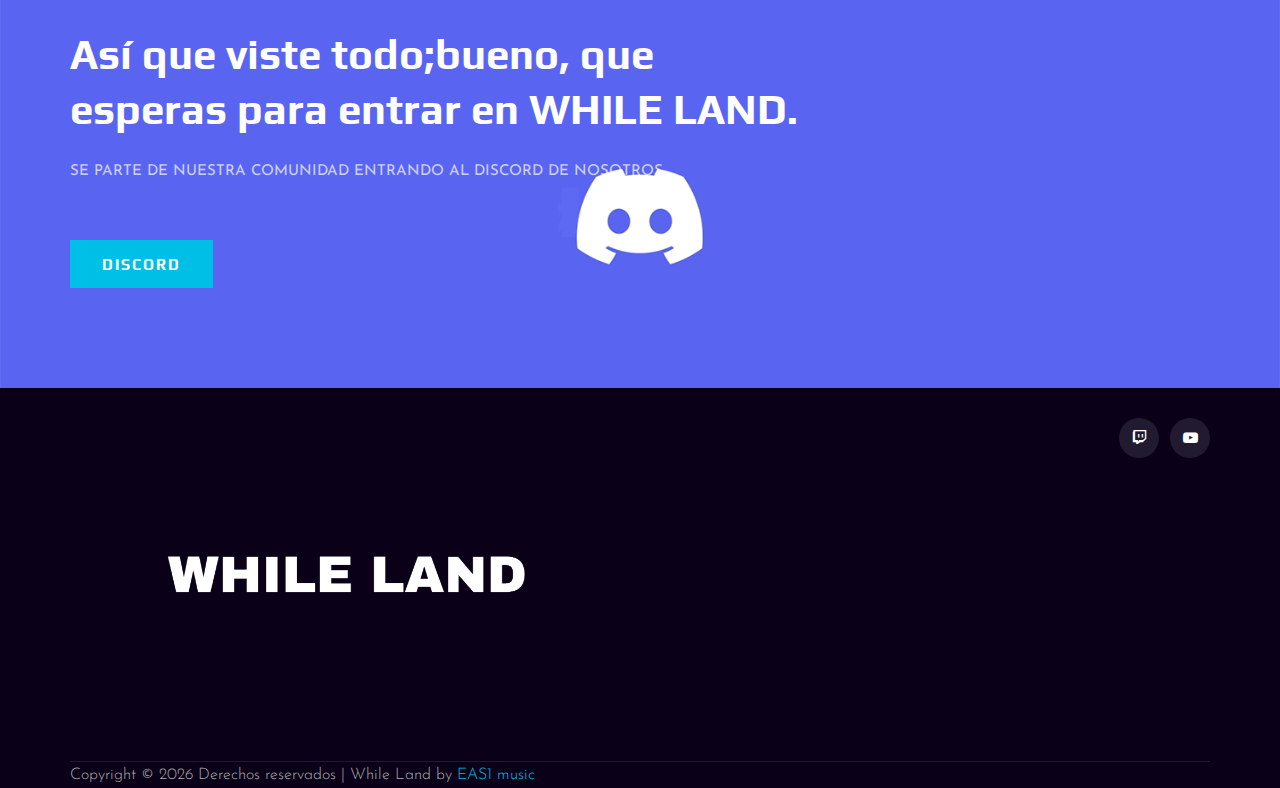
==== commit d511b2f9: "Update index.html" ====
--- a/index.html
+++ b/index.html
@@ -81,7 +81,7 @@
                             <div class="hero__text">
                                 <span>Nuevo capitulo ❤️</span>
                                 <h2>Descarga los mods!.</h2>
-                                <a href="https://drive.google.com/file/d/18UVLHxX0BuKef-uxkL6osxnWc3EJB_Da/view?usp=share_link" class="primary-btn">INSTALAR MODS</a>
+                                <a href="https://drive.google.com/file/d/18UVLHxX0BuKef-uxkL6osxnWc3EJB_Da/view?usp=sharing" class="primary-btn">INSTALAR MODS</a>
                             </div>
                         </div>
                     </div>
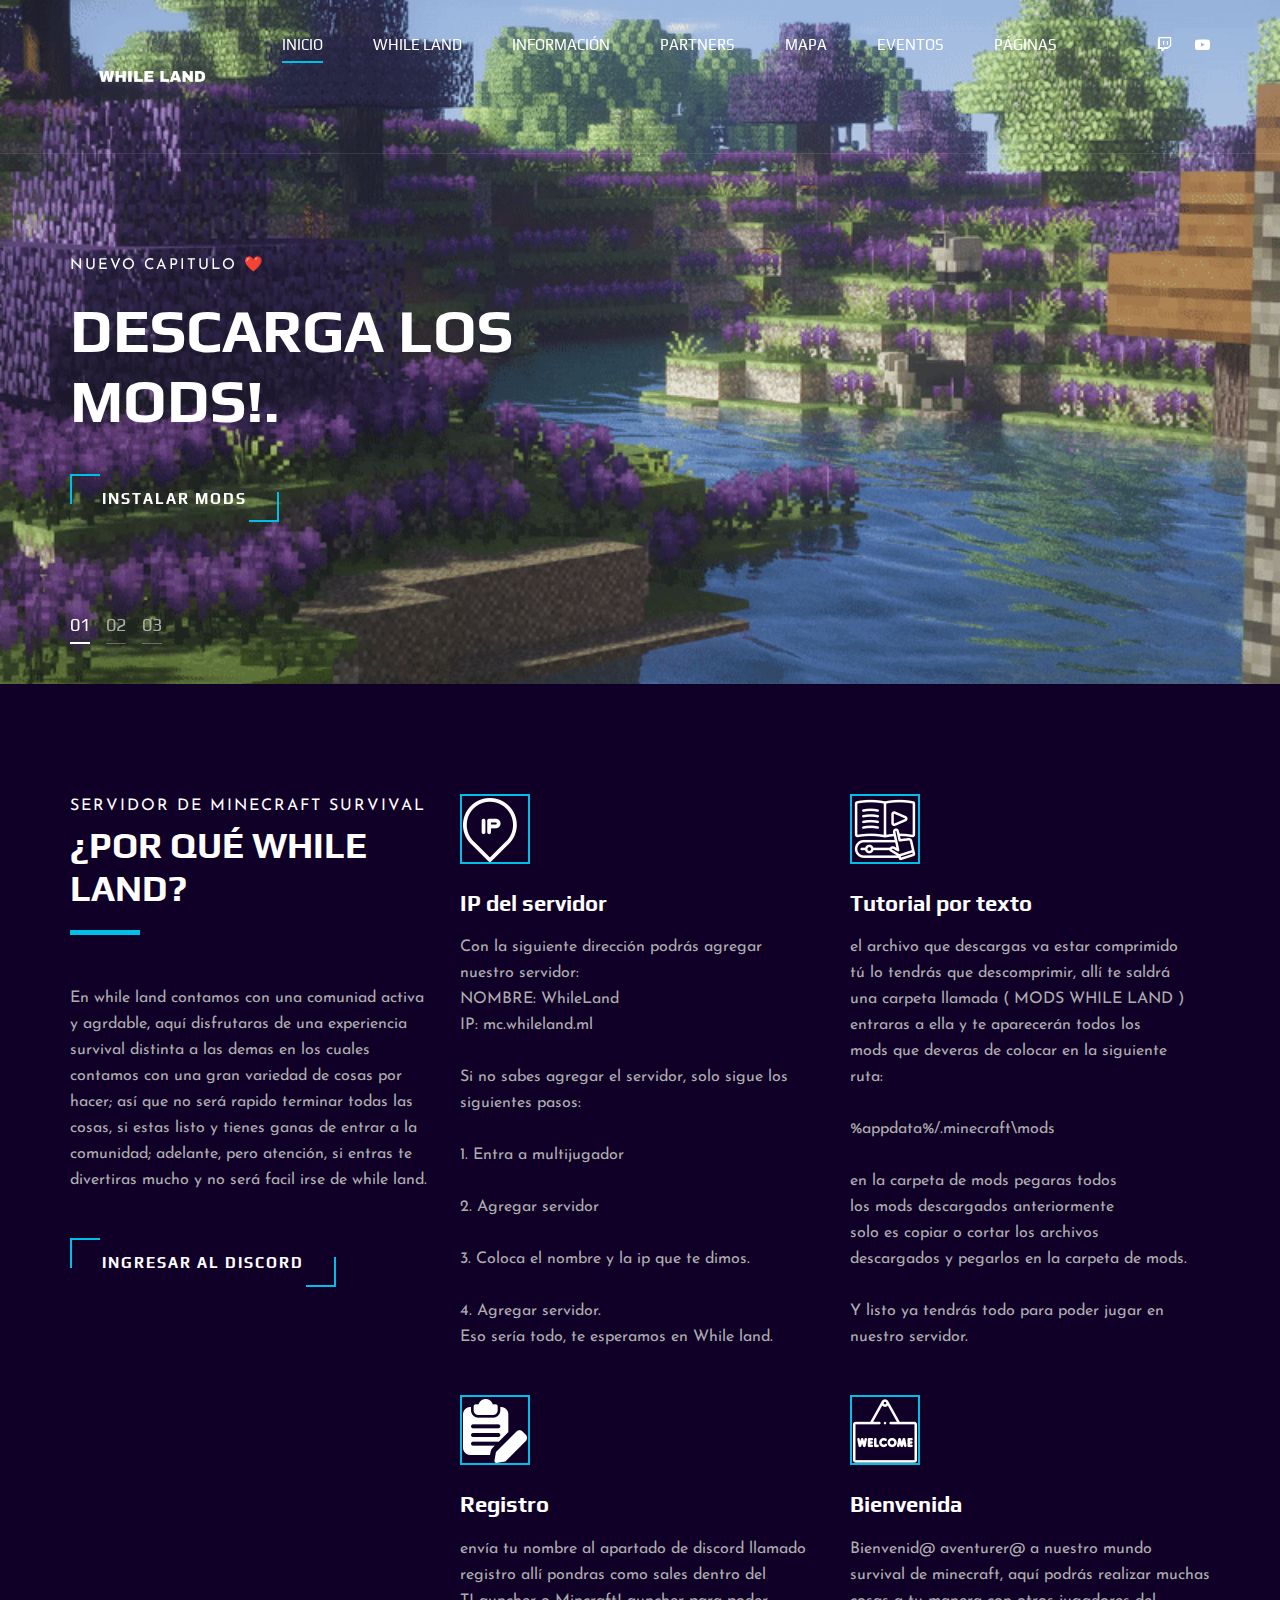
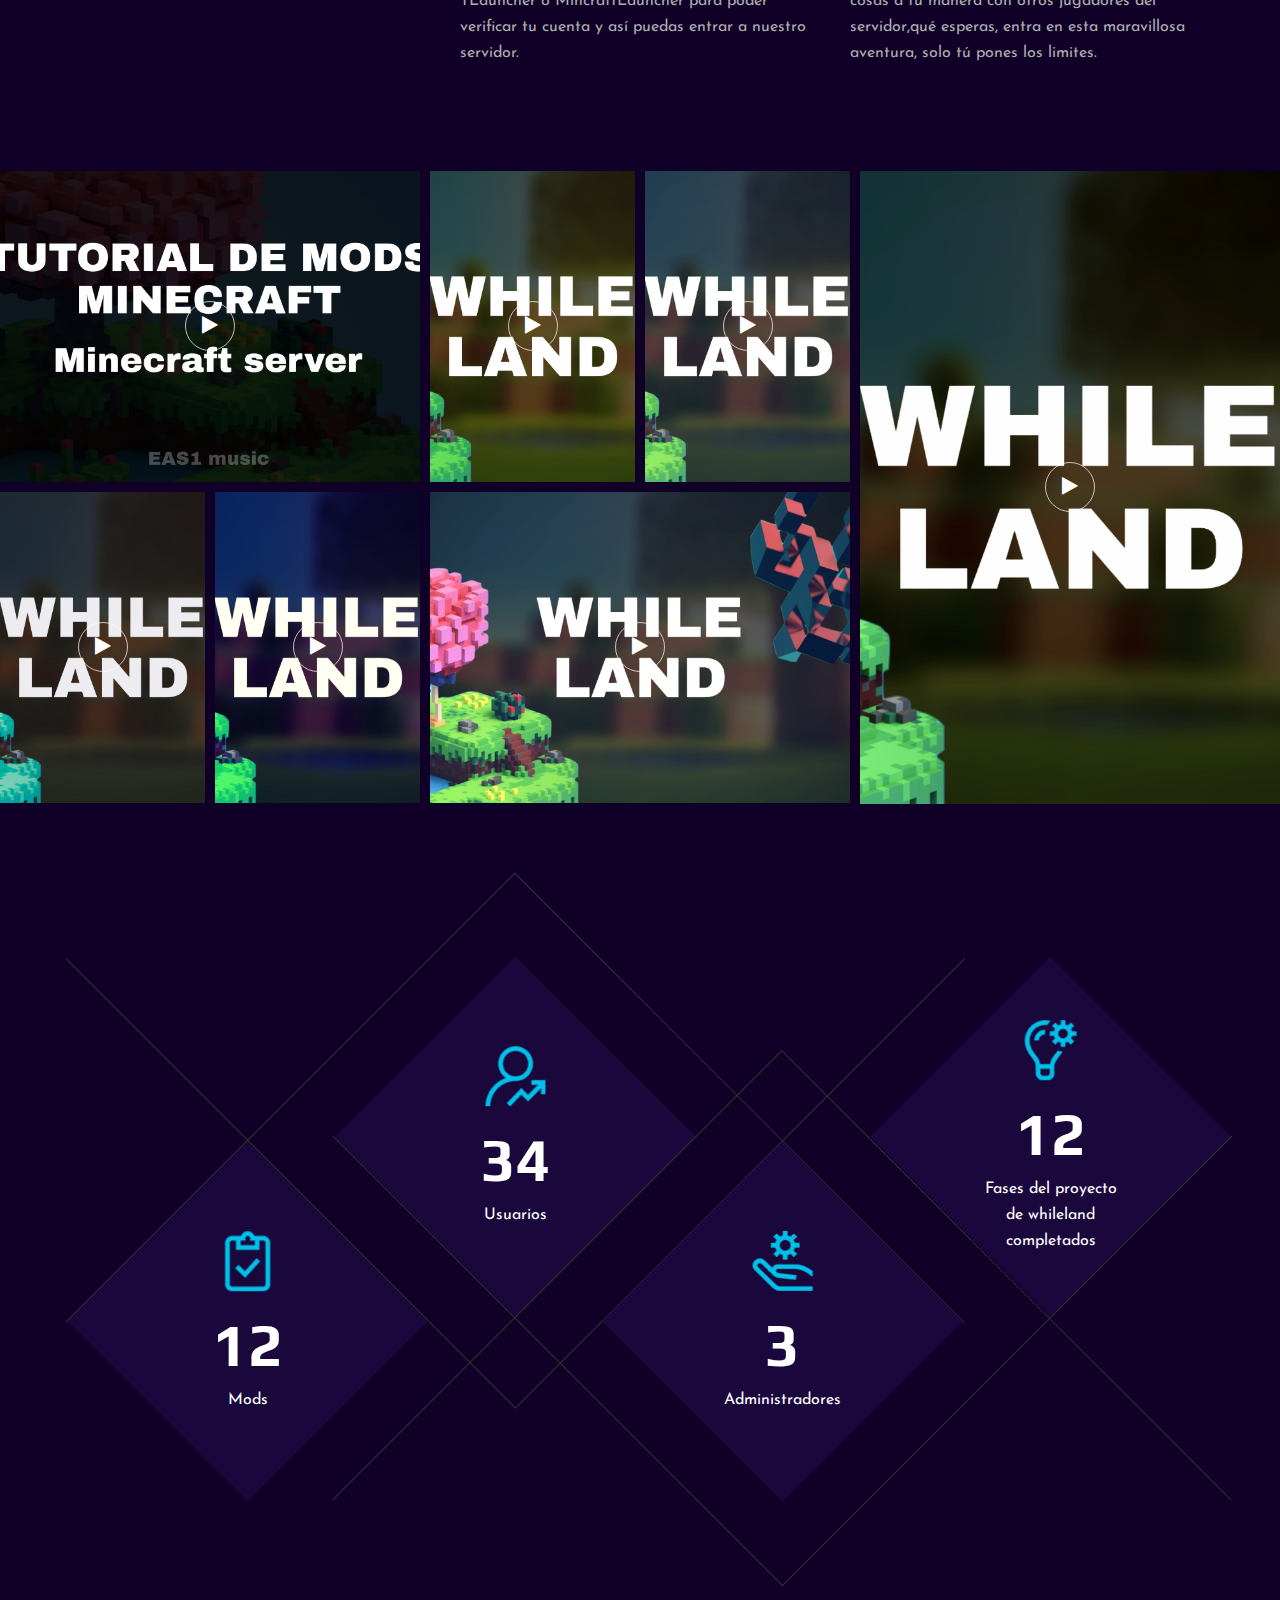
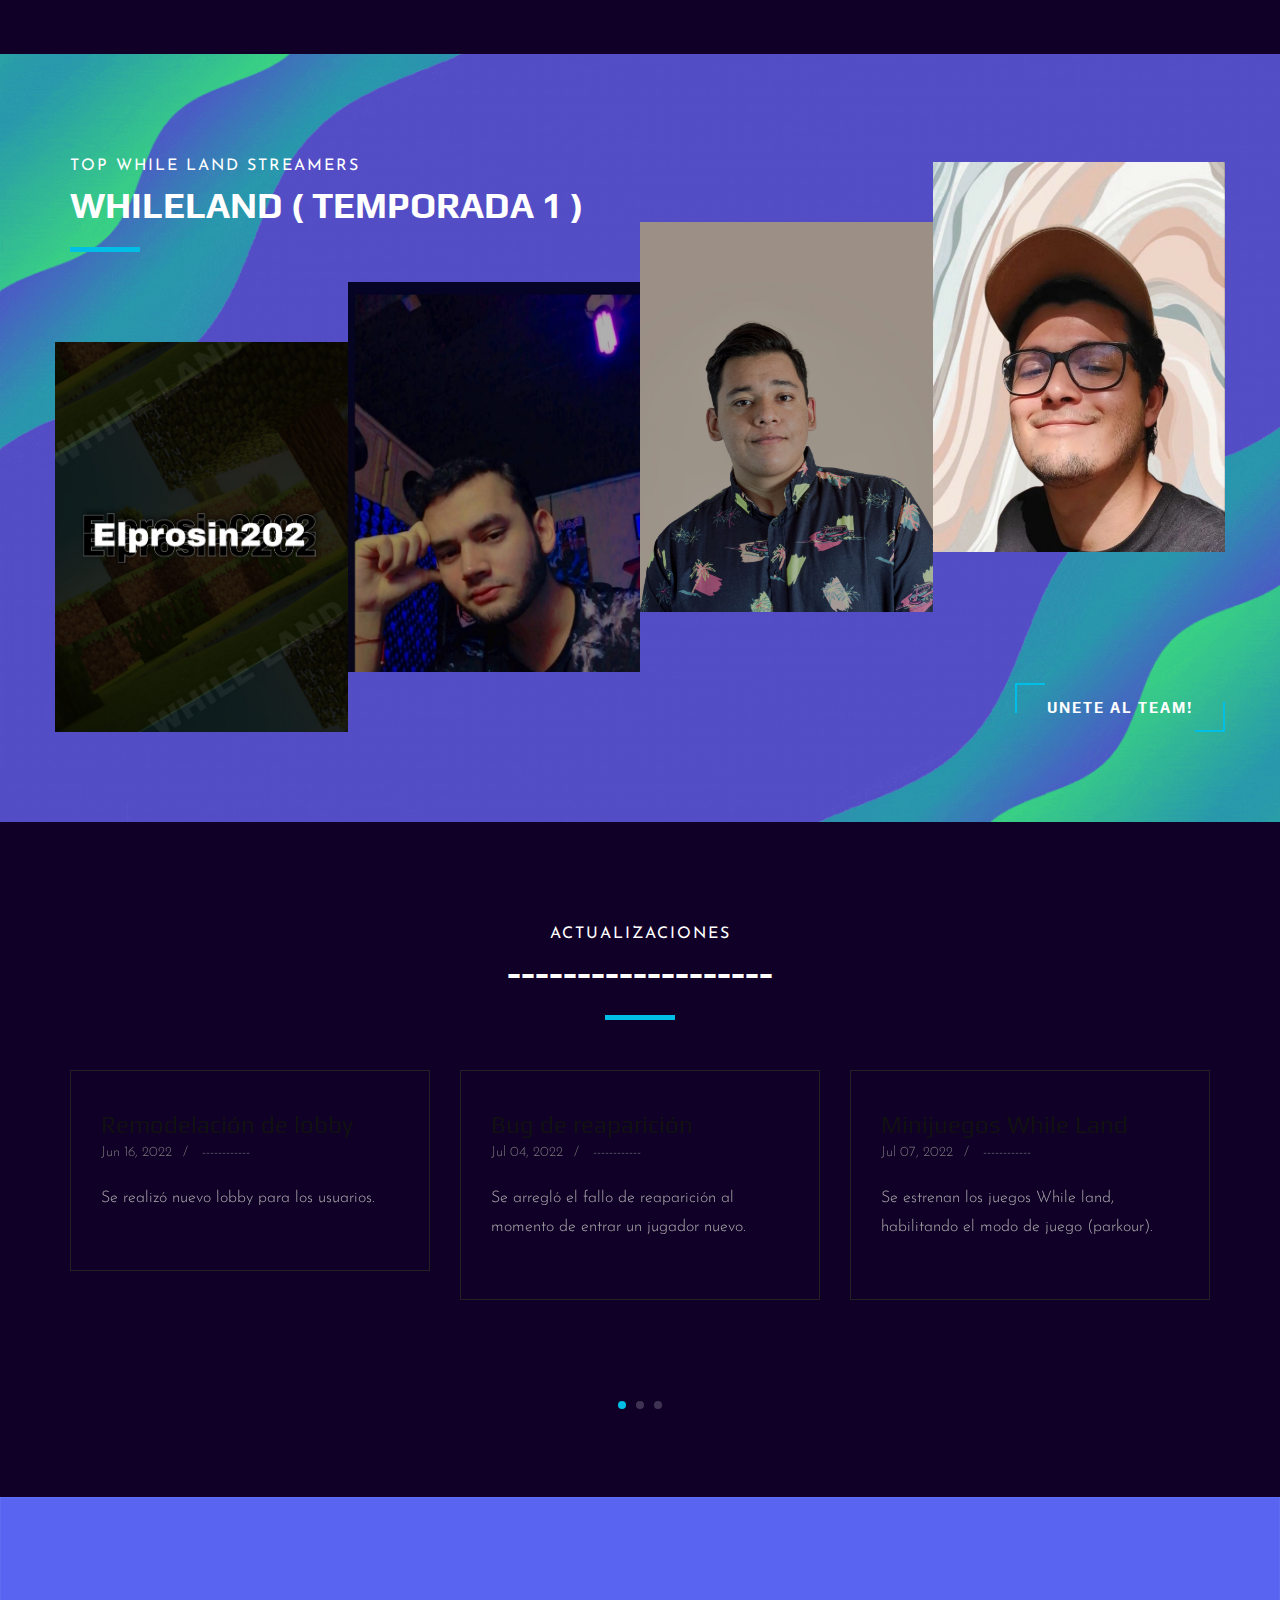
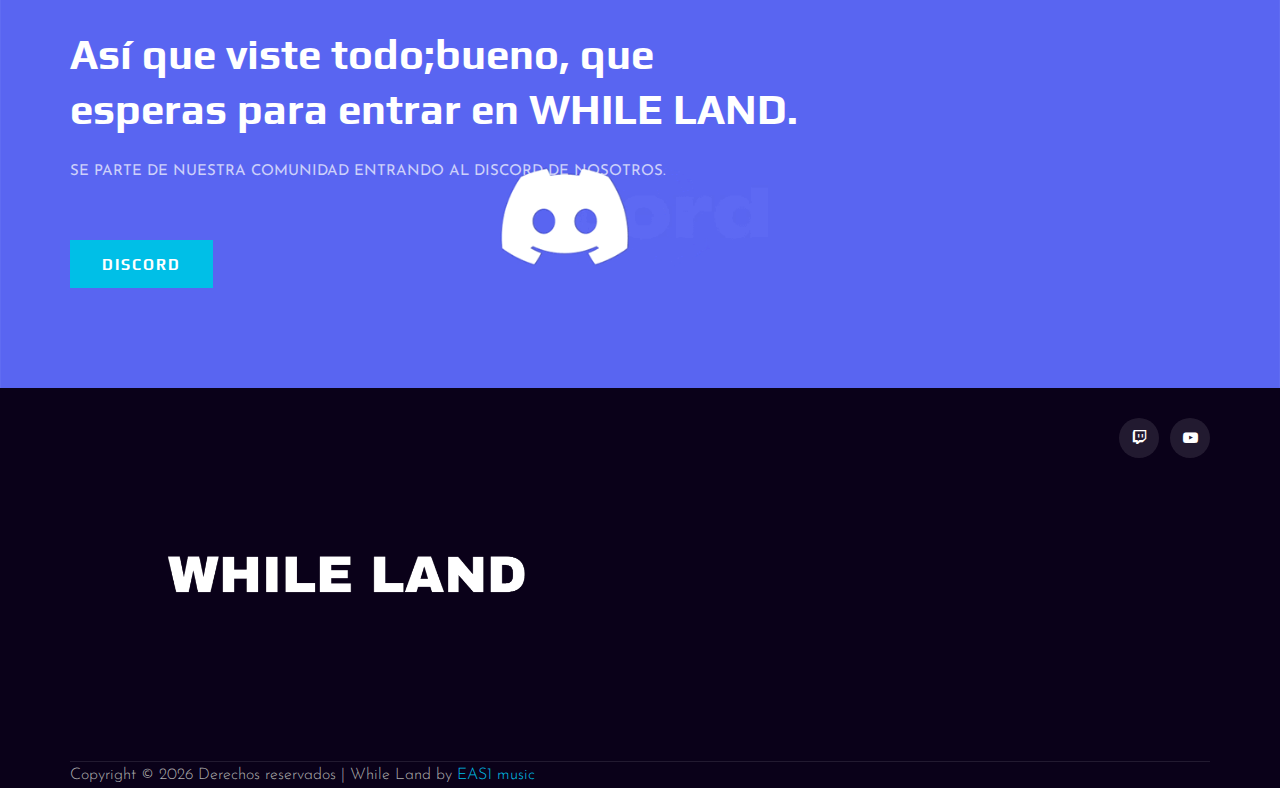
==== commit ac13b353: "Update index.html" ====
--- a/index.html
+++ b/index.html
@@ -81,7 +81,7 @@
                             <div class="hero__text">
                                 <span>Nuevo capitulo ❤️</span>
                                 <h2>Descarga los mods!.</h2>
-                                <a href="https://drive.google.com/file/d/18UVLHxX0BuKef-uxkL6osxnWc3EJB_Da/view?usp=sharing" class="primary-btn">INSTALAR MODS</a>
+                                <a href="https://drive.google.com/file/d/18UVLHxX0BuKef-uxkL6osxnWc3EJB_Da/view?usp=share_link" class="primary-btn">INSTALAR MODS</a>
                             </div>
                         </div>
                     </div>
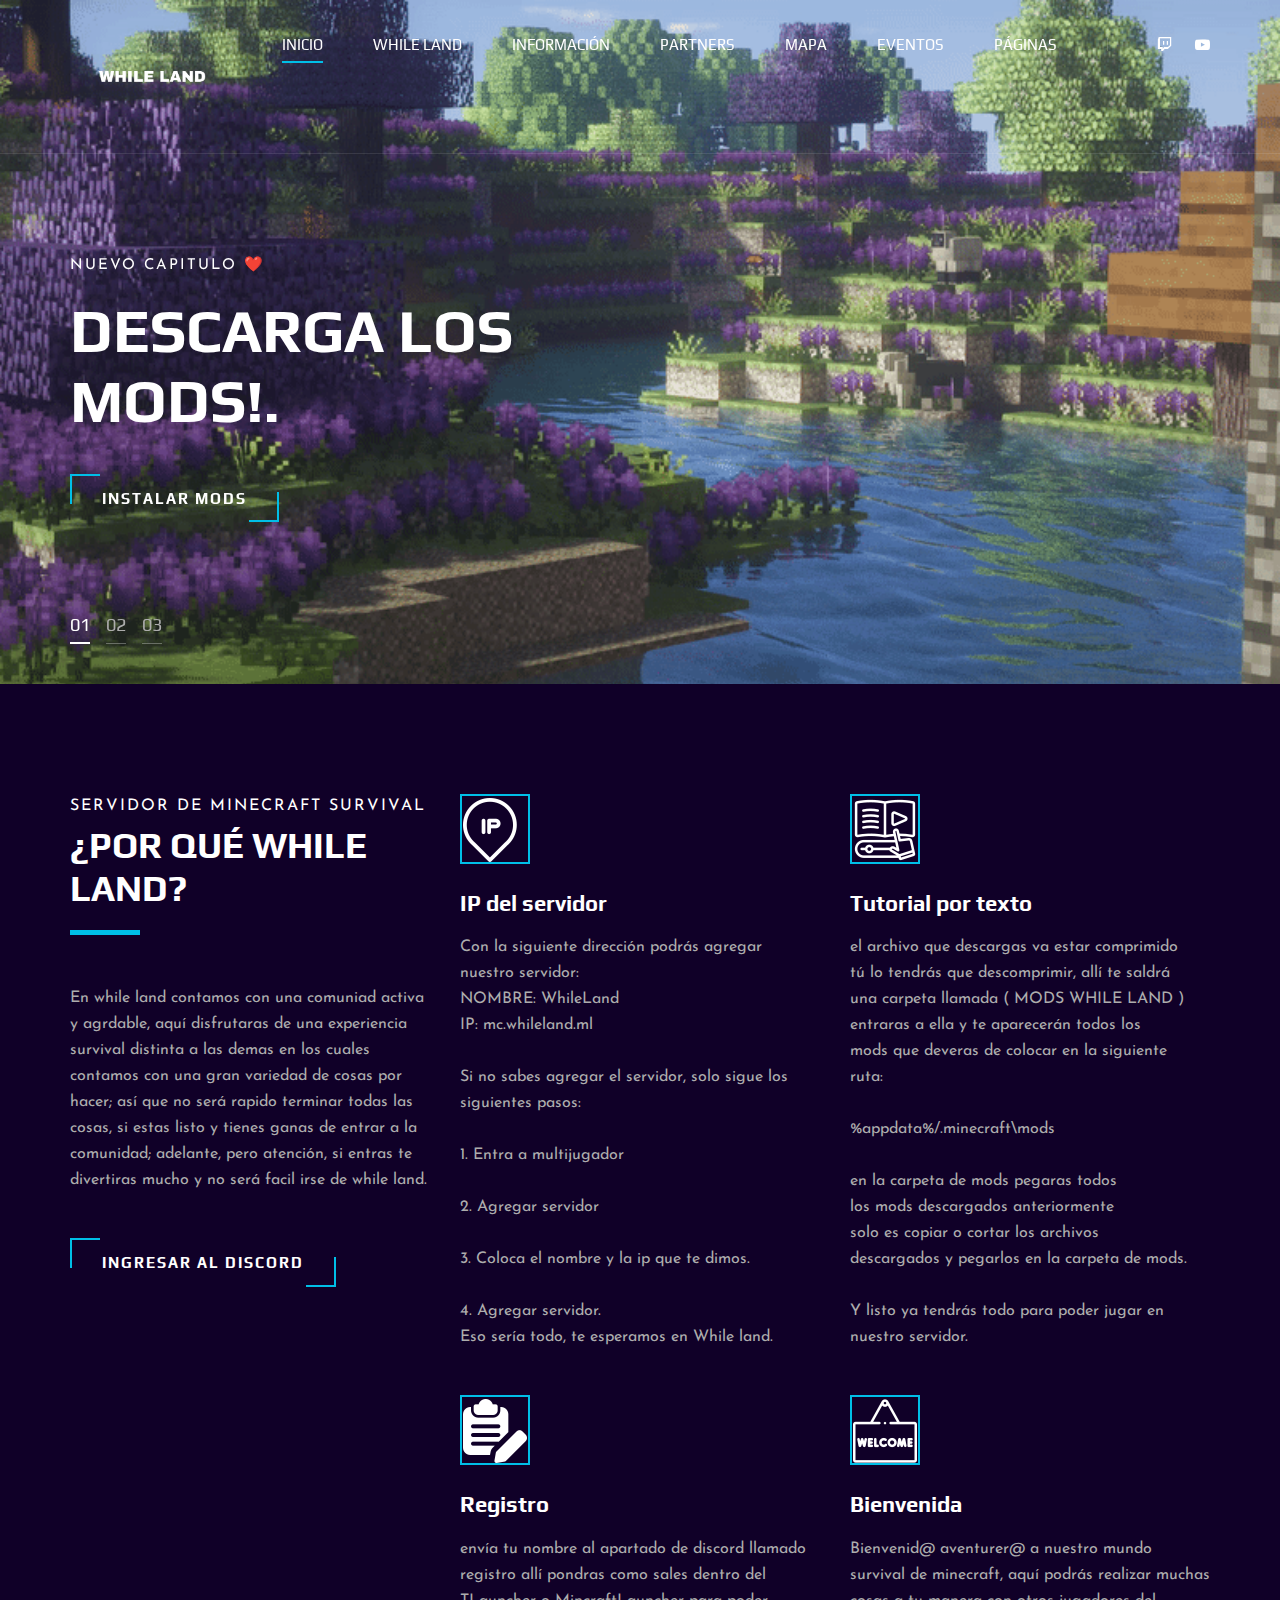
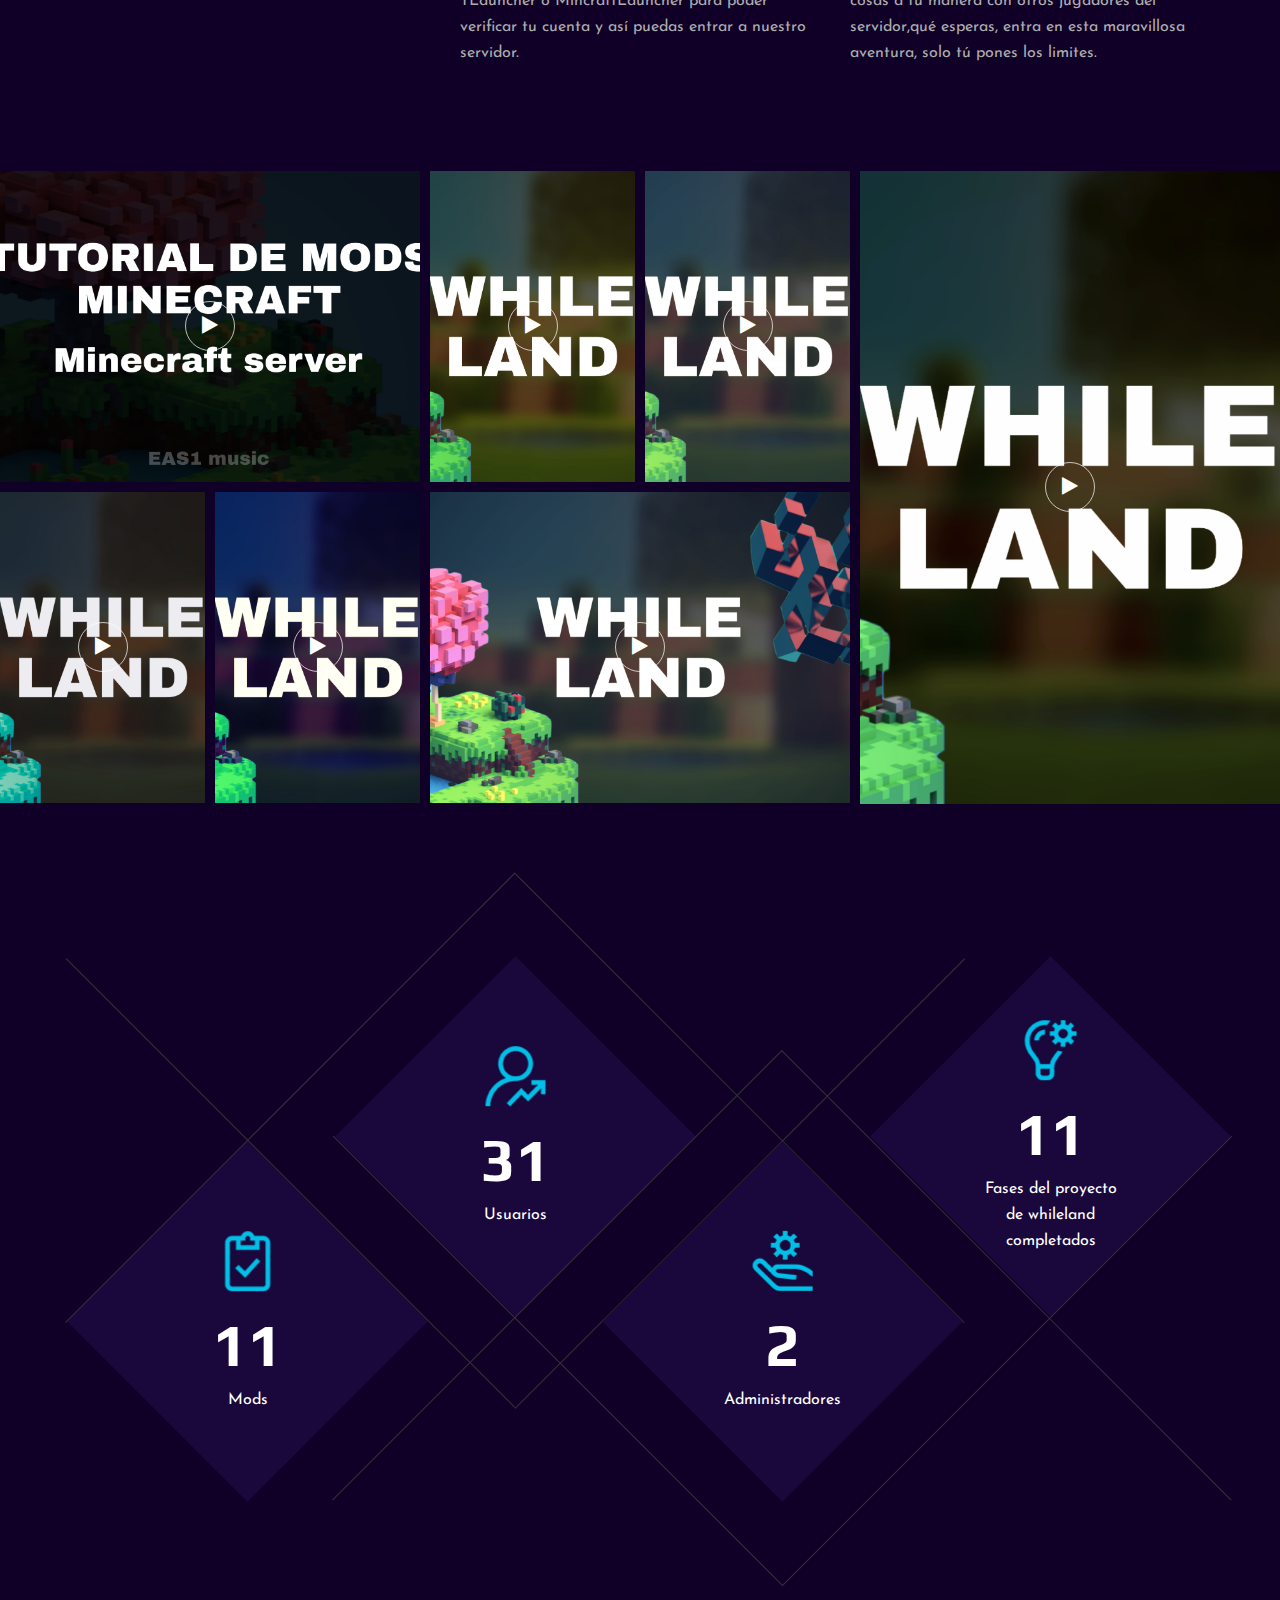
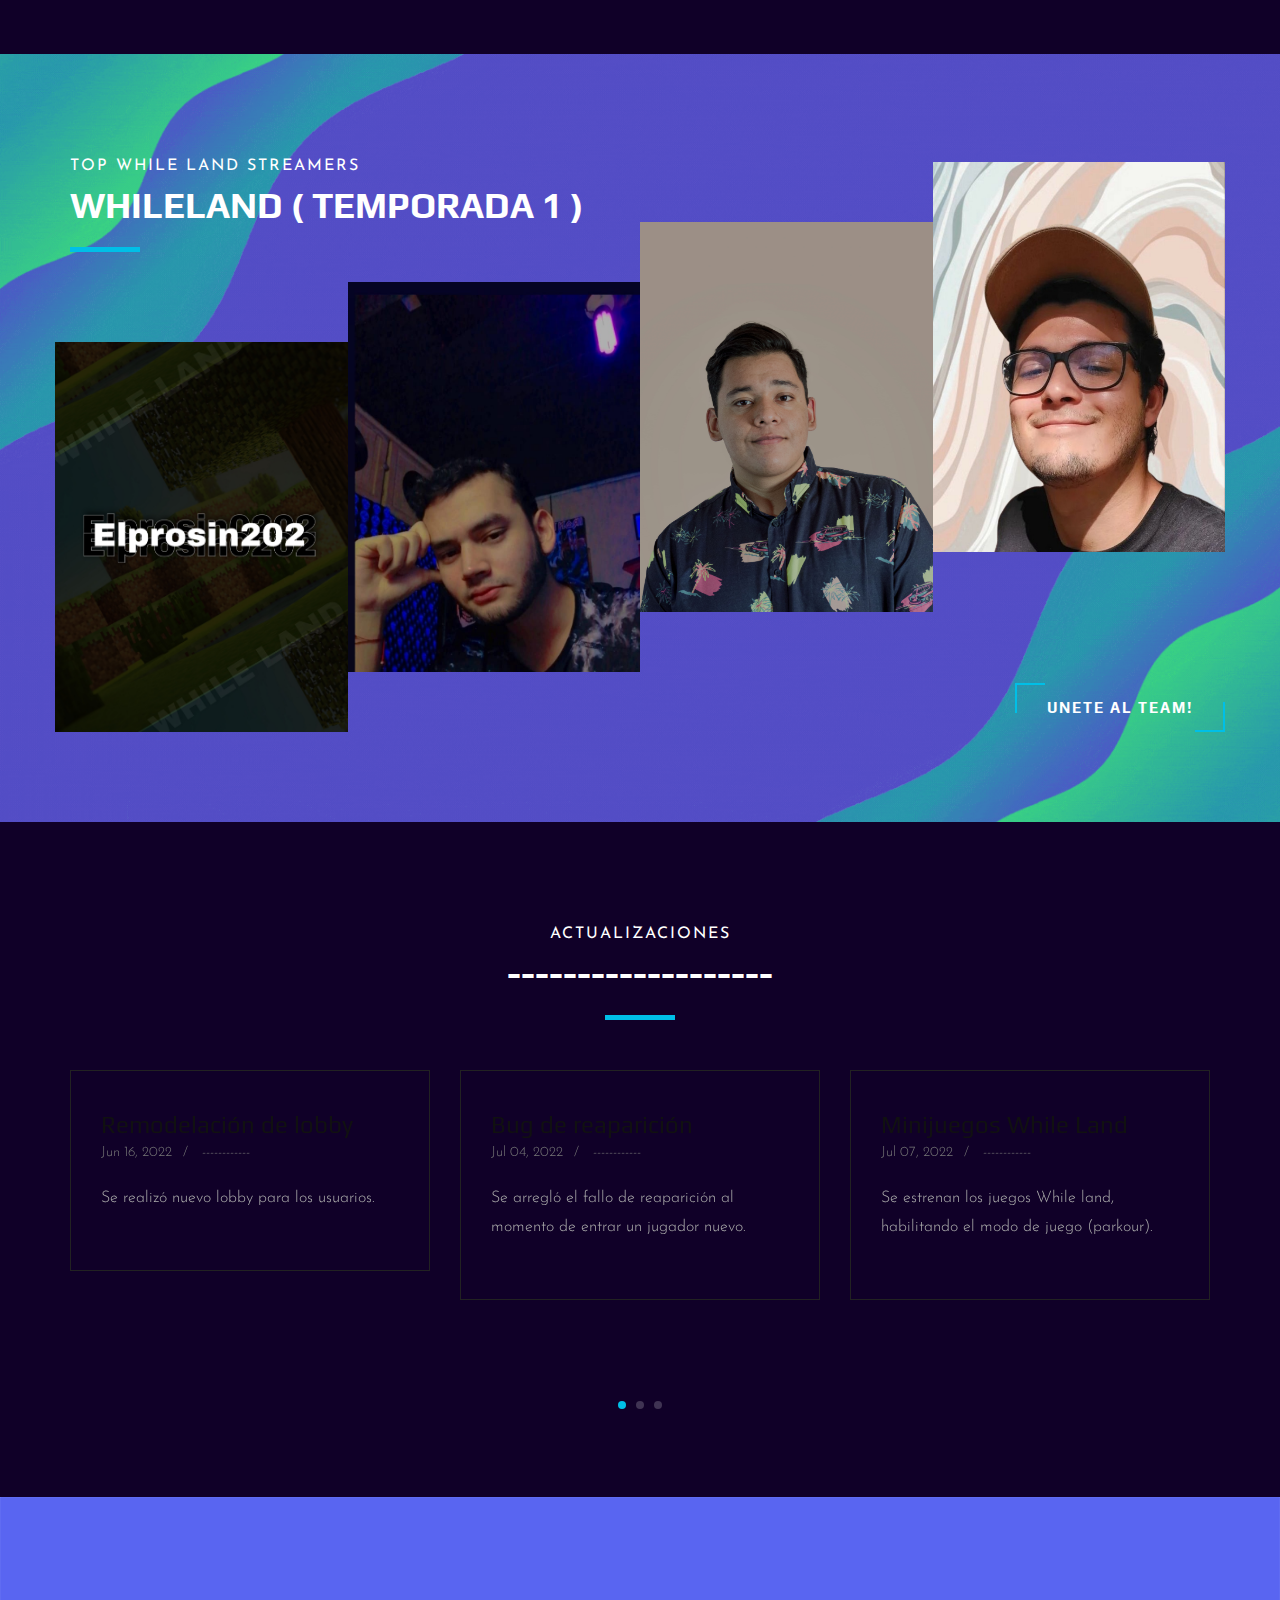
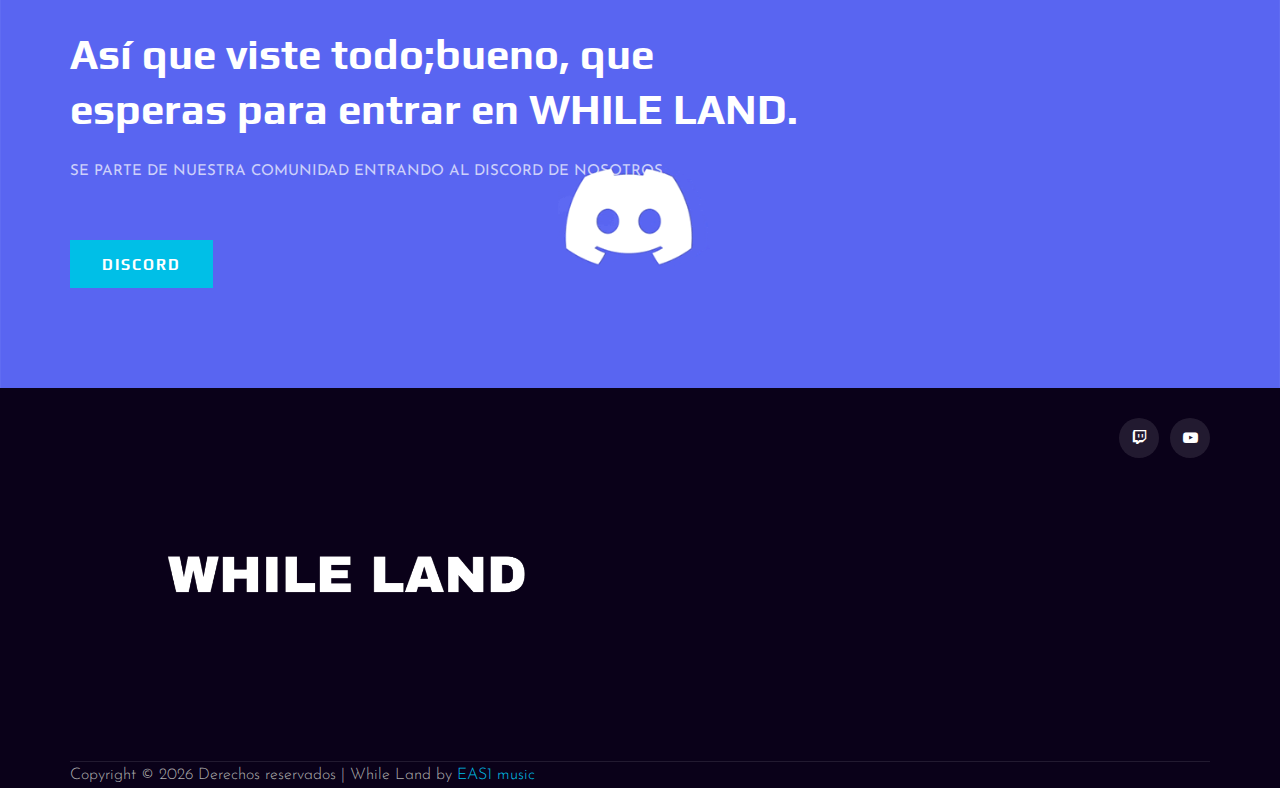
==== commit 56aa1f00: "Update index.html" ====
--- a/index.html
+++ b/index.html
@@ -107,7 +107,7 @@
                             <div class="hero__text">
                                 <span>jUEGA EN CUALQUIER LAUNCHER</span>
                                 <h2>jugadores premium y no premium</h2>
-                                <a href="https://tlauncher.org/en/" class="primary-btn">Descargar TLauncher</a>
+                                <a href="https://www.minecraft.net/es-es" class="primary-btn">Descargar Minecraft</a>
                             </div>
                         </div>
                     </div>
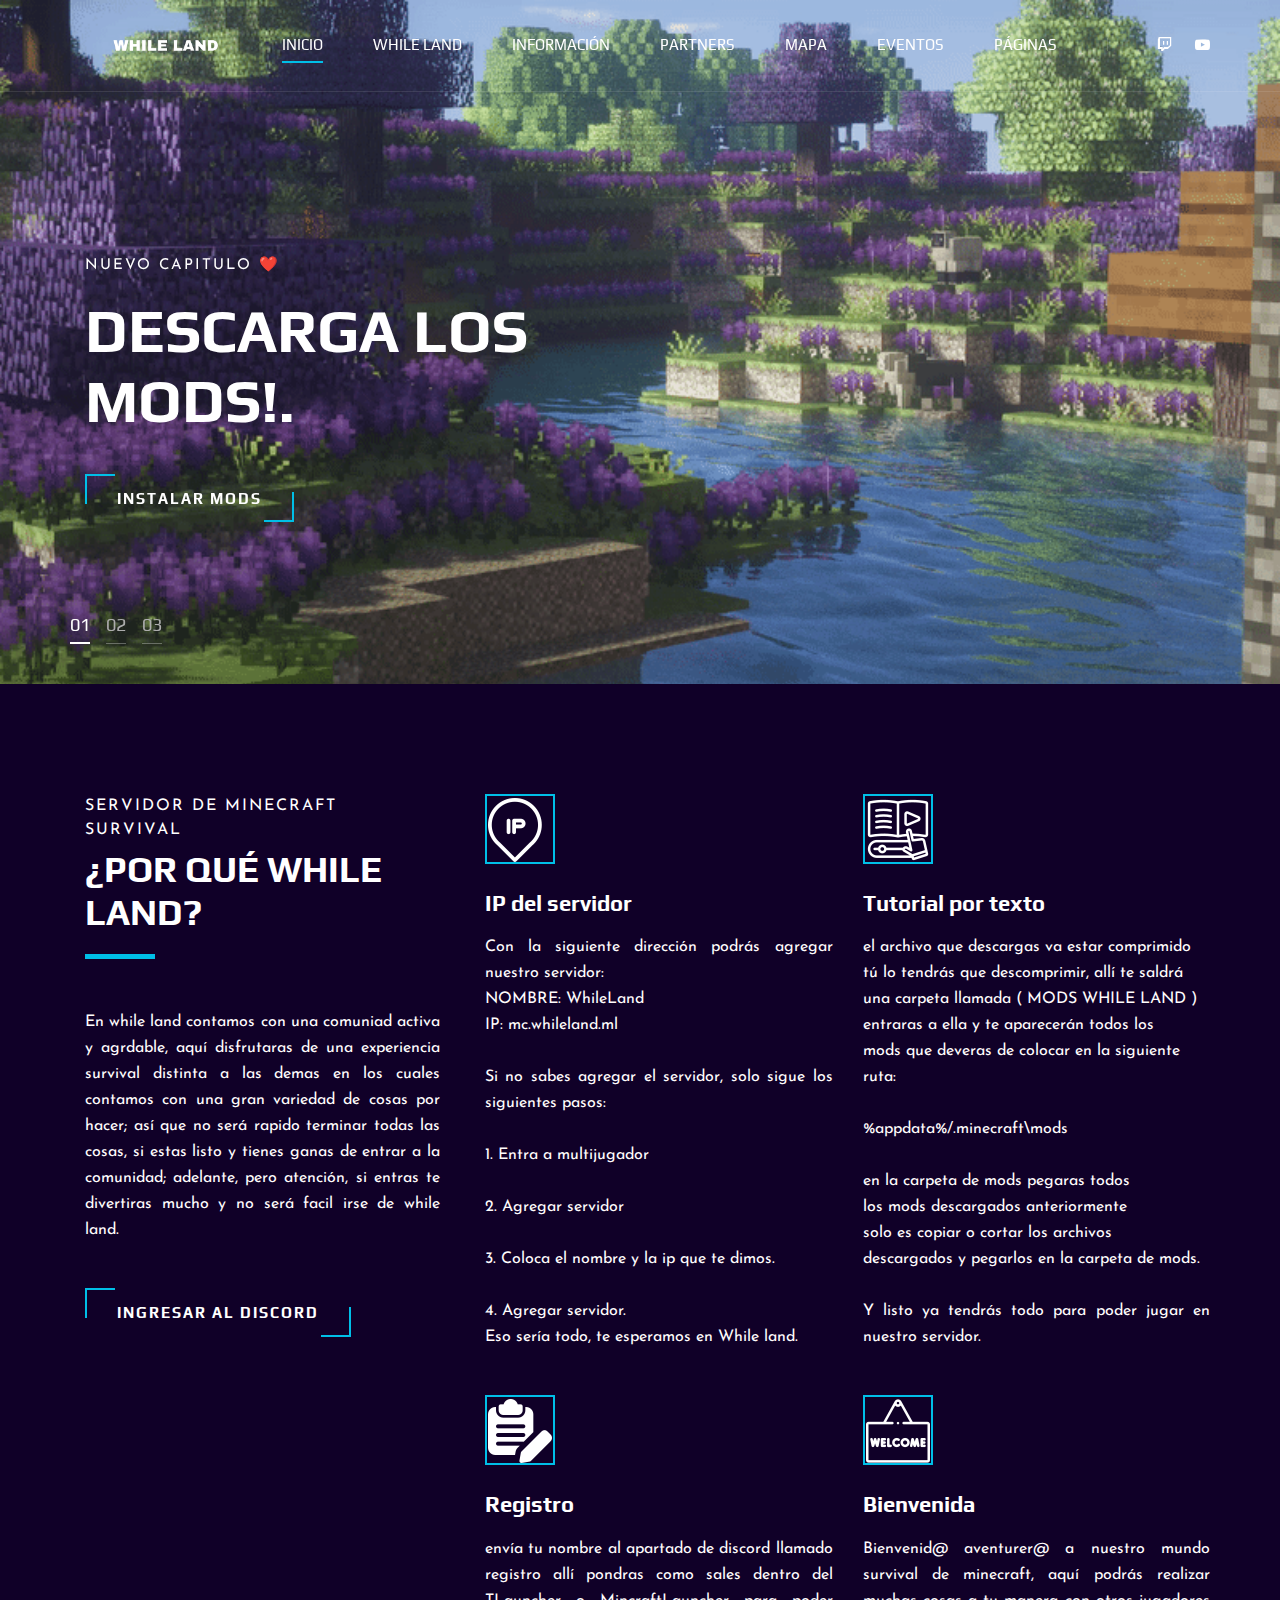
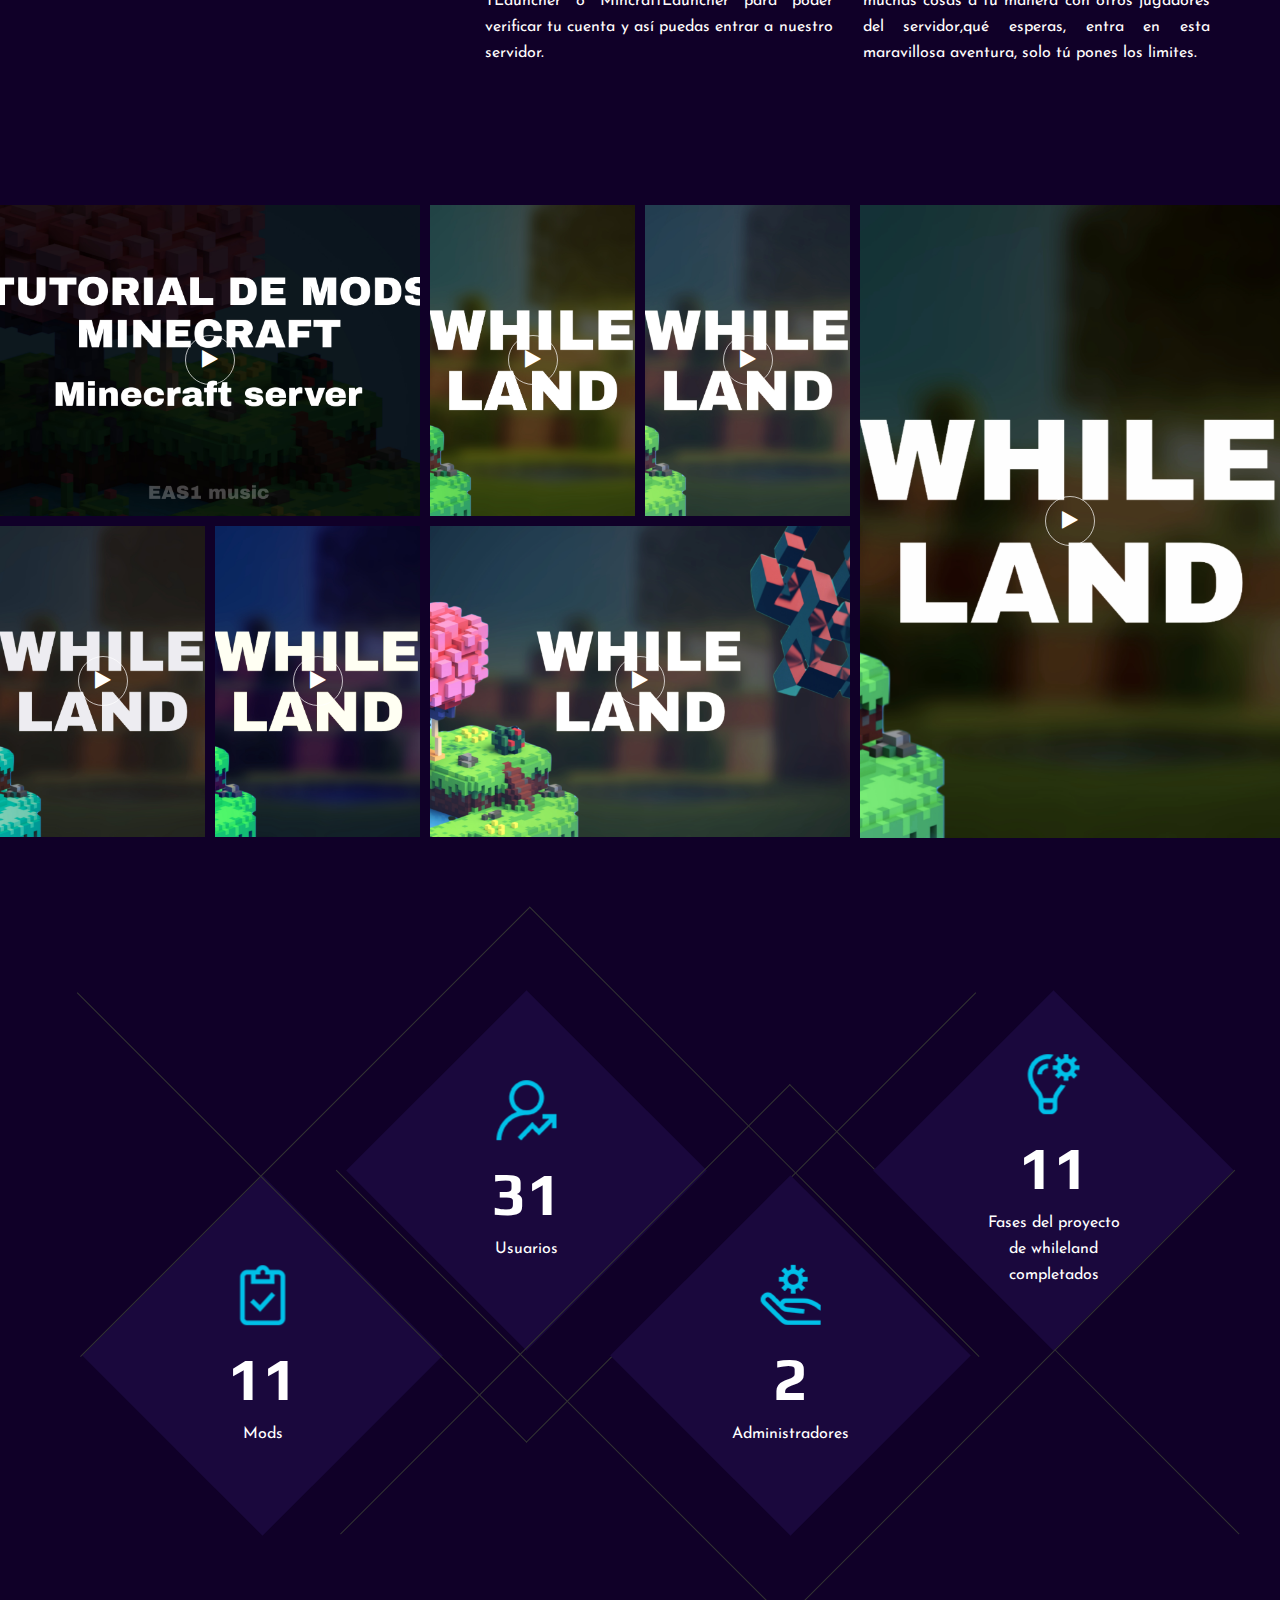
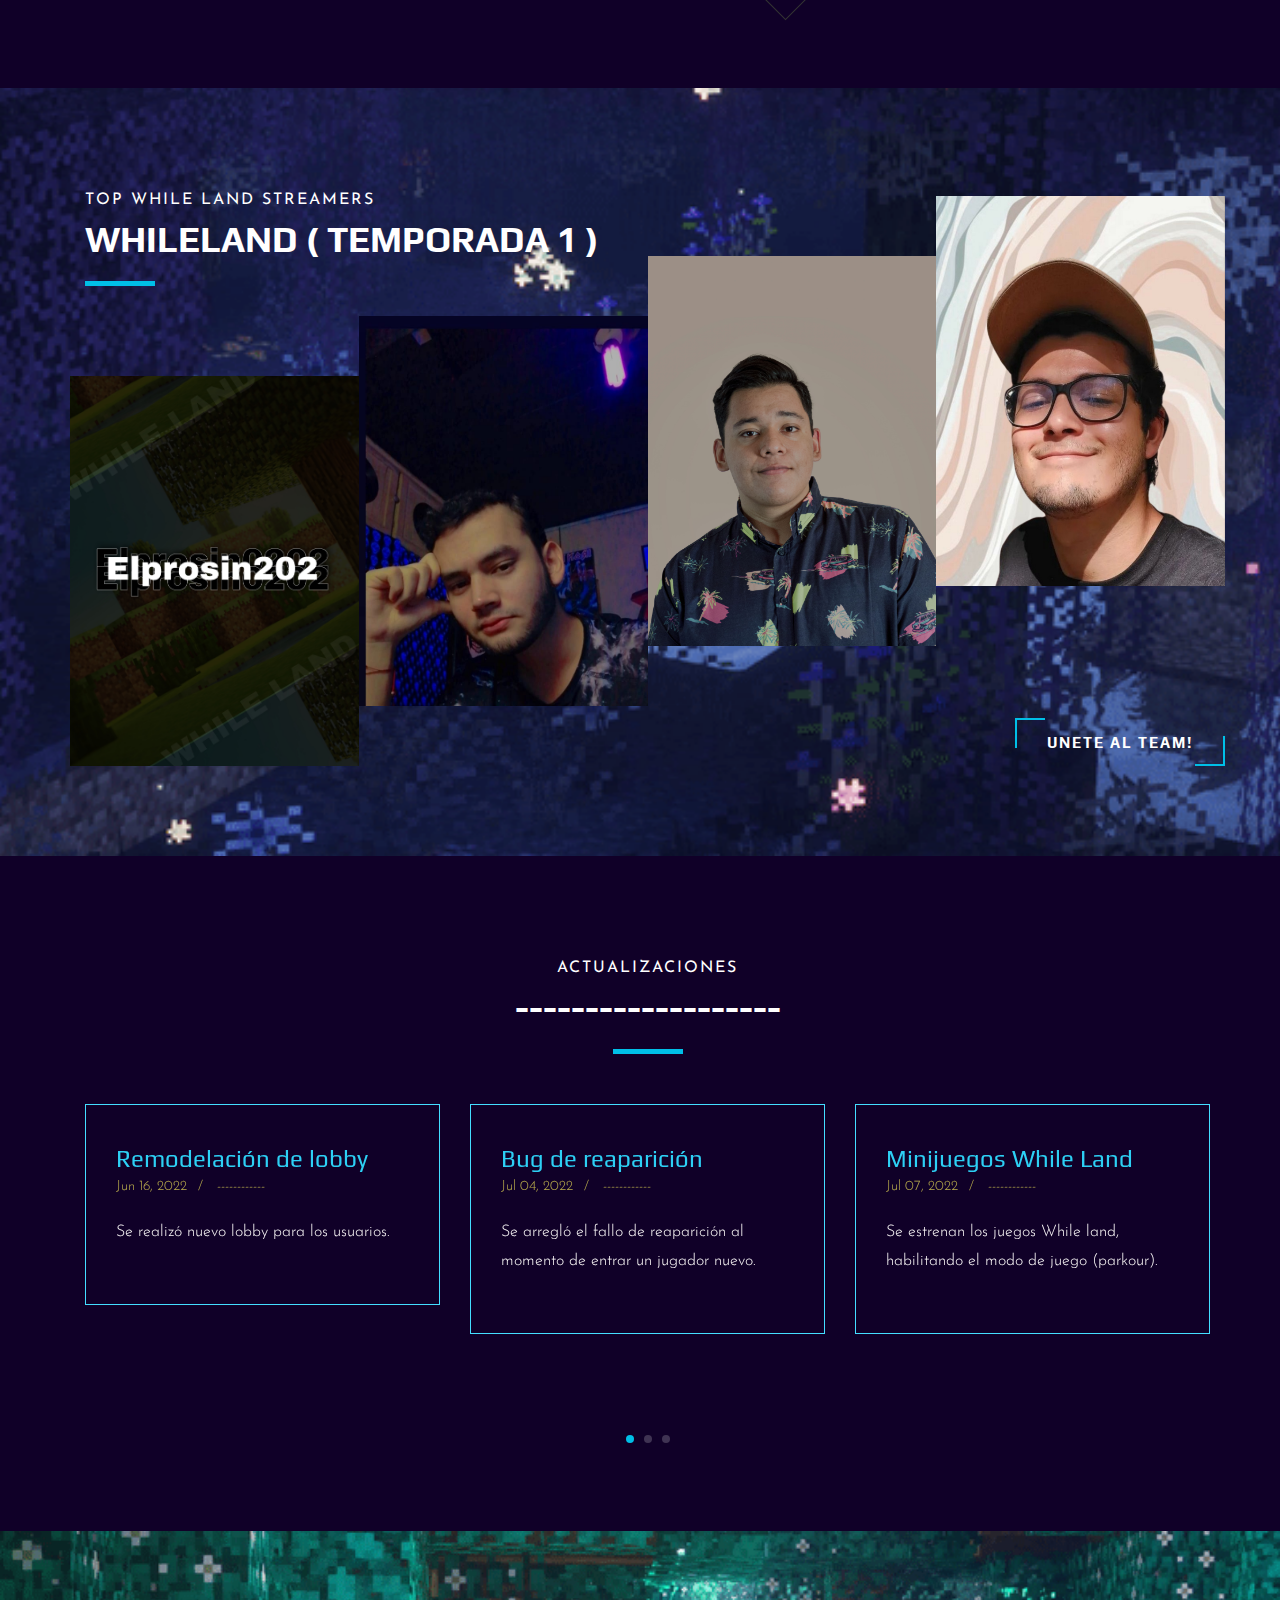
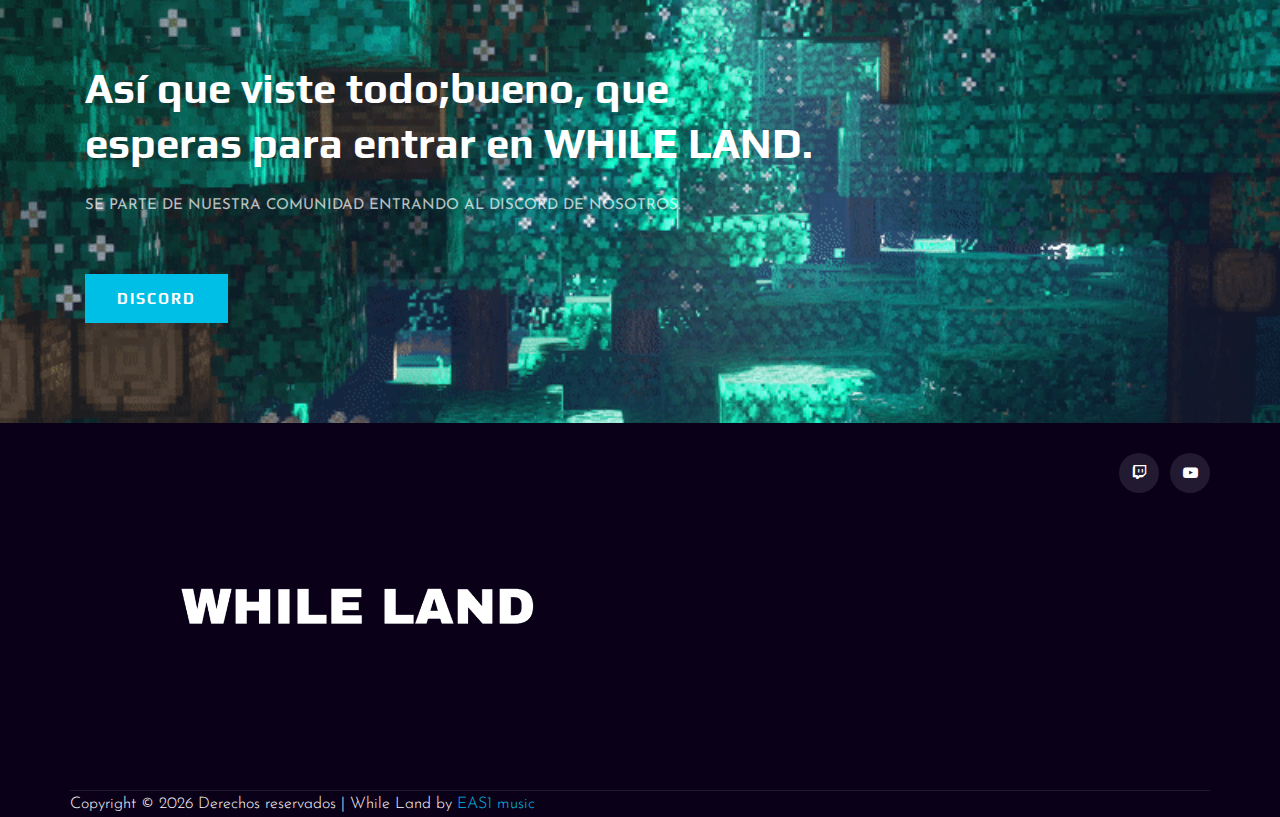
==== commit f1832779: "nueva_interfaz" ====
--- a/index.html
+++ b/index.html
@@ -12,8 +12,10 @@
     <!-- Google Font -->
     <link href="https://fonts.googleapis.com/css2?family=Play:wght@400;700&display=swap" rel="stylesheet">
     <link href="https://fonts.googleapis.com/css2?family=Josefin+Sans:wght@300;400;500;600;700&display=swap" rel="stylesheet">
+    <link rel="stylesheet" href="https://cdnjs.cloudflare.com/ajax/libs/font-awesome/6.0.0/css/all.min.css"/>
 
     <!-- Css Styles -->
+    <link rel="icon" href="/img/">
     <link rel="stylesheet" href="css/bootstrap.min.css" type="text/css">
     <link rel="stylesheet" href="css/font-awesome.min.css" type="text/css">
     <link rel="stylesheet" href="css/elegant-icons.css" type="text/css">
@@ -81,7 +83,7 @@
                             <div class="hero__text">
                                 <span>Nuevo capitulo ❤️</span>
                                 <h2>Descarga los mods!.</h2>
-                                <a href="https://drive.google.com/file/d/18UVLHxX0BuKef-uxkL6osxnWc3EJB_Da/view?usp=share_link" class="primary-btn">INSTALAR MODS</a>
+                                <a href="https://drive.google.com/file/d/18UVLHxX0BuKef-uxkL6osxnWc3EJB_Da/view?usp=sharing" class="primary-btn">INSTALAR MODS</a>
                             </div>
                         </div>
                     </div>
@@ -107,7 +109,7 @@
                             <div class="hero__text">
                                 <span>jUEGA EN CUALQUIER LAUNCHER</span>
                                 <h2>jugadores premium y no premium</h2>
-                                <a href="https://www.minecraft.net/es-es" class="primary-btn">Descargar Minecraft</a>
+                                <a href="https://tlauncher.org/en/" class="primary-btn">Descargar TLauncher</a>
                             </div>
                         </div>
                     </div>
@@ -130,6 +132,7 @@
                         <p>En while land contamos con una comuniad activa y agrdable, aquí disfrutaras de una experiencia survival distinta a las demas en los cuales contamos con una gran variedad de cosas por hacer; así que no será rapido terminar todas
                             las cosas, si estas listo y tienes ganas de entrar a la comunidad; adelante, pero atención, si entras te divertiras mucho y no será facil irse de while land.</p>
                         <a href="https://discord.gg/7pXQjr5JUh" class="primary-btn">INGRESAR AL DISCORD</a>
+                        <iframe class="primary-btn" src="https://discord.com/widget?id=995430592390910055&theme=dark" width="300" height="400" allowtransparency="true" frameborder="0" sandbox="allow-popups allow-popups-to-escape-sandbox allow-same-origin allow-scripts" ></iframe>
                     </div>
                 </div>
                 <div class="col-lg-8">
--- a/css/style.css
+++ b/css/style.css
@@ -1,38 +1,24 @@
-/******************************************************************
-  Template Name: Dreams
-  Description: Dreams wedding template
-  Author: Colorib
-  Author URI: https://colorlib.com/
-  Version: 1.0
-  Created: Colorib
-******************************************************************/
-
 
 /*------------------------------------------------------------------
-[Table of contents]
-
-1.  Template default CSS
-	1.1	Variables
-	1.2	Mixins
-	1.3	Flexbox
-	1.4	Reset
-2.  Helper Css
-3.  Header Section
-4.  Hero Section
-5.  Services Section
-6.  Counter Section
-7.  Team Section
-8.  Latest Section
-9.  Contact
-10.  Footer Style
+[Tabla de contenido]
+
+1. Plantilla CSS predeterminada
+1.1 Variables
+1.2 Mezclas
+1.3 caja flexible
+1.4 restablecer
+2. Ayudante de CSS
+3. Sección de encabezado
+4. Sección de héroe
+5. Sección de Servicios
+6. Sección del mostrador
+7. Sección de equipo
+8. Última sección
+9.Contacto
+10. Estilo de pie de página
 -------------------------------------------------------------------*/
 
 
-/*----------------------------------------*/
-
-
-/* Template default CSS
-/*----------------------------------------*/
 
 html,
 body {
@@ -48,7 +34,7 @@
 h5,
 h6 {
     margin: 0;
-    color: #111111;
+    color: #2dd0f5;
     font-weight: 400;
     font-family: "Play", sans-serif;
 }
@@ -80,7 +66,7 @@
 p {
     font-size: 16px;
     font-family: "Josefin Sans", sans-serif;
-    color: #adadad;
+    color: #fffcfc;
     font-weight: 400;
     line-height: 26px;
     margin: 0 0 15px 0;
@@ -250,6 +236,8 @@
 }
 
 
+
+
 /* Preloder */
 
 #preloder {
@@ -327,10 +315,6 @@
     background: transparent;
     border-bottom: 1px solid rgba(255, 255, 255, 0.1);
     z-index: 9;
-}
-
-.header__logo {
-    padding: 30px 0;
 }
 
 .header__logo a {
@@ -1274,10 +1258,12 @@
 
 .services__title p {
     margin-bottom: 45px;
+    text-align: justify;
 }
 
 .services__item {
     margin-bottom: 45px;
+    text-align: justify;
 }
 
 .services__item:hover .services__item__icon:after {
@@ -1519,7 +1505,7 @@
 }
 
 .blog__item {
-    border: 1px solid #222222;
+    border: 1px solid #44deff;
     padding: 40px 48px 35px 30px;
     position: relative;
     z-index: 1;
@@ -1545,7 +1531,7 @@
 }
 
 .blog__item ul li {
-    color: #777777;
+    color: #fff25ab5;
     list-style: none;
     font-size: 14px;
     font-weight: 300;
@@ -2382,4 +2368,4 @@
     border-radius: 10px;
     -webkit-box-shadow: inset 0 0 6px rgba(0, 0, 0, .3);
     background-color: #4ee6fa;
-}
+}